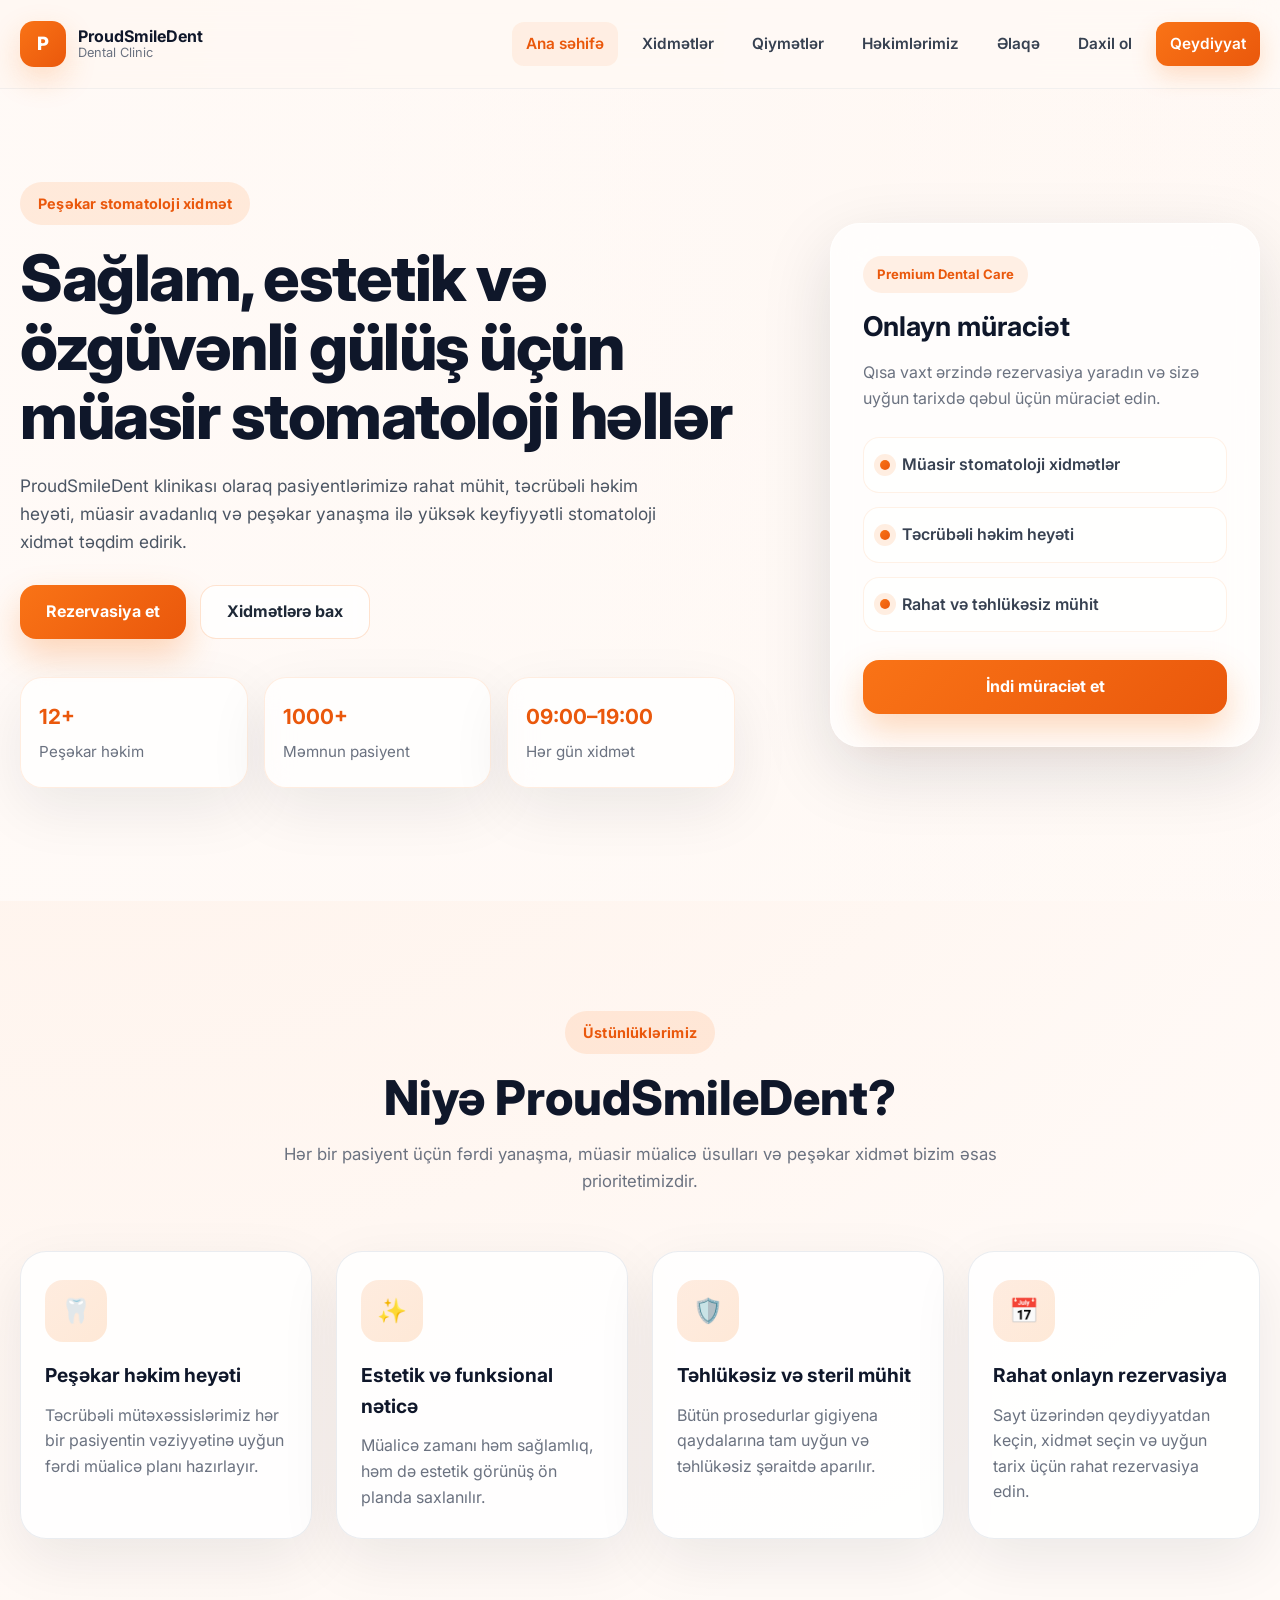
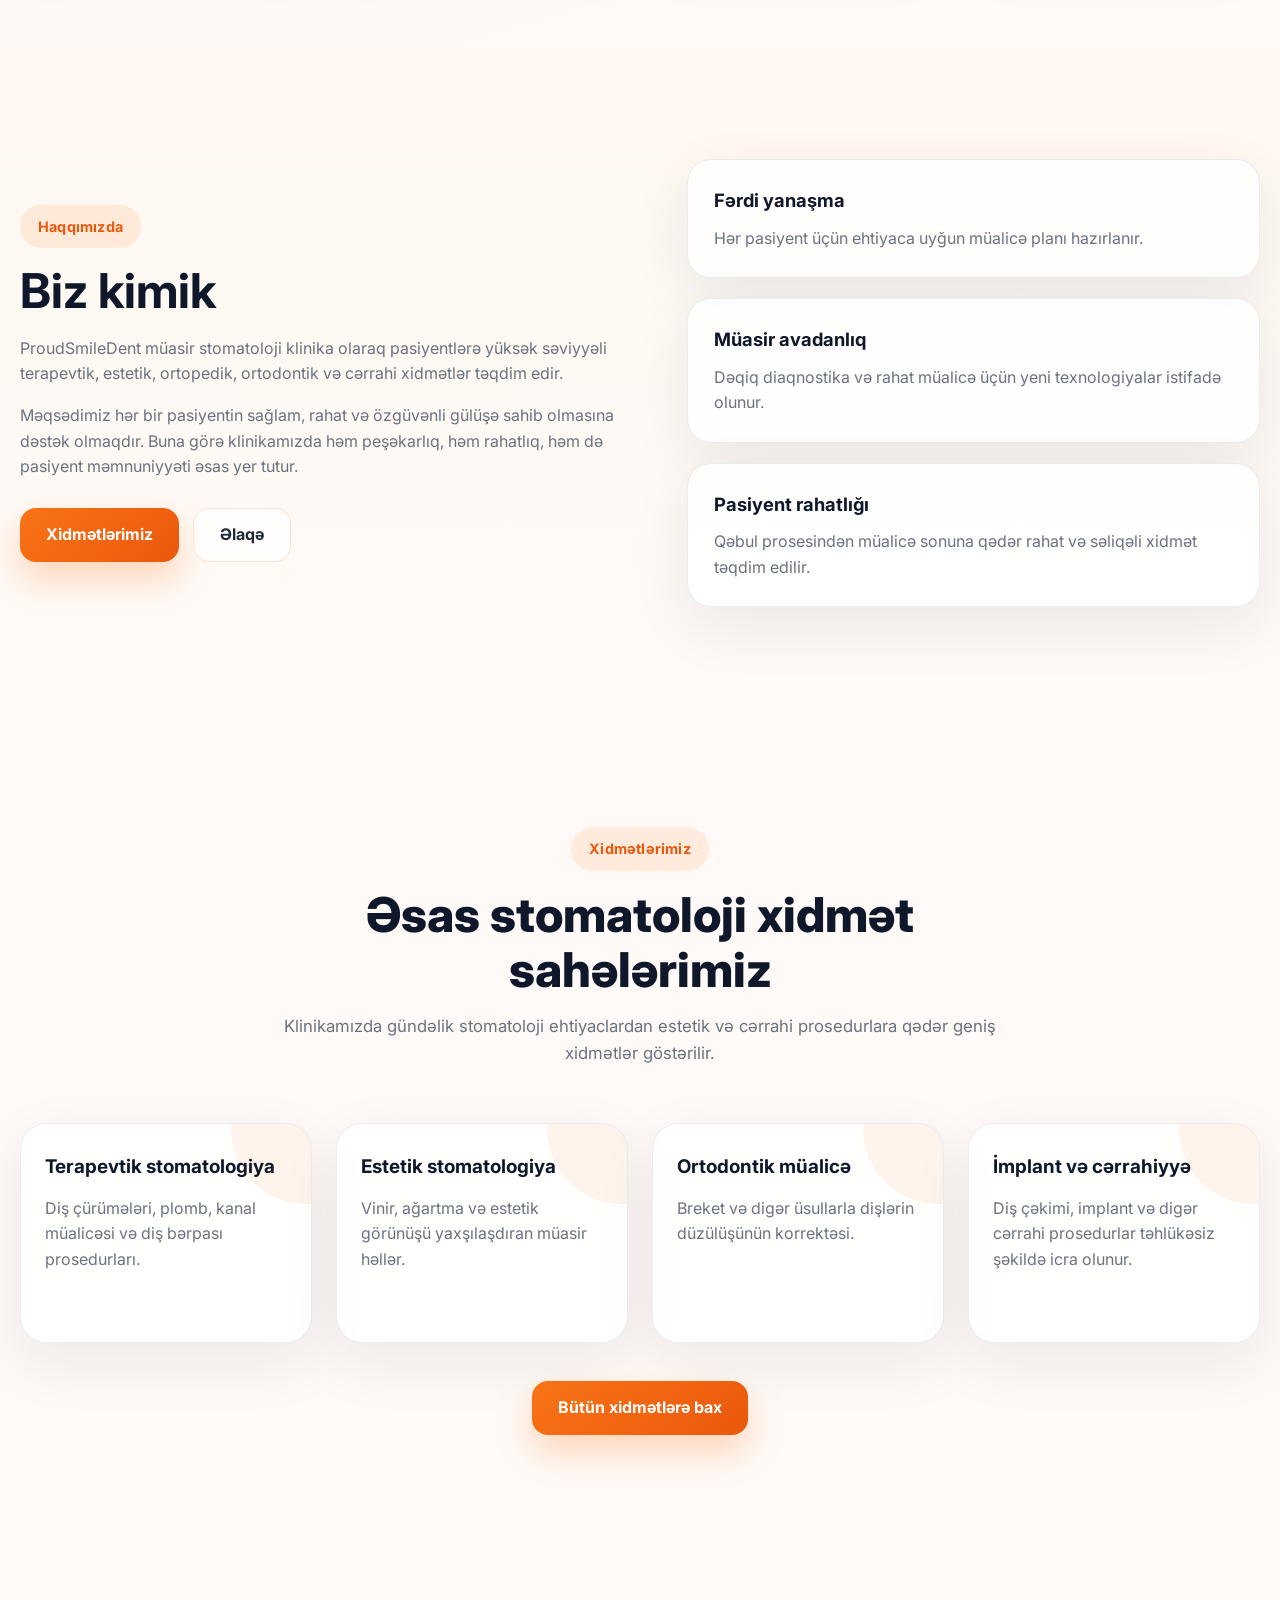
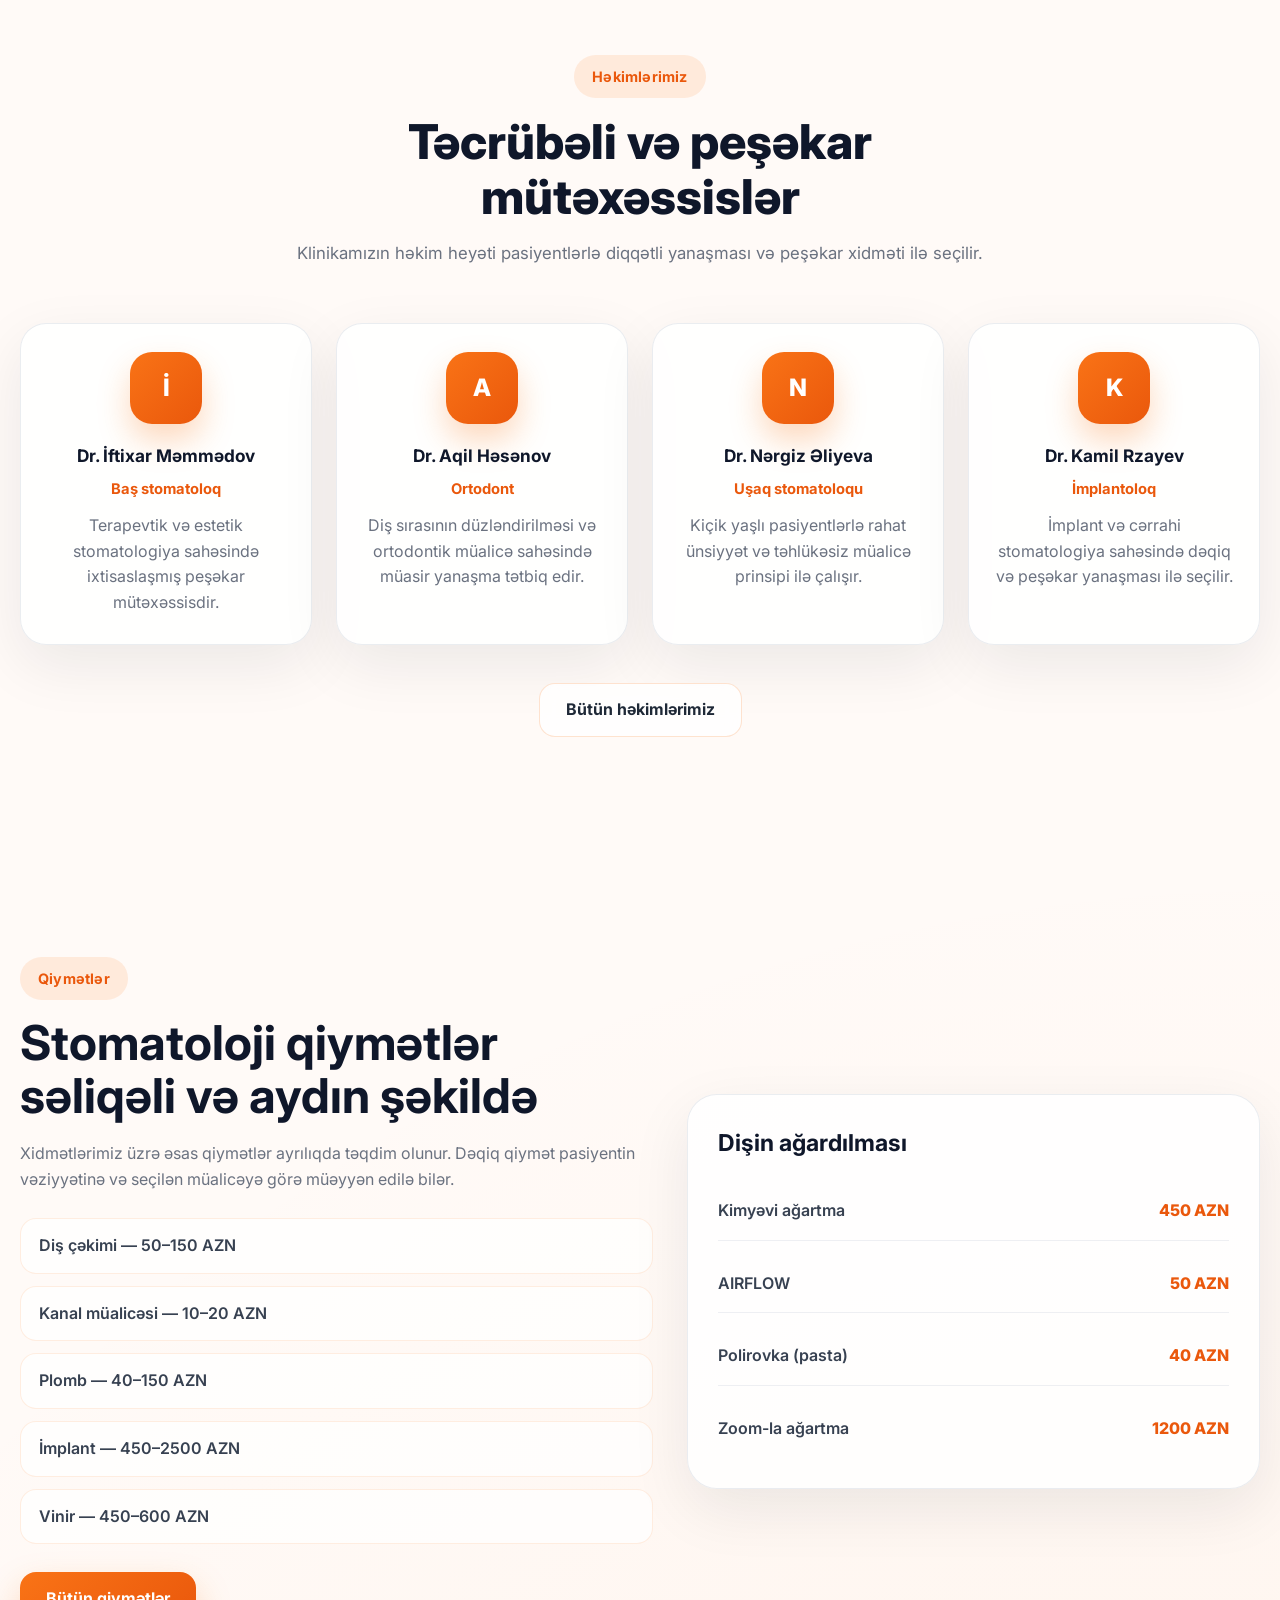
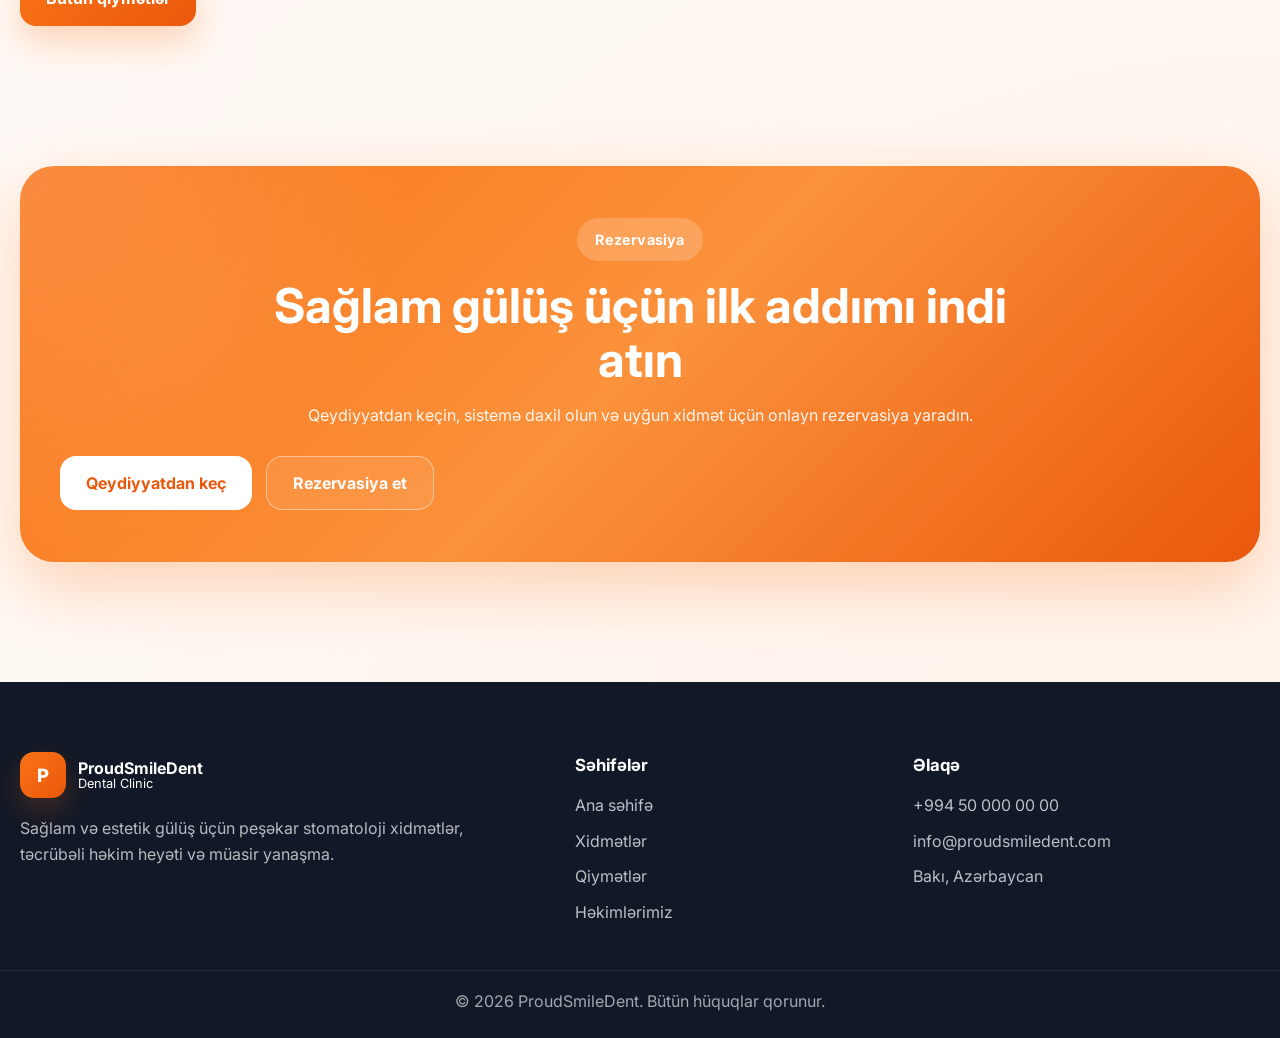
==== ProudSmileDent/wwwroot/index.html @ d18bdae6 "Add project files." ====
﻿<!DOCTYPE html>
<html lang="az">
<head>
    <meta charset="UTF-8" />
    <meta name="viewport" content="width=device-width, initial-scale=1.0" />
    <title>ProudSmileDent | Peşəkar Stomatoloji Klinika</title>
    <meta name="description" content="ProudSmileDent peşəkar stomatoloji klinikası. Həkimlərimiz, xidmətlərimiz, qiymətlər, rezervasiya və əlaqə." />
    <link rel="stylesheet" href="style.css" />
</head>
<body>
    <div class="page-loader" id="pageLoader">
        <div class="loader-ring"></div>
    </div>

    <div class="mobile-overlay" id="mobileOverlay"></div>

    <header class="site-header">
        <div class="container navbar">
            <a href="index.html" class="brand">
                <div class="brand-icon">P</div>
                <div class="brand-text">
                    <strong>ProudSmileDent</strong>
                    <span>Dental Clinic</span>
                </div>
            </a>

            <nav class="nav-menu" id="navMenu">
                <a href="index.html" class="active">Ana səhifə</a>
                <a href="services.html">Xidmətlər</a>
                <a href="prices.html">Qiymətlər</a>
                <a href="doctors.html">Həkimlərimiz</a>
                <a href="contact.html">Əlaqə</a>

                <a href="login.html" id="navLogin">Daxil ol</a>
                <a href="register.html" class="nav-register" id="navRegister">Qeydiyyat</a>

                <a href="my-reservations.html" id="navMyReservations" style="display:none;">Rezervasiyalarım</a>
                <a href="#" id="navLogout" style="display:none;">Çıxış</a>
            </nav>

            <button class="menu-toggle" id="menuToggle" aria-label="Menyunu aç">
                <span></span>
                <span></span>
                <span></span>
            </button>
        </div>
    </header>

    <main>
        <section class="hero-section">
            <div class="hero-bg"></div>
            <div class="hero-gradient"></div>

            <div class="container hero-content">
                <div class="hero-left reveal">
                    <span class="section-chip">Peşəkar stomatoloji xidmət</span>
                    <h1>Sağlam, estetik və özgüvənli gülüş üçün müasir stomatoloji həllər</h1>
                    <p>
                        ProudSmileDent klinikası olaraq pasiyentlərimizə rahat mühit, təcrübəli həkim heyəti,
                        müasir avadanlıq və peşəkar yanaşma ilə yüksək keyfiyyətli stomatoloji xidmət təqdim edirik.
                    </p>

                    <div class="hero-actions">
                        <a href="#" class="btn btn-primary" id="reserveNowBtn">Rezervasiya et</a>
                        <a href="services.html" class="btn btn-secondary">Xidmətlərə bax</a>
                    </div>

                    <div class="hero-features">
                        <div class="hero-feature-card">
                            <strong>12+</strong>
                            <span>Peşəkar həkim</span>
                        </div>
                        <div class="hero-feature-card">
                            <strong>1000+</strong>
                            <span>Məmnun pasiyent</span>
                        </div>
                        <div class="hero-feature-card">
                            <strong>09:00–19:00</strong>
                            <span>Hər gün xidmət</span>
                        </div>
                    </div>
                </div>

                <div class="hero-right reveal delay-1">
                    <div class="hero-info-card glass-card">
                        <div class="hero-card-top">
                            <span class="mini-badge">Premium Dental Care</span>
                            <h3>Onlayn müraciət</h3>
                            <p>
                                Qısa vaxt ərzində rezervasiya yaradın və sizə uyğun tarixdə qəbul üçün müraciət edin.
                            </p>
                        </div>

                        <div class="hero-card-list">
                            <div class="hero-card-item">
                                <span class="dot"></span>
                                <p>Müasir stomatoloji xidmətlər</p>
                            </div>
                            <div class="hero-card-item">
                                <span class="dot"></span>
                                <p>Təcrübəli həkim heyəti</p>
                            </div>
                            <div class="hero-card-item">
                                <span class="dot"></span>
                                <p>Rahat və təhlükəsiz mühit</p>
                            </div>
                        </div>

                        <a href="reservation.html" class="btn btn-primary full-btn">İndi müraciət et</a>
                    </div>
                </div>
            </div>
        </section>

        <section class="section info-section">
            <div class="container">
                <div class="section-heading reveal">
                    <span class="section-chip">Üstünlüklərimiz</span>
                    <h2>Niyə ProudSmileDent?</h2>
                    <p>
                        Hər bir pasiyent üçün fərdi yanaşma, müasir müalicə üsulları və peşəkar xidmət bizim əsas prioritetimizdir.
                    </p>
                </div>

                <div class="info-grid">
                    <article class="info-card reveal">
                        <div class="info-icon">🦷</div>
                        <h3>Peşəkar həkim heyəti</h3>
                        <p>
                            Təcrübəli mütəxəssislərimiz hər bir pasiyentin vəziyyətinə uyğun fərdi müalicə planı hazırlayır.
                        </p>
                    </article>

                    <article class="info-card reveal delay-1">
                        <div class="info-icon">✨</div>
                        <h3>Estetik və funksional nəticə</h3>
                        <p>
                            Müalicə zamanı həm sağlamlıq, həm də estetik görünüş ön planda saxlanılır.
                        </p>
                    </article>

                    <article class="info-card reveal delay-2">
                        <div class="info-icon">🛡️</div>
                        <h3>Təhlükəsiz və steril mühit</h3>
                        <p>
                            Bütün prosedurlar gigiyena qaydalarına tam uyğun və təhlükəsiz şəraitdə aparılır.
                        </p>
                    </article>

                    <article class="info-card reveal delay-3">
                        <div class="info-icon">📅</div>
                        <h3>Rahat onlayn rezervasiya</h3>
                        <p>
                            Sayt üzərindən qeydiyyatdan keçin, xidmət seçin və uyğun tarix üçün rahat rezervasiya edin.
                        </p>
                    </article>
                </div>
            </div>
        </section>

        <section class="section about-preview">
            <div class="container about-preview-grid">
                <div class="about-preview-content reveal">
                    <span class="section-chip">Haqqımızda</span>
                    <h2>Biz kimik</h2>
                    <p>
                        ProudSmileDent müasir stomatoloji klinika olaraq pasiyentlərə yüksək səviyyəli terapevtik,
                        estetik, ortopedik, ortodontik və cərrahi xidmətlər təqdim edir.
                    </p>
                    <p>
                        Məqsədimiz hər bir pasiyentin sağlam, rahat və özgüvənli gülüşə sahib olmasına dəstək olmaqdır.
                        Buna görə klinikamızda həm peşəkarlıq, həm rahatlıq, həm də pasiyent məmnuniyyəti əsas yer tutur.
                    </p>

                    <div class="about-preview-actions">
                        <a href="services.html" class="btn btn-primary">Xidmətlərimiz</a>
                        <a href="contact.html" class="btn btn-secondary">Əlaqə</a>
                    </div>
                </div>

                <div class="about-preview-boxes reveal delay-1">
                    <div class="mini-info-box">
                        <h3>Fərdi yanaşma</h3>
                        <p>Hər pasiyent üçün ehtiyaca uyğun müalicə planı hazırlanır.</p>
                    </div>
                    <div class="mini-info-box">
                        <h3>Müasir avadanlıq</h3>
                        <p>Dəqiq diaqnostika və rahat müalicə üçün yeni texnologiyalar istifadə olunur.</p>
                    </div>
                    <div class="mini-info-box">
                        <h3>Pasiyent rahatlığı</h3>
                        <p>Qəbul prosesindən müalicə sonuna qədər rahat və səliqəli xidmət təqdim edilir.</p>
                    </div>
                </div>
            </div>
        </section>

        <section class="section services-preview">
            <div class="container">
                <div class="section-heading reveal">
                    <span class="section-chip">Xidmətlərimiz</span>
                    <h2>Əsas stomatoloji xidmət sahələrimiz</h2>
                    <p>
                        Klinikamızda gündəlik stomatoloji ehtiyaclardan estetik və cərrahi prosedurlara qədər geniş xidmətlər göstərilir.
                    </p>
                </div>

                <div class="services-preview-grid">
                    <article class="service-preview-card reveal">
                        <h3>Terapevtik stomatologiya</h3>
                        <p>Diş çürümələri, plomb, kanal müalicəsi və diş bərpası prosedurları.</p>
                    </article>

                    <article class="service-preview-card reveal delay-1">
                        <h3>Estetik stomatologiya</h3>
                        <p>Vinir, ağartma və estetik görünüşü yaxşılaşdıran müasir həllər.</p>
                    </article>

                    <article class="service-preview-card reveal delay-2">
                        <h3>Ortodontik müalicə</h3>
                        <p>Breket və digər üsullarla dişlərin düzülüşünün korrektəsi.</p>
                    </article>

                    <article class="service-preview-card reveal delay-3">
                        <h3>İmplant və cərrahiyyə</h3>
                        <p>Diş çəkimi, implant və digər cərrahi prosedurlar təhlükəsiz şəkildə icra olunur.</p>
                    </article>
                </div>

                <div class="center-button reveal">
                    <a href="services.html" class="btn btn-primary">Bütün xidmətlərə bax</a>
                </div>
            </div>
        </section>

        <section class="section doctors-preview">
            <div class="container">
                <div class="section-heading reveal">
                    <span class="section-chip">Həkimlərimiz</span>
                    <h2>Təcrübəli və peşəkar mütəxəssislər</h2>
                    <p>
                        Klinikamızın həkim heyəti pasiyentlərlə diqqətli yanaşması və peşəkar xidməti ilə seçilir.
                    </p>
                </div>

                <div class="doctors-preview-grid">
                    <article class="doctor-preview-card reveal">
                        <div class="doctor-avatar">İ</div>
                        <h3>Dr. İftixar Məmmədov</h3>
                        <span>Baş stomatoloq</span>
                        <p>Terapevtik və estetik stomatologiya sahəsində ixtisaslaşmış peşəkar mütəxəssisdir.</p>
                    </article>

                    <article class="doctor-preview-card reveal delay-1">
                        <div class="doctor-avatar">A</div>
                        <h3>Dr. Aqil Həsənov</h3>
                        <span>Ortodont</span>
                        <p>Diş sırasının düzləndirilməsi və ortodontik müalicə sahəsində müasir yanaşma tətbiq edir.</p>
                    </article>

                    <article class="doctor-preview-card reveal delay-2">
                        <div class="doctor-avatar">N</div>
                        <h3>Dr. Nərgiz Əliyeva</h3>
                        <span>Uşaq stomatoloqu</span>
                        <p>Kiçik yaşlı pasiyentlərlə rahat ünsiyyət və təhlükəsiz müalicə prinsipi ilə çalışır.</p>
                    </article>

                    <article class="doctor-preview-card reveal delay-3">
                        <div class="doctor-avatar">K</div>
                        <h3>Dr. Kamil Rzayev</h3>
                        <span>İmplantoloq</span>
                        <p>İmplant və cərrahi stomatologiya sahəsində dəqiq və peşəkar yanaşması ilə seçilir.</p>
                    </article>
                </div>

                <div class="center-button reveal">
                    <a href="doctors.html" class="btn btn-secondary">Bütün həkimlərimiz</a>
                </div>
            </div>
        </section>

        <section class="section prices-preview">
            <div class="container prices-preview-grid">
                <div class="prices-preview-content reveal">
                    <span class="section-chip">Qiymətlər</span>
                    <h2>Stomatoloji qiymətlər səliqəli və aydın şəkildə</h2>
                    <p>
                        Xidmətlərimiz üzrə əsas qiymətlər ayrılıqda təqdim olunur. Dəqiq qiymət pasiyentin vəziyyətinə və seçilən müalicəyə görə müəyyən edilə bilər.
                    </p>

                    <ul class="price-highlights">
                        <li>Diş çəkimi — 50–150 AZN</li>
                        <li>Kanal müalicəsi — 10–20 AZN</li>
                        <li>Plomb — 40–150 AZN</li>
                        <li>İmplant — 450–2500 AZN</li>
                        <li>Vinir — 450–600 AZN</li>
                    </ul>

                    <a href="prices.html" class="btn btn-primary">Bütün qiymətlər</a>
                </div>

                <div class="prices-preview-card reveal delay-1">
                    <h3>Dişin ağardılması</h3>
                    <div class="mini-price-list">
                        <div class="mini-price-row">
                            <span>Kimyəvi ağartma</span>
                            <strong>450 AZN</strong>
                        </div>
                        <div class="mini-price-row">
                            <span>AIRFLOW</span>
                            <strong>50 AZN</strong>
                        </div>
                        <div class="mini-price-row">
                            <span>Polirovka (pasta)</span>
                            <strong>40 AZN</strong>
                        </div>
                        <div class="mini-price-row">
                            <span>Zoom-la ağartma</span>
                            <strong>1200 AZN</strong>
                        </div>
                    </div>
                </div>
            </div>
        </section>

        <section class="section cta-section">
            <div class="container">
                <div class="cta-box reveal">
                    <span class="section-chip chip-light">Rezervasiya</span>
                    <h2>Sağlam gülüş üçün ilk addımı indi atın</h2>
                    <p>
                        Qeydiyyatdan keçin, sistemə daxil olun və uyğun xidmət üçün onlayn rezervasiya yaradın.
                    </p>
                    <div class="cta-actions">
                        <a href="register.html" class="btn btn-light">Qeydiyyatdan keç</a>
                        <a href="reservation.html" class="btn btn-outline-light">Rezervasiya et</a>
                    </div>
                </div>
            </div>
        </section>
    </main>

    <footer class="site-footer">
        <div class="container footer-grid">
            <div class="footer-brand">
                <div class="brand footer-brand-box">
                    <div class="brand-icon">P</div>
                    <div class="brand-text">
                        <strong>ProudSmileDent</strong>
                        <span>Dental Clinic</span>
                    </div>
                </div>
                <p>
                    Sağlam və estetik gülüş üçün peşəkar stomatoloji xidmətlər, təcrübəli həkim heyəti və müasir yanaşma.
                </p>
            </div>

            <div class="footer-column">
                <h4>Səhifələr</h4>
                <a href="index.html">Ana səhifə</a>
                <a href="services.html">Xidmətlər</a>
                <a href="prices.html">Qiymətlər</a>
                <a href="doctors.html">Həkimlərimiz</a>
            </div>

            <div class="footer-column">
                <h4>Əlaqə</h4>
                <p>+994 50 000 00 00</p>
                <p>info@proudsmiledent.com</p>
                <p>Bakı, Azərbaycan</p>
            </div>
        </div>

        <div class="footer-bottom">
            <p>© 2026 ProudSmileDent. Bütün hüquqlar qorunur.</p>
        </div>
    </footer>

    <script>
        const menuToggle = document.getElementById("menuToggle");
        const navMenu = document.getElementById("navMenu");
        const mobileOverlay = document.getElementById("mobileOverlay");
        const pageLoader = document.getElementById("pageLoader");

        const navLogin = document.getElementById("navLogin");
        const navRegister = document.getElementById("navRegister");
        const navMyReservations = document.getElementById("navMyReservations");
        const navLogout = document.getElementById("navLogout");

        if (menuToggle) {
            menuToggle.addEventListener("click", () => {
                navMenu.classList.toggle("active");
                menuToggle.classList.toggle("active");
                mobileOverlay.classList.toggle("active");
            });
        }

        if (mobileOverlay) {
            mobileOverlay.addEventListener("click", () => {
                navMenu.classList.remove("active");
                menuToggle.classList.remove("active");
                mobileOverlay.classList.remove("active");
            });
        }

        window.addEventListener("load", () => {
            if (pageLoader) {
                pageLoader.classList.add("hide");
            }
        });
        function showToast(message, type = "info") {
            const toastBox = document.getElementById("toastBox");

            const toast = document.createElement("div");
            toast.className = `toast-message ${type}`;
            toast.textContent = message;

            toastBox.appendChild(toast);

            setTimeout(() => {
                toast.classList.add("show");
            }, 10);

            setTimeout(() => {
                toast.classList.remove("show");
                setTimeout(() => {
                    toast.remove();
                }, 300);
            }, 2500);
        }
        const revealElements = document.querySelectorAll(".reveal");

        function revealOnScroll() {
            const triggerBottom = window.innerHeight * 0.88;

            revealElements.forEach((el) => {
                const rectTop = el.getBoundingClientRect().top;
                if (rectTop < triggerBottom) {
                    el.classList.add("show");
                }
            });
        }

        window.addEventListener("scroll", revealOnScroll);
        window.addEventListener("load", revealOnScroll);

        const currentUser = JSON.parse(localStorage.getItem("user") || "null");

        if (currentUser) {
            navLogin.style.display = "none";
            navRegister.style.display = "none";
            navMyReservations.style.display = "inline-flex";
            navLogout.style.display = "inline-flex";
        } else {
            navLogin.style.display = "inline-flex";
            navRegister.style.display = "inline-flex";
            navMyReservations.style.display = "none";
            navLogout.style.display = "none";
        }

        navLogout.addEventListener("click", function (e) {
            e.preventDefault();
            localStorage.removeItem("user");
            window.location.href = "login.html";
        });
        const reserveNowBtn = document.getElementById("reserveNowBtn");

        if (reserveNowBtn) {
            reserveNowBtn.addEventListener("click", function (e) {
                e.preventDefault();

                const currentUser = JSON.parse(localStorage.getItem("user") || "null");

                if (currentUser) {
                    window.location.href = "reservation.html";
                } else {
                    showToast("Rezervasiya üçün əvvəlcə daxil olun.", "info");

                    setTimeout(() => {
                        window.location.href = "login.html";
                    }, 900);
                }
            });
        }
    </script>
    <div id="toastBox" class="toast-box"></div>
</body>
</html>
---- ProudSmileDent/wwwroot/style.css ----
﻿@import url('https://fonts.googleapis.com/css2?family=Inter:wght@400;500;600;700;800&display=swap');

:root {
    --primary: #f97316;
    --primary-dark: #ea580c;
    --primary-soft: #fff7ed;
    --text: #1f2937;
    --muted: #6b7280;
    --white: #ffffff;
    --border: rgba(148, 163, 184, 0.2);
    --shadow: 0 20px 60px rgba(15, 23, 42, 0.08);
    --shadow-hover: 0 25px 80px rgba(249, 115, 22, 0.18);
    --radius: 24px;
    --radius-md: 18px;
    --radius-sm: 14px;
    --container: 1240px;
    --header-height: 88px;
    --transition: all 0.35s ease;
    --dark: #0f172a;
}

* {
    margin: 0;
    padding: 0;
    box-sizing: border-box;
}

html {
    scroll-behavior: smooth;
}

body {
    font-family: 'Inter', sans-serif;
    color: var(--text);
    background: radial-gradient(circle at top left, rgba(249, 115, 22, 0.08), transparent 30%), radial-gradient(circle at bottom right, rgba(251, 146, 60, 0.08), transparent 30%), #fffaf7;
    line-height: 1.6;
    overflow-x: hidden;
}

img {
    max-width: 100%;
    display: block;
}

a {
    text-decoration: none;
    color: inherit;
}

button,
input,
textarea,
select {
    font: inherit;
    outline: none;
}

button {
    border: none;
    background: none;
    cursor: pointer;
}

.container {
    width: min(100% - 32px, var(--container));
    margin: 0 auto;
}

.section {
    padding: 110px 0;
}

.section-heading {
    max-width: 760px;
    margin: 0 auto 56px;
    text-align: center;
}

    .section-heading h2 {
        font-size: clamp(2rem, 4vw, 3rem);
        line-height: 1.15;
        margin: 16px 0 16px;
        font-weight: 800;
        color: var(--dark);
    }

    .section-heading p {
        color: var(--muted);
        font-size: 1.05rem;
    }

.section-chip {
    display: inline-flex;
    align-items: center;
    justify-content: center;
    padding: 10px 18px;
    border-radius: 999px;
    background: rgba(249, 115, 22, 0.12);
    color: var(--primary-dark);
    font-size: 0.9rem;
    font-weight: 700;
    letter-spacing: 0.2px;
}

.chip-light {
    background: rgba(255, 255, 255, 0.18);
    color: var(--white);
}

.btn {
    display: inline-flex;
    align-items: center;
    justify-content: center;
    gap: 10px;
    min-height: 54px;
    padding: 0 26px;
    border-radius: 16px;
    font-weight: 700;
    transition: var(--transition);
    position: relative;
    overflow: hidden;
}

    .btn:hover {
        transform: translateY(-3px);
    }

.btn-primary {
    background: linear-gradient(135deg, var(--primary), var(--primary-dark));
    color: var(--white);
    box-shadow: 0 16px 35px rgba(249, 115, 22, 0.28);
}

    .btn-primary:hover {
        box-shadow: 0 20px 45px rgba(249, 115, 22, 0.38);
    }

.btn-secondary {
    border: 1px solid rgba(249, 115, 22, 0.2);
    background: rgba(255, 255, 255, 0.8);
    color: var(--text);
    backdrop-filter: blur(10px);
}

    .btn-secondary:hover {
        border-color: rgba(249, 115, 22, 0.45);
        background: var(--white);
    }

.btn-light {
    background: var(--white);
    color: var(--primary-dark);
}

.btn-outline-light {
    border: 1px solid rgba(255, 255, 255, 0.45);
    color: var(--white);
    background: rgba(255, 255, 255, 0.08);
    backdrop-filter: blur(12px);
}

.full-btn {
    width: 100%;
}

.page-loader {
    position: fixed;
    inset: 0;
    background: linear-gradient(180deg, #fffaf7, #fff3eb);
    display: flex;
    align-items: center;
    justify-content: center;
    z-index: 2000;
    transition: opacity 0.45s ease, visibility 0.45s ease;
}

    .page-loader.hide {
        opacity: 0;
        visibility: hidden;
    }

.loader-ring {
    width: 64px;
    height: 64px;
    border-radius: 50%;
    border: 4px solid rgba(249, 115, 22, 0.18);
    border-top-color: var(--primary);
    animation: spin 0.9s linear infinite;
}

@keyframes spin {
    to {
        transform: rotate(360deg);
    }
}

.mobile-overlay {
    position: fixed;
    inset: 0;
    background: rgba(15, 23, 42, 0.45);
    opacity: 0;
    visibility: hidden;
    transition: var(--transition);
    z-index: 90;
}

    .mobile-overlay.active {
        opacity: 1;
        visibility: visible;
    }

.site-header {
    position: sticky;
    top: 0;
    z-index: 100;
    backdrop-filter: blur(18px);
    background: rgba(255, 250, 247, 0.8);
    border-bottom: 1px solid rgba(148, 163, 184, 0.12);
}

.navbar {
    min-height: var(--header-height);
    display: flex;
    align-items: center;
    justify-content: space-between;
    gap: 16px;
}

.brand {
    display: flex;
    align-items: center;
    gap: 12px;
    min-width: fit-content;
}

.brand-icon {
    width: 46px;
    height: 46px;
    border-radius: 14px;
    display: grid;
    place-items: center;
    background: linear-gradient(135deg, var(--primary), var(--primary-dark));
    color: var(--white);
    font-weight: 800;
    font-size: 1.15rem;
    box-shadow: 0 12px 30px rgba(249, 115, 22, 0.22);
}

.brand-text {
    display: flex;
    flex-direction: column;
    line-height: 1.1;
}

    .brand-text strong {
        font-size: 1rem;
        color: var(--dark);
    }

    .brand-text span {
        font-size: 0.8rem;
        color: var(--muted);
    }

.nav-menu {
    display: flex;
    align-items: center;
    gap: 10px;
}

    .nav-menu a {
        padding: 10px 14px;
        border-radius: 12px;
        color: #374151;
        font-size: 0.96rem;
        font-weight: 600;
        transition: var(--transition);
    }

        .nav-menu a:hover,
        .nav-menu a.active {
            color: var(--primary-dark);
            background: rgba(249, 115, 22, 0.08);
        }

.nav-register {
    background: linear-gradient(135deg, var(--primary), var(--primary-dark));
    color: var(--white) !important;
    box-shadow: 0 10px 24px rgba(249, 115, 22, 0.22);
}

    .nav-register:hover {
        transform: translateY(-2px);
        background: linear-gradient(135deg, #fb8c3a, var(--primary-dark));
    }

.menu-toggle {
    width: 48px;
    height: 48px;
    border-radius: 14px;
    display: none;
    align-items: center;
    justify-content: center;
    gap: 5px;
    flex-direction: column;
    background: rgba(249, 115, 22, 0.08);
}

    .menu-toggle span {
        width: 22px;
        height: 2.5px;
        background: var(--dark);
        border-radius: 999px;
        transition: var(--transition);
    }

    .menu-toggle.active span:nth-child(1) {
        transform: translateY(7px) rotate(45deg);
    }

    .menu-toggle.active span:nth-child(2) {
        opacity: 0;
    }

    .menu-toggle.active span:nth-child(3) {
        transform: translateY(-7px) rotate(-45deg);
    }

.hero-section {
    position: relative;
    min-height: calc(100vh - var(--header-height));
    display: flex;
    align-items: center;
    overflow: hidden;
    padding: 60px 0 80px;
}

.hero-bg {
    position: absolute;
    inset: 0;
    background: linear-gradient(rgba(255, 250, 247, 0.2), rgba(255, 250, 247, 0.3)), url('https://images.unsplash.com/photo-1606811841689-23dfddce3e95?auto=format&fit=crop&w=1600&q=80') center/cover no-repeat;
    transform: scale(1.04);
}

.hero-gradient {
    position: absolute;
    inset: 0;
    background: linear-gradient(90deg, rgba(255, 250, 247, 0.96) 0%, rgba(255, 250, 247, 0.82) 44%, rgba(255, 250, 247, 0.35) 100%);
}

.hero-content {
    position: relative;
    z-index: 2;
    display: grid;
    grid-template-columns: 1.2fr 0.8fr;
    align-items: center;
    gap: 48px;
}

.hero-left h1 {
    font-size: clamp(2.5rem, 5vw, 4.6rem);
    line-height: 1.08;
    letter-spacing: -1.5px;
    color: var(--dark);
    font-weight: 800;
    margin: 18px 0 22px;
    max-width: 760px;
}

.hero-left p {
    max-width: 650px;
    font-size: 1.08rem;
    color: #4b5563;
}

.hero-actions {
    margin-top: 30px;
    display: flex;
    flex-wrap: wrap;
    gap: 14px;
}

.hero-features {
    margin-top: 38px;
    display: grid;
    grid-template-columns: repeat(3, minmax(0, 1fr));
    gap: 16px;
    max-width: 760px;
}

.hero-feature-card {
    background: rgba(255, 255, 255, 0.75);
    border: 1px solid rgba(249, 115, 22, 0.12);
    box-shadow: var(--shadow);
    border-radius: 22px;
    padding: 22px 18px;
    backdrop-filter: blur(14px);
    transition: var(--transition);
}

    .hero-feature-card:hover {
        transform: translateY(-5px);
        box-shadow: var(--shadow-hover);
    }

    .hero-feature-card strong {
        display: block;
        font-size: 1.3rem;
        color: var(--primary-dark);
        margin-bottom: 6px;
    }

    .hero-feature-card span {
        color: var(--muted);
        font-size: 0.95rem;
    }

.glass-card {
    background: rgba(255, 255, 255, 0.68);
    border: 1px solid rgba(255, 255, 255, 0.7);
    box-shadow: 0 24px 70px rgba(15, 23, 42, 0.13);
    backdrop-filter: blur(20px);
}

.hero-info-card {
    border-radius: 30px;
    padding: 32px;
    max-width: 430px;
    margin-left: auto;
}

.hero-card-top h3 {
    font-size: 1.7rem;
    color: var(--dark);
    margin: 12px 0 12px;
}

.hero-card-top p {
    color: var(--muted);
}

.mini-badge {
    display: inline-flex;
    padding: 8px 14px;
    border-radius: 999px;
    background: rgba(249, 115, 22, 0.1);
    color: var(--primary-dark);
    font-size: 0.82rem;
    font-weight: 700;
}

.hero-card-list {
    margin: 26px 0 28px;
    display: grid;
    gap: 14px;
}

.hero-card-item {
    display: flex;
    align-items: center;
    gap: 12px;
    padding: 14px 16px;
    border-radius: 16px;
    background: rgba(255, 255, 255, 0.65);
    border: 1px solid rgba(249, 115, 22, 0.1);
}

    .hero-card-item p {
        color: #374151;
        font-weight: 600;
    }

.dot {
    width: 10px;
    height: 10px;
    min-width: 10px;
    border-radius: 50%;
    background: linear-gradient(135deg, var(--primary), var(--primary-dark));
    box-shadow: 0 0 0 6px rgba(249, 115, 22, 0.12);
}

.info-section {
    position: relative;
}

.info-grid,
.services-preview-grid,
.doctors-preview-grid {
    display: grid;
    grid-template-columns: repeat(4, minmax(0, 1fr));
    gap: 24px;
}

.info-card,
.service-preview-card,
.doctor-preview-card,
.mini-info-box,
.prices-preview-card,
.branch-card,
.contact-form,
.contact-item,
.form-card,
.price-card,
.doctor-detail-card,
.service-detail-card {
    background: rgba(255, 255, 255, 0.84);
    border: 1px solid var(--border);
    box-shadow: var(--shadow);
    transition: var(--transition);
}

    .info-card:hover,
    .service-preview-card:hover,
    .doctor-preview-card:hover,
    .mini-info-box:hover,
    .prices-preview-card:hover,
    .branch-card:hover,
    .contact-item:hover,
    .price-card:hover,
    .doctor-detail-card:hover,
    .service-detail-card:hover {
        transform: translateY(-8px);
        box-shadow: var(--shadow-hover);
        border-color: rgba(249, 115, 22, 0.24);
    }

.info-card {
    padding: 28px 24px;
    border-radius: 26px;
}

.info-icon {
    width: 62px;
    height: 62px;
    display: grid;
    place-items: center;
    border-radius: 18px;
    font-size: 1.5rem;
    margin-bottom: 18px;
    background: linear-gradient(135deg, rgba(249, 115, 22, 0.13), rgba(251, 146, 60, 0.2));
}

.info-card h3 {
    font-size: 1.2rem;
    margin-bottom: 12px;
    color: var(--dark);
}

.info-card p {
    color: var(--muted);
}

.about-preview {
    background: linear-gradient(180deg, rgba(255, 247, 237, 0.6), rgba(255, 250, 247, 0.2));
}

.about-preview-grid,
.prices-preview-grid,
.contact-grid {
    display: grid;
    grid-template-columns: 1.05fr 0.95fr;
    gap: 34px;
    align-items: center;
}

.about-preview-content h2,
.prices-preview-content h2,
.contact-info h2 {
    font-size: clamp(2rem, 4vw, 3rem);
    line-height: 1.12;
    margin: 16px 0 18px;
    color: var(--dark);
}

.about-preview-content p,
.prices-preview-content p,
.contact-info p {
    color: var(--muted);
    margin-bottom: 16px;
    max-width: 650px;
}

.about-preview-actions,
.cta-actions {
    display: flex;
    flex-wrap: wrap;
    gap: 14px;
    margin-top: 28px;
}

.about-preview-boxes {
    display: grid;
    gap: 20px;
}

.mini-info-box {
    padding: 26px;
    border-radius: 24px;
}

    .mini-info-box h3 {
        font-size: 1.15rem;
        color: var(--dark);
        margin-bottom: 10px;
    }

    .mini-info-box p {
        color: var(--muted);
    }

.service-preview-card {
    padding: 28px 24px;
    border-radius: 26px;
    min-height: 220px;
    position: relative;
    overflow: hidden;
}

    .service-preview-card::before {
        content: "";
        position: absolute;
        top: -70px;
        right: -70px;
        width: 150px;
        height: 150px;
        border-radius: 50%;
        background: rgba(249, 115, 22, 0.08);
        transition: var(--transition);
    }

    .service-preview-card:hover::before {
        transform: scale(1.18);
    }

    .service-preview-card h3 {
        font-size: 1.18rem;
        margin-bottom: 14px;
        color: var(--dark);
        position: relative;
        z-index: 1;
    }

    .service-preview-card p {
        color: var(--muted);
        position: relative;
        z-index: 1;
    }

.center-button {
    text-align: center;
    margin-top: 38px;
}

.doctor-preview-card {
    padding: 28px 24px;
    border-radius: 26px;
    text-align: center;
}

.doctor-avatar {
    width: 72px;
    height: 72px;
    margin: 0 auto 18px;
    border-radius: 22px;
    display: grid;
    place-items: center;
    background: linear-gradient(135deg, var(--primary), var(--primary-dark));
    color: var(--white);
    font-size: 1.5rem;
    font-weight: 800;
    box-shadow: 0 16px 32px rgba(249, 115, 22, 0.28);
}

.doctor-preview-card h3 {
    font-size: 1.08rem;
    color: var(--dark);
    margin-bottom: 6px;
}

.doctor-preview-card span {
    display: inline-block;
    color: var(--primary-dark);
    font-weight: 700;
    font-size: 0.92rem;
    margin-bottom: 12px;
}

.doctor-preview-card p {
    color: var(--muted);
}

.price-highlights {
    list-style: none;
    display: grid;
    gap: 12px;
    margin: 26px 0 28px;
}

    .price-highlights li {
        padding: 14px 18px;
        border-radius: 16px;
        background: rgba(255, 255, 255, 0.72);
        border: 1px solid rgba(249, 115, 22, 0.12);
        color: #374151;
        font-weight: 600;
    }

.prices-preview-card {
    border-radius: 30px;
    padding: 30px;
}

    .prices-preview-card h3 {
        font-size: 1.45rem;
        color: var(--dark);
        margin-bottom: 20px;
    }

.mini-price-list {
    display: grid;
    gap: 14px;
}

.mini-price-row,
.price-row {
    display: flex;
    align-items: center;
    justify-content: space-between;
    gap: 20px;
    padding: 16px 0;
    border-bottom: 1px solid rgba(148, 163, 184, 0.16);
}

    .mini-price-row:last-child,
    .price-row:last-child {
        border-bottom: none;
    }

    .mini-price-row span,
    .price-row span {
        color: #374151;
        font-weight: 600;
    }

    .mini-price-row strong,
    .price-row strong {
        color: var(--primary-dark);
        font-weight: 800;
        text-align: right;
    }

.cta-section {
    padding-top: 30px;
    padding-bottom: 120px;
}

.cta-box {
    position: relative;
    overflow: hidden;
    border-radius: 34px;
    padding: 52px 40px;
    text-align: center;
    color: var(--white);
    background: radial-gradient(circle at top left, rgba(255,255,255,0.18), transparent 30%), linear-gradient(135deg, var(--primary), #fb923c, var(--primary-dark));
    box-shadow: 0 24px 65px rgba(249, 115, 22, 0.28);
}

    .cta-box h2 {
        font-size: clamp(2rem, 4vw, 3rem);
        line-height: 1.12;
        margin: 18px auto 16px;
        max-width: 760px;
    }

    .cta-box p {
        max-width: 700px;
        margin: 0 auto;
        color: rgba(255, 255, 255, 0.92);
    }

.site-footer {
    background: #111827;
    color: rgba(255, 255, 255, 0.86);
    padding-top: 70px;
}

.footer-grid {
    display: grid;
    grid-template-columns: 1.2fr 0.7fr 0.8fr;
    gap: 34px;
    padding-bottom: 34px;
}

.footer-brand p {
    margin-top: 18px;
    color: rgba(255, 255, 255, 0.7);
    max-width: 460px;
}

.footer-brand-box .brand-text strong,
.footer-brand-box .brand-text span {
    color: var(--white);
}

.footer-column h4 {
    margin-bottom: 14px;
    color: var(--white);
    font-size: 1.05rem;
}

.footer-column a,
.footer-column p {
    display: block;
    margin-bottom: 10px;
    color: rgba(255, 255, 255, 0.72);
}

    .footer-column a:hover {
        color: #fdba74;
    }

.footer-bottom {
    border-top: 1px solid rgba(255, 255, 255, 0.08);
    text-align: center;
    padding: 18px 12px 24px;
    color: rgba(255, 255, 255, 0.62);
}

/* Shared pages */
.page-hero {
    padding: 90px 0 40px;
    text-align: center;
}

    .page-hero h1 {
        font-size: clamp(2.2rem, 4vw, 3.6rem);
        line-height: 1.12;
        color: var(--dark);
        margin: 18px auto 16px;
        max-width: 840px;
    }

    .page-hero p {
        max-width: 760px;
        margin: 0 auto;
        color: var(--muted);
        font-size: 1.03rem;
    }

.page-grid-3 {
    display: grid;
    grid-template-columns: repeat(3, minmax(0, 1fr));
    gap: 24px;
}

.page-grid-2 {
    display: grid;
    grid-template-columns: repeat(2, minmax(0, 1fr));
    gap: 24px;
}

.service-detail-card,
.price-card,
.doctor-detail-card,
.form-card {
    border-radius: 28px;
    padding: 30px 26px;
}

    .service-detail-card h3,
    .price-card h3,
    .doctor-detail-card h3,
    .form-card h2 {
        color: var(--dark);
        margin-bottom: 14px;
        font-size: 1.3rem;
    }

    .service-detail-card p,
    .price-card p,
    .doctor-detail-card p {
        color: var(--muted);
    }

.service-bullet-list,
.doctor-list,
.contact-list {
    list-style: none;
    display: grid;
    gap: 14px;
    margin-top: 18px;
}

    .service-bullet-list li,
    .doctor-list li {
        padding: 14px 16px;
        border-radius: 16px;
        background: rgba(249, 115, 22, 0.06);
        color: #374151;
        border: 1px solid rgba(249, 115, 22, 0.08);
    }

.prices-wrapper {
    display: grid;
    grid-template-columns: repeat(2, minmax(0, 1fr));
    gap: 26px;
}

.price-box {
    background: rgba(255, 255, 255, 0.88);
    border: 1px solid var(--border);
    border-radius: 30px;
    box-shadow: var(--shadow);
    padding: 28px 28px 18px;
    transition: var(--transition);
}

    .price-box:hover {
        transform: translateY(-8px);
        box-shadow: var(--shadow-hover);
    }

.price-box-header {
    margin-bottom: 16px;
}

    .price-box-header h3 {
        font-size: 1.4rem;
        color: var(--dark);
    }

.price-list {
    display: grid;
}

.contact-grid {
    align-items: stretch;
}

.contact-list {
    margin-top: 26px;
}

.contact-item {
    padding: 20px 22px;
    border-radius: 22px;
}

    .contact-item h4 {
        font-size: 1rem;
        color: var(--dark);
        margin-bottom: 6px;
    }

    .contact-item p {
        color: var(--muted);
        margin: 0;
    }

.contact-form,
.form-card {
    padding: 30px;
    border-radius: 28px;
}

    .contact-form h3 {
        font-size: 1.45rem;
        color: var(--dark);
        margin-bottom: 18px;
    }

    .contact-form input,
    .contact-form textarea,
    .form-card input,
    .form-card textarea,
    .form-card select {
        width: 100%;
        border: 1px solid rgba(148, 163, 184, 0.24);
        background: rgba(255, 255, 255, 0.94);
        border-radius: 16px;
        padding: 16px 16px;
        color: var(--text);
        transition: var(--transition);
    }

    .contact-form input,
    .contact-form textarea {
        margin-bottom: 14px;
    }

    .form-card form {
        display: grid;
        gap: 14px;
    }

    .contact-form input:focus,
    .contact-form textarea:focus,
    .form-card input:focus,
    .form-card textarea:focus,
    .form-card select:focus {
        border-color: rgba(249, 115, 22, 0.45);
        box-shadow: 0 0 0 4px rgba(249, 115, 22, 0.1);
    }

.form-subtext {
    color: var(--muted);
    margin-bottom: 20px;
}

.form-footer-link {
    margin-top: 16px;
    color: var(--muted);
    text-align: center;
}

    .form-footer-link a {
        color: var(--primary-dark);
        font-weight: 700;
    }

.doctor-detail-card {
    text-align: center;
}

    .doctor-detail-card .doctor-avatar {
        margin-bottom: 16px;
    }

.reveal {
    opacity: 0;
    transform: translateY(36px);
    transition: opacity 0.8s ease, transform 0.8s ease;
}

    .reveal.show {
        opacity: 1;
        transform: translateY(0);
    }

.delay-1 {
    transition-delay: 0.08s;
}

.delay-2 {
    transition-delay: 0.16s;
}

.delay-3 {
    transition-delay: 0.24s;
}
.toast-box {
    position: fixed;
    top: 24px;
    right: 24px;
    z-index: 9999;
    display: flex;
    flex-direction: column;
    gap: 12px;
}

.toast-message {
    min-width: 260px;
    max-width: 360px;
    padding: 14px 18px;
    border-radius: 14px;
    color: #fff;
    font-weight: 600;
    box-shadow: 0 12px 30px rgba(0, 0, 0, 0.15);
    transform: translateY(-12px);
    opacity: 0;
    transition: all 0.3s ease;
}

    .toast-message.show {
        transform: translateY(0);
        opacity: 1;
    }

    .toast-message.error {
        background: linear-gradient(135deg, #ef4444, #dc2626);
    }

    .toast-message.success {
        background: linear-gradient(135deg, #22c55e, #16a34a);
    }

    .toast-message.info {
        background: linear-gradient(135deg, #f97316, #ea580c);
    }
.confirm-modal {
    position: fixed;
    inset: 0;
    background: rgba(15, 23, 42, 0.45);
    display: flex;
    align-items: center;
    justify-content: center;
    padding: 20px;
    opacity: 0;
    visibility: hidden;
    transition: all 0.25s ease;
    z-index: 9998;
}

    .confirm-modal.show {
        opacity: 1;
        visibility: visible;
    }

.confirm-modal-content {
    width: 100%;
    max-width: 420px;
    background: #ffffff;
    border-radius: 24px;
    padding: 28px 24px;
    box-shadow: 0 24px 60px rgba(15, 23, 42, 0.18);
    transform: translateY(10px) scale(0.98);
    transition: all 0.25s ease;
}

.confirm-modal.show .confirm-modal-content {
    transform: translateY(0) scale(1);
}

.confirm-modal-content h3 {
    font-size: 1.35rem;
    color: #111827;
    margin-bottom: 10px;
}

.confirm-modal-content p {
    color: #6b7280;
    margin-bottom: 20px;
}

.confirm-modal-actions {
    display: flex;
    gap: 12px;
    justify-content: flex-end;
    flex-wrap: wrap;
}
@media (max-width: 1200px) {
    .hero-content,
    .about-preview-grid,
    .prices-preview-grid,
    .contact-grid,
    .footer-grid {
        grid-template-columns: 1fr;
    }

    .hero-info-card {
        margin-left: 0;
        max-width: 100%;
    }

    .info-grid,
    .services-preview-grid,
    .doctors-preview-grid,
    .page-grid-3 {
        grid-template-columns: repeat(2, minmax(0, 1fr));
    }
}

@media (max-width: 900px) {
    :root {
        --header-height: 78px;
    }

    .section {
        padding: 84px 0;
    }

    .nav-menu {
        position: fixed;
        top: 0;
        right: -100%;
        width: min(86vw, 360px);
        height: 100vh;
        background: rgba(255, 250, 247, 0.98);
        backdrop-filter: blur(20px);
        box-shadow: -12px 0 40px rgba(15, 23, 42, 0.12);
        flex-direction: column;
        align-items: flex-start;
        gap: 6px;
        padding: 100px 22px 24px;
        transition: var(--transition);
        z-index: 110;
    }

        .nav-menu.active {
            right: 0;
        }

        .nav-menu a {
            width: 100%;
            padding: 14px 14px;
            font-size: 1rem;
        }

    .menu-toggle {
        display: flex;
    }

    .hero-section {
        min-height: auto;
        padding: 50px 0 70px;
    }

    .hero-gradient {
        background: linear-gradient(180deg, rgba(255, 250, 247, 0.94) 0%, rgba(255, 250, 247, 0.86) 55%, rgba(255, 250, 247, 0.74) 100%);
    }

    .hero-content {
        grid-template-columns: 1fr;
        gap: 26px;
    }

    .hero-left h1 {
        font-size: clamp(2.15rem, 7vw, 3.4rem);
    }

    .hero-features,
    .prices-wrapper,
    .page-grid-2,
    .page-grid-3,
    .info-grid,
    .services-preview-grid,
    .doctors-preview-grid {
        grid-template-columns: 1fr;
    }

    .hero-feature-card {
        padding: 18px 16px;
    }

    .cta-box {
        padding: 40px 24px;
    }
}

@media (max-width: 640px) {
    .container {
        width: min(100% - 20px, var(--container));
    }

    .brand-text span {
        display: none;
    }

    .hero-actions,
    .about-preview-actions,
    .cta-actions {
        flex-direction: column;
    }

    .btn {
        width: 100%;
    }

    .section-heading {
        margin-bottom: 40px;
    }

    .hero-info-card,
    .price-box,
    .contact-form,
    .form-card,
    .service-detail-card,
    .price-card,
    .doctor-detail-card {
        padding: 22px 18px;
        border-radius: 22px;
    }

    .mini-price-row,
    .price-row {
        flex-direction: column;
        align-items: flex-start;
        gap: 6px;
    }

        .mini-price-row strong,
        .price-row strong {
            text-align: left;
        }
}
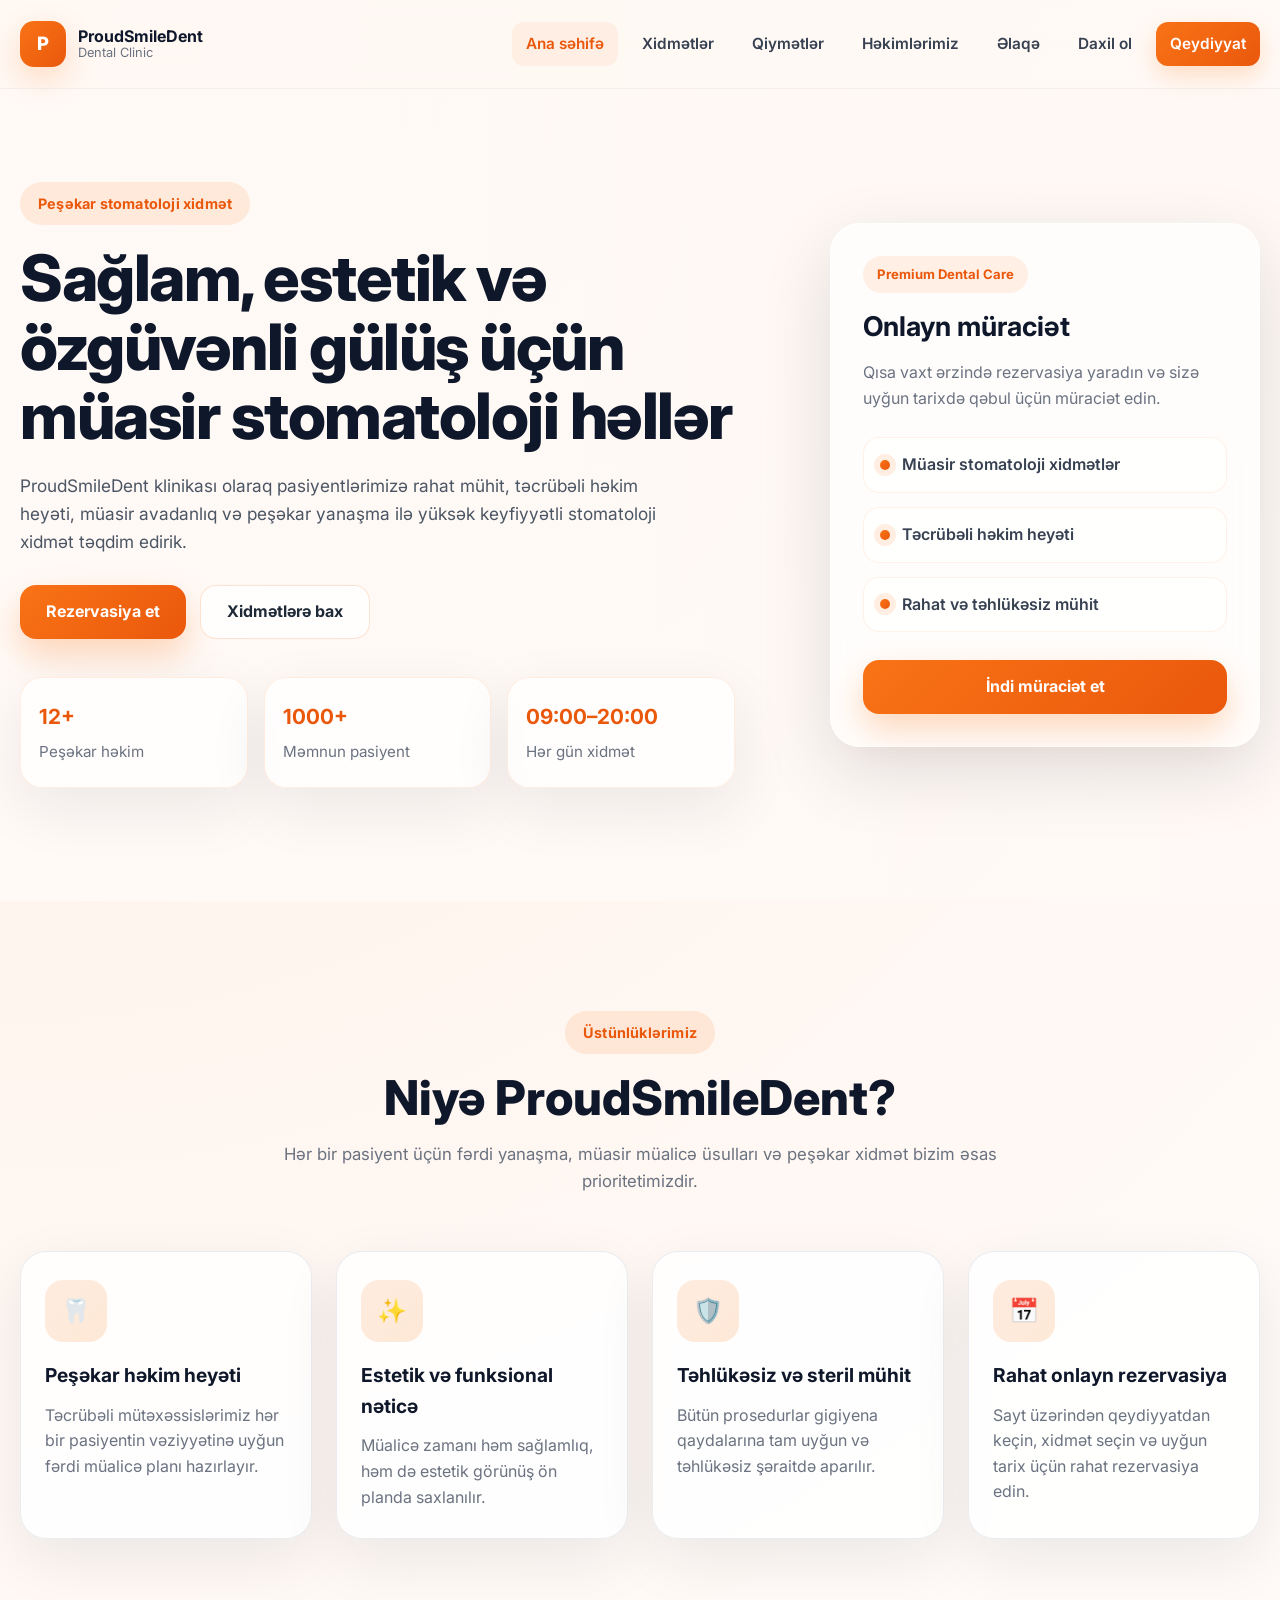
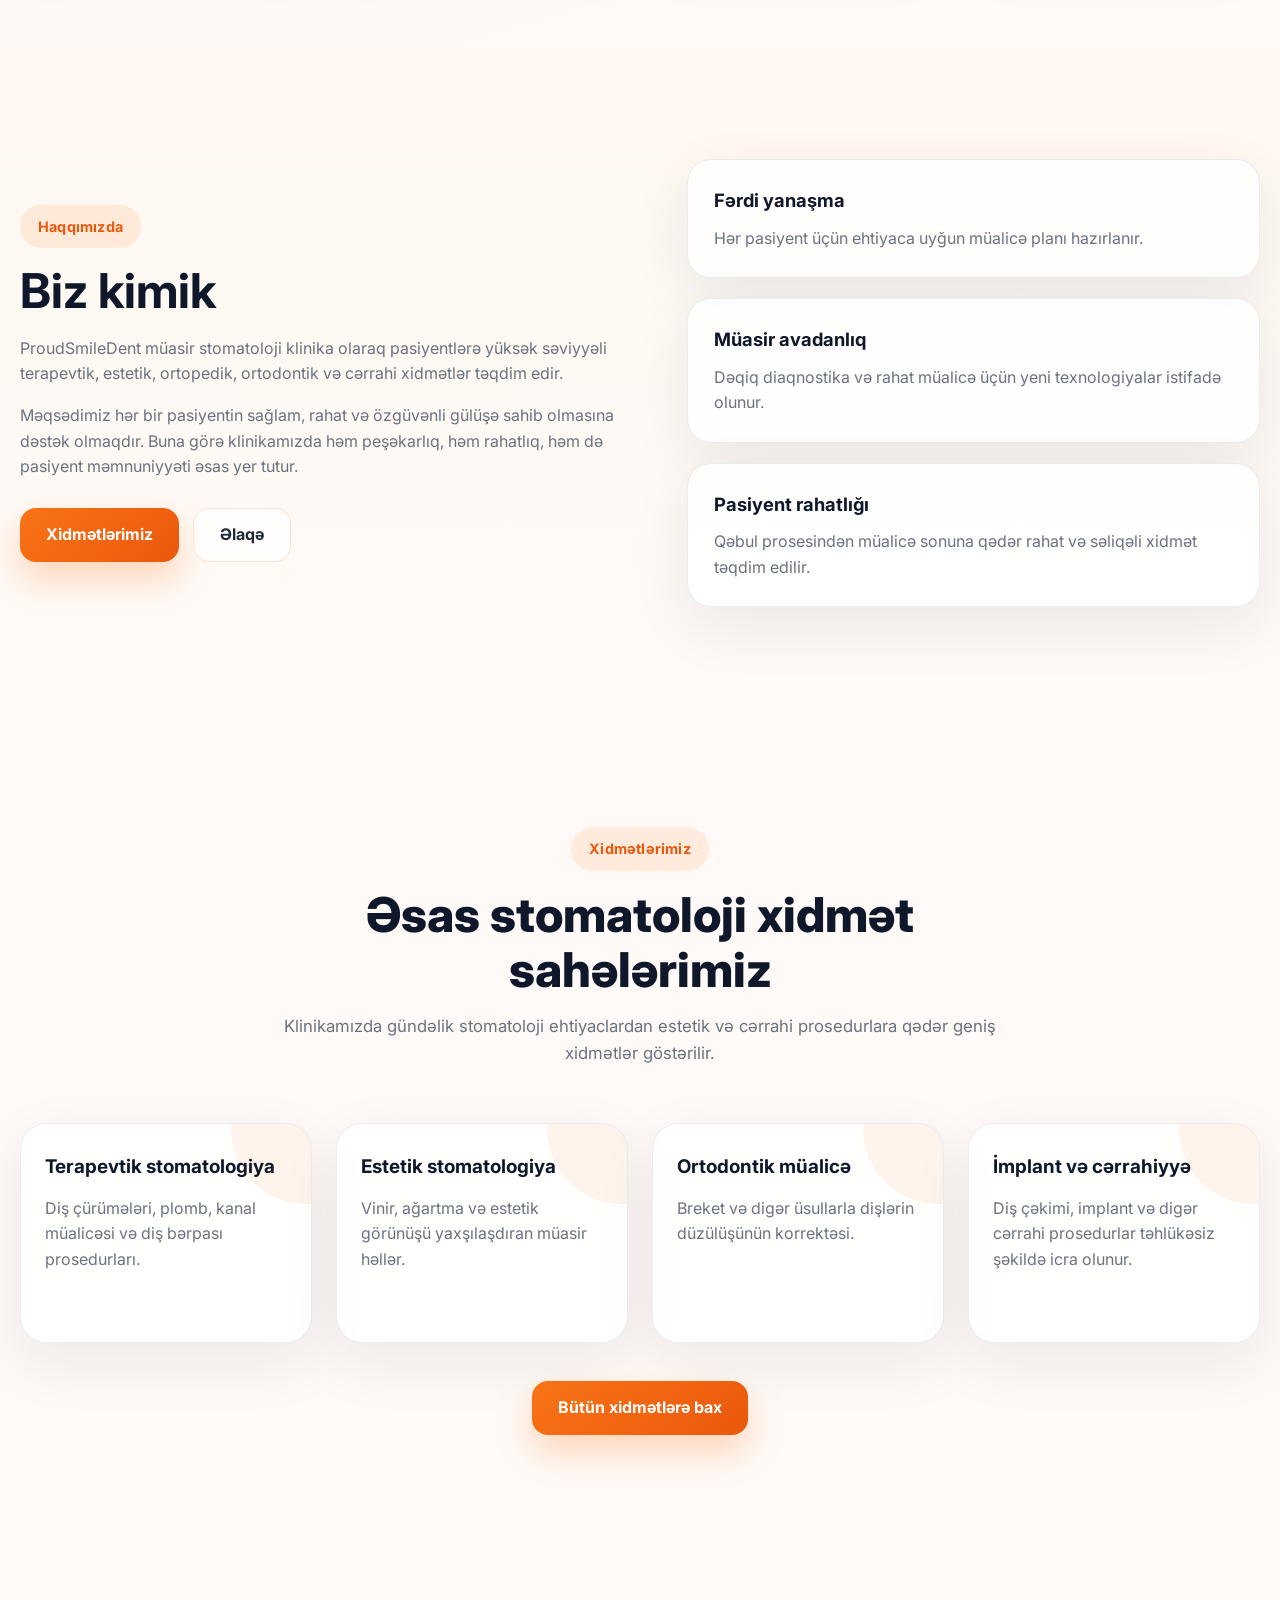
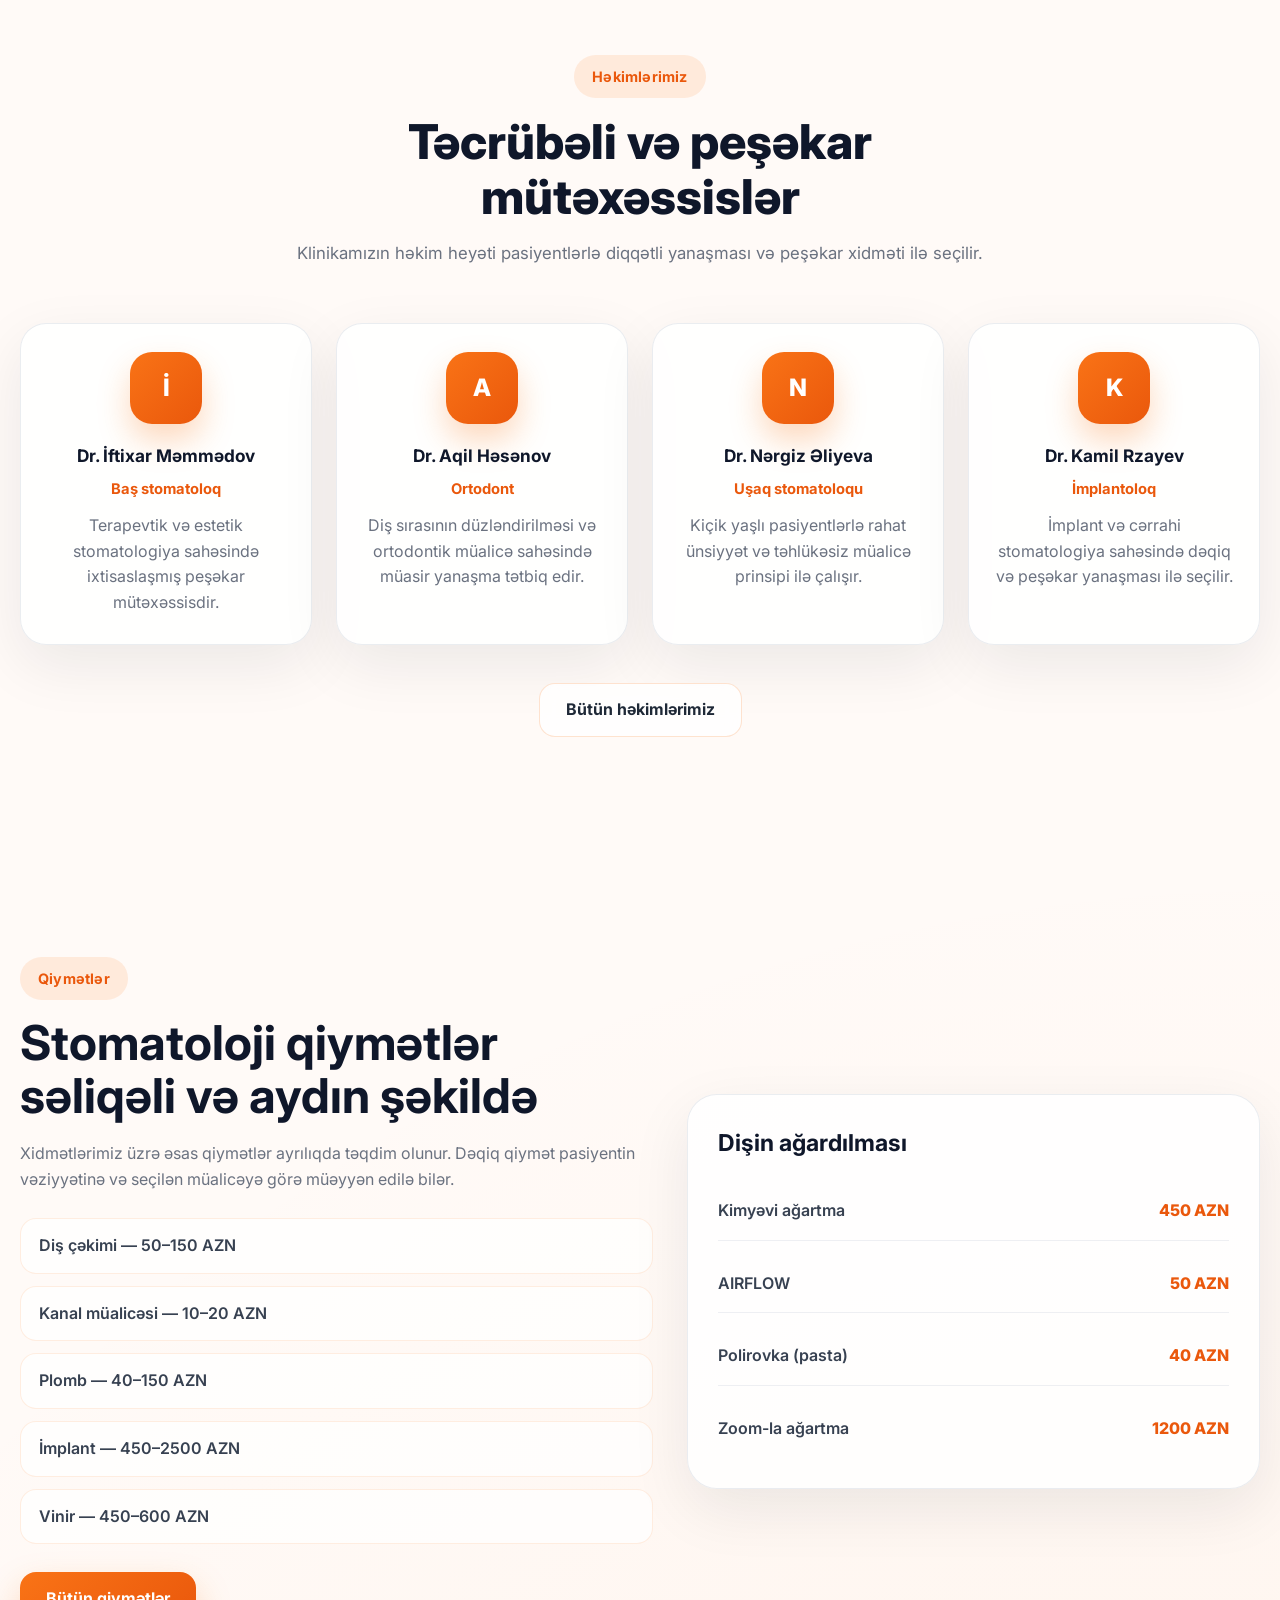
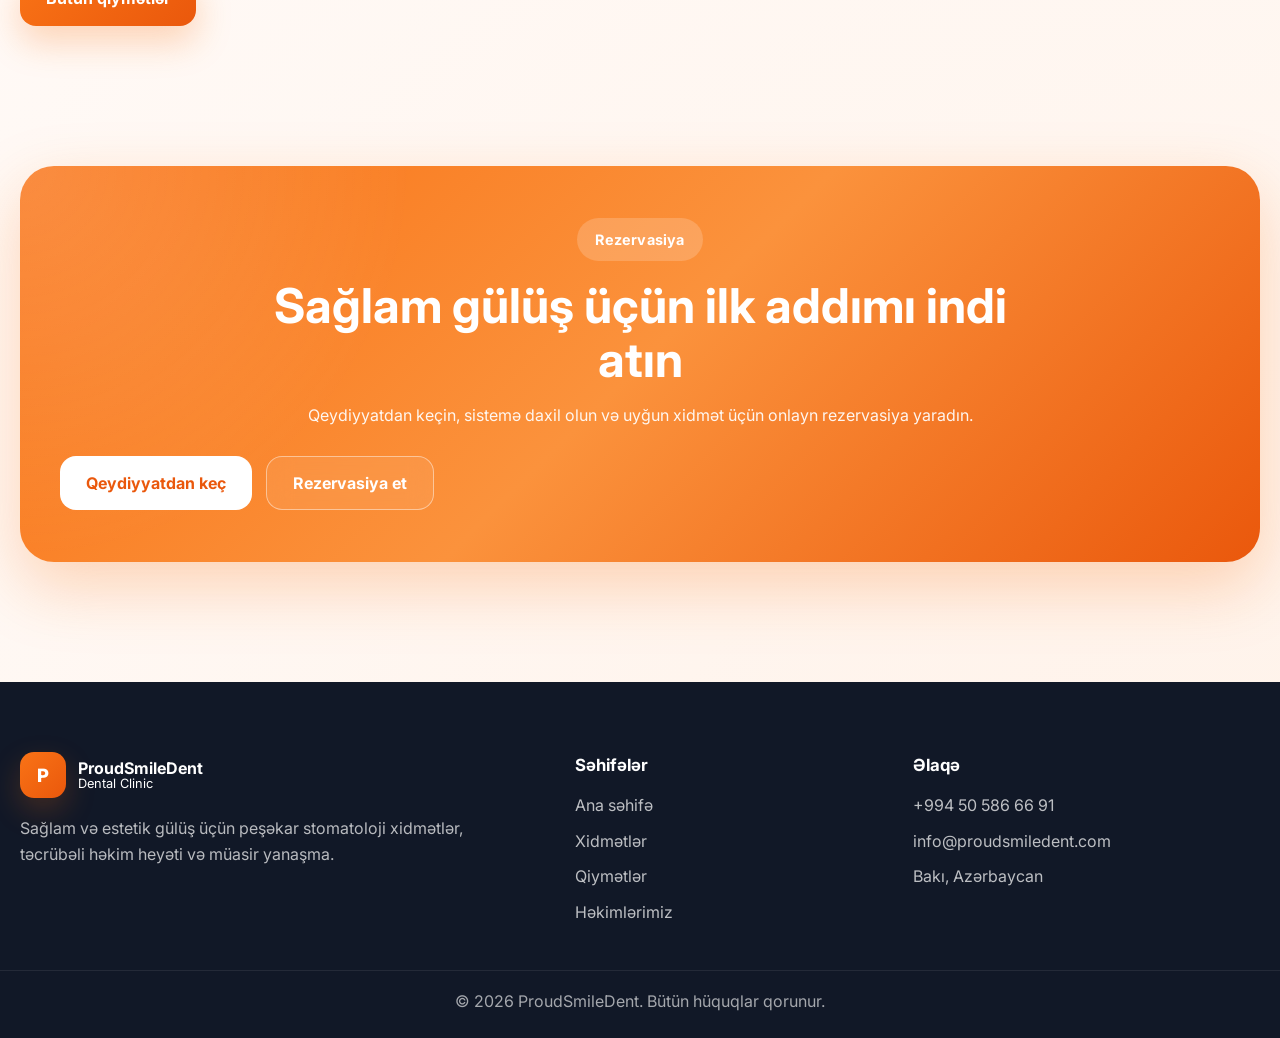
==== commit 8f1a6a88: "add dockerfile" ====
--- a/ProudSmileDent/wwwroot/index.html
+++ b/ProudSmileDent/wwwroot/index.html
@@ -75,7 +75,7 @@
                             <span>Məmnun pasiyent</span>
                         </div>
                         <div class="hero-feature-card">
-                            <strong>09:00–19:00</strong>
+                            <strong>09:00–20:00</strong>
                             <span>Hər gün xidmət</span>
                         </div>
                     </div>
@@ -365,7 +365,7 @@
 
             <div class="footer-column">
                 <h4>Əlaqə</h4>
-                <p>+994 50 000 00 00</p>
+                <p>+994 50 586 66 91</p>
                 <p>info@proudsmiledent.com</p>
                 <p>Bakı, Azərbaycan</p>
             </div>
--- a/ProudSmileDent/wwwroot/style.css
+++ b/ProudSmileDent/wwwroot/style.css
@@ -826,7 +826,7 @@
     color: rgba(255, 255, 255, 0.62);
 }
 
-/* Shared pages */
+ 
 .page-hero {
     padding: 90px 0 40px;
     text-align: center;
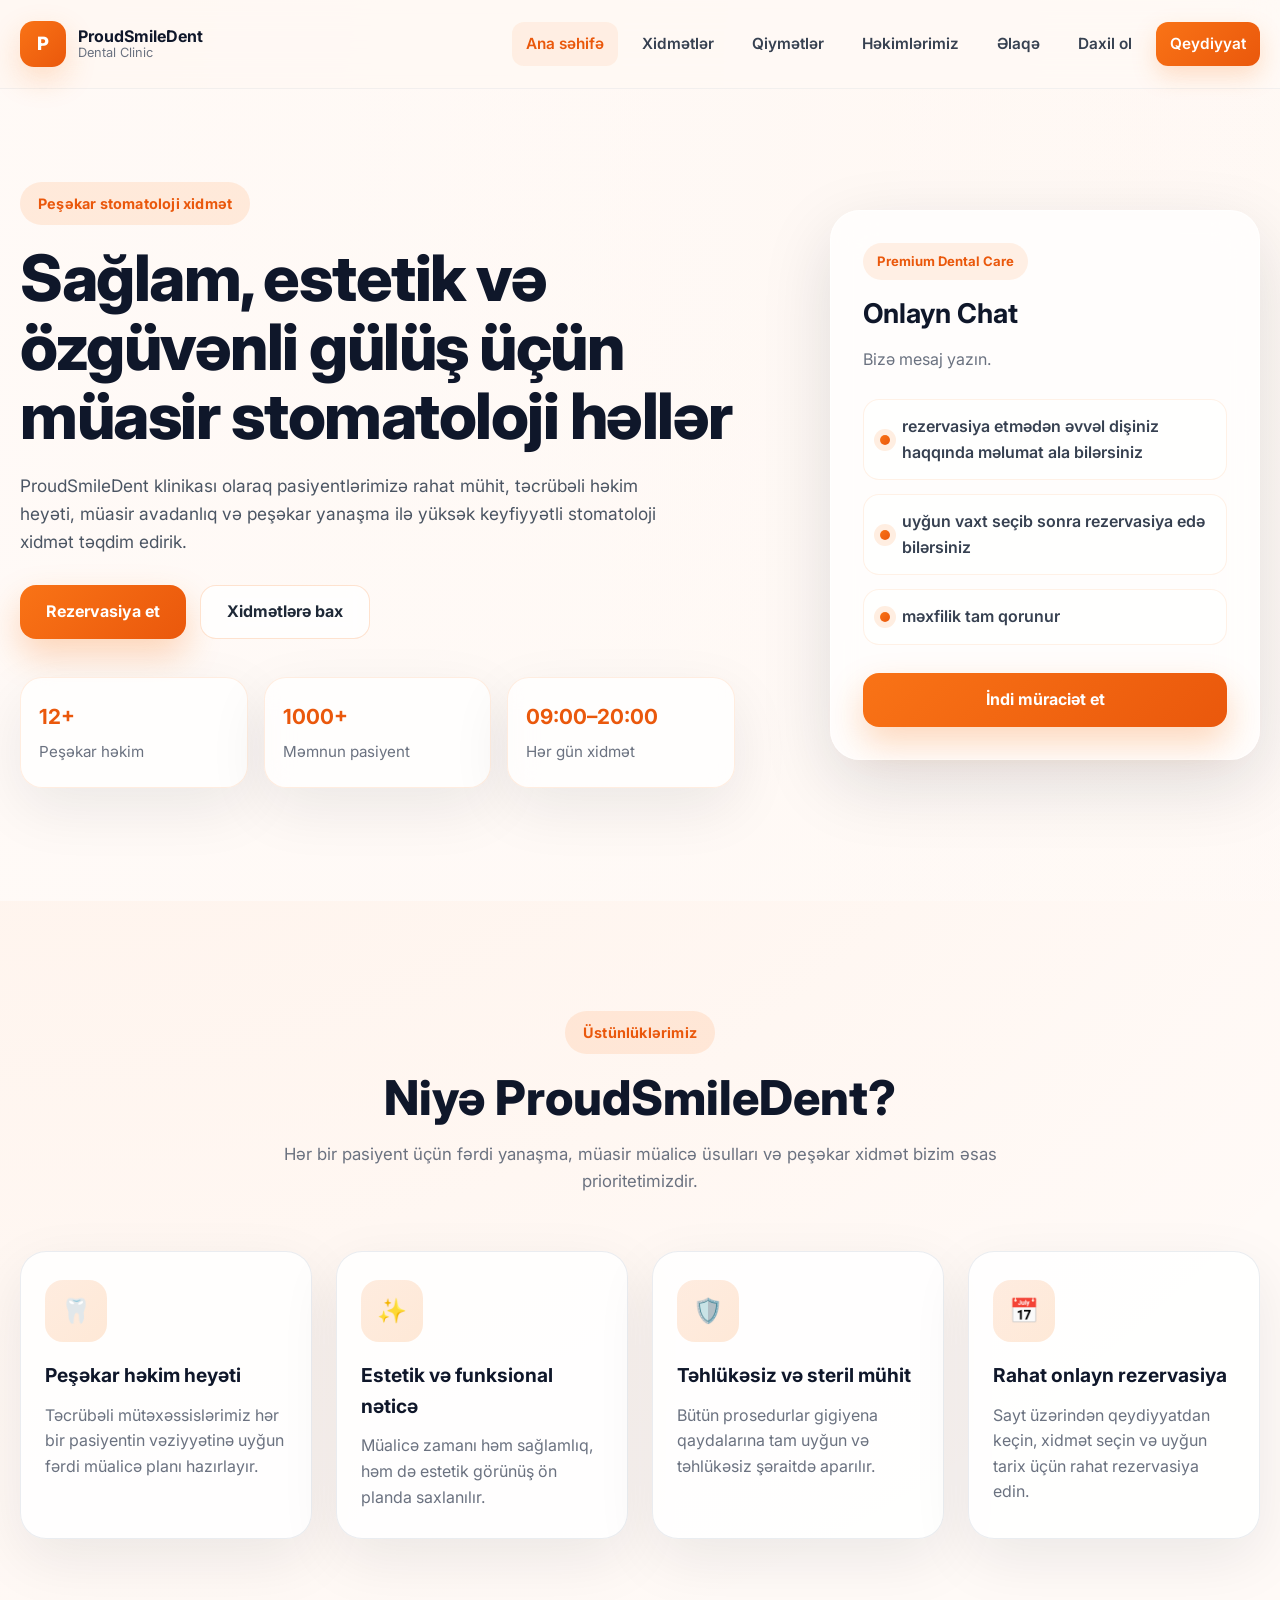
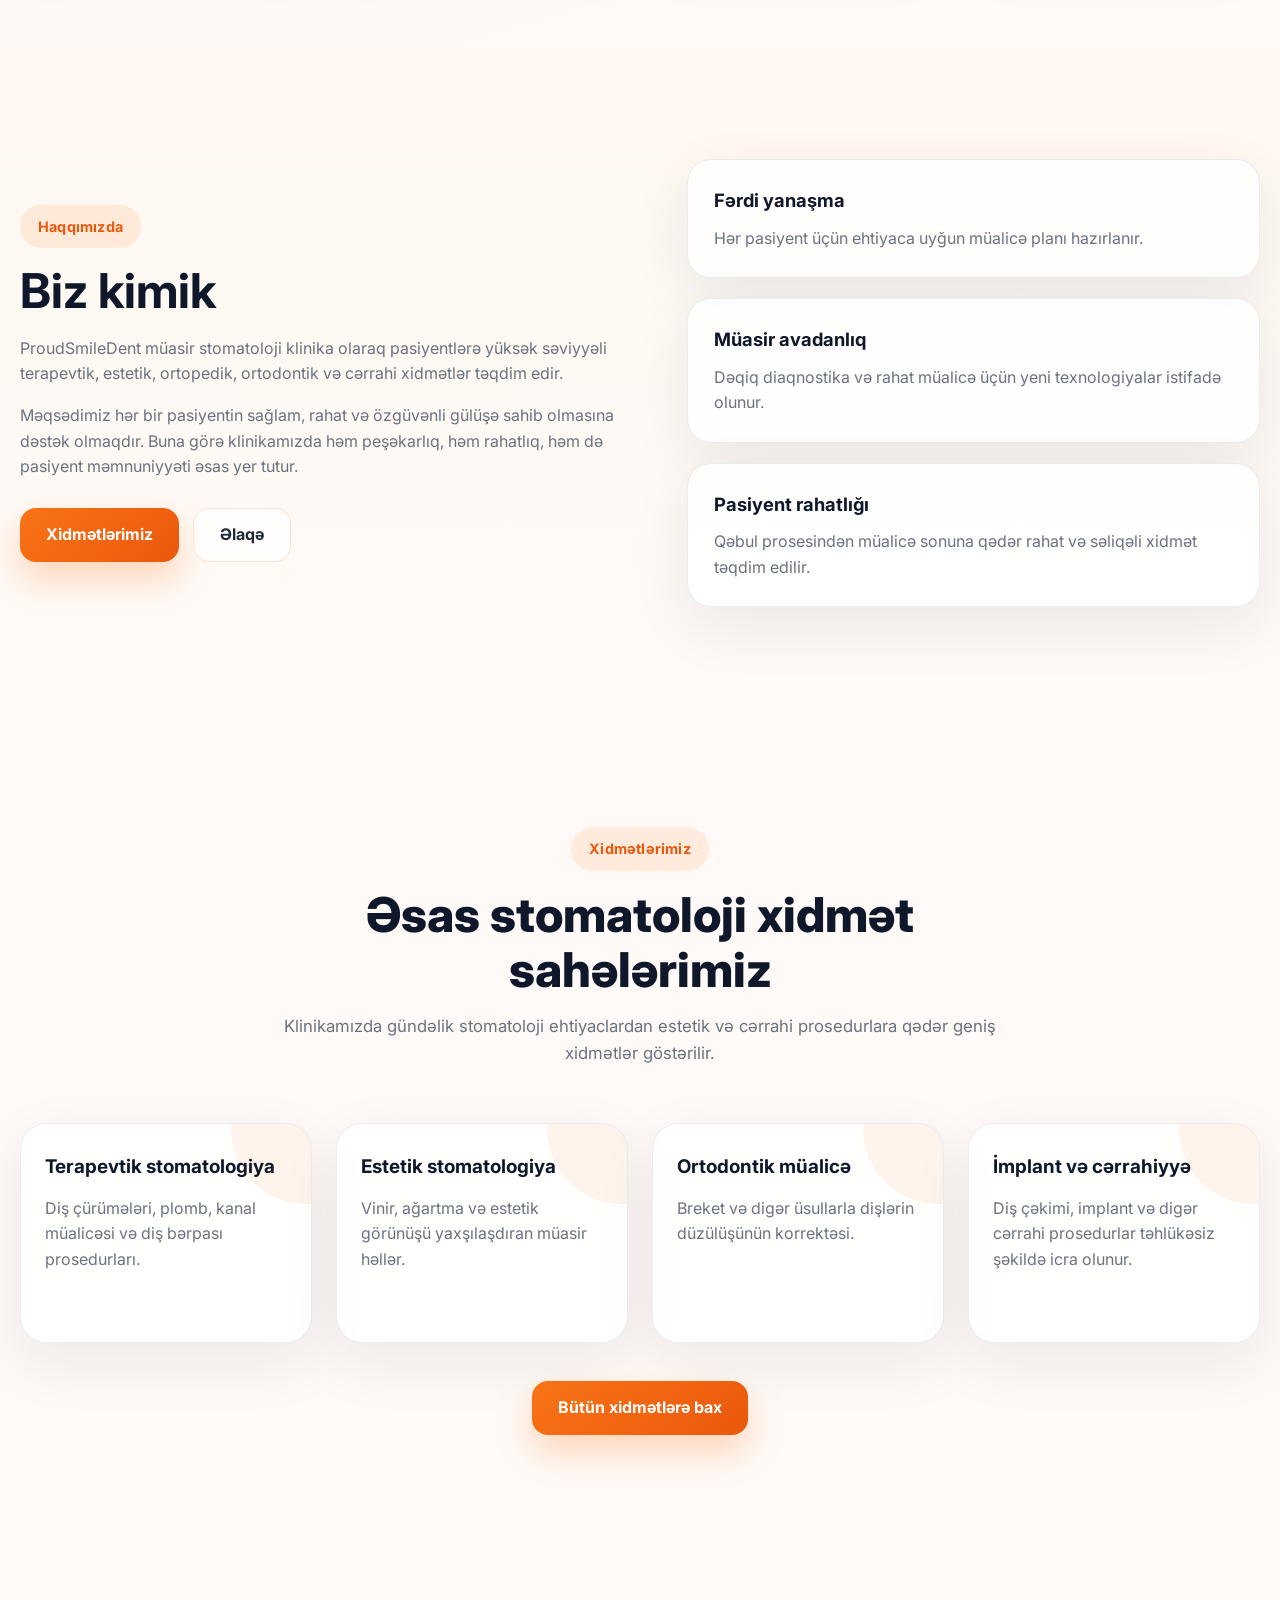
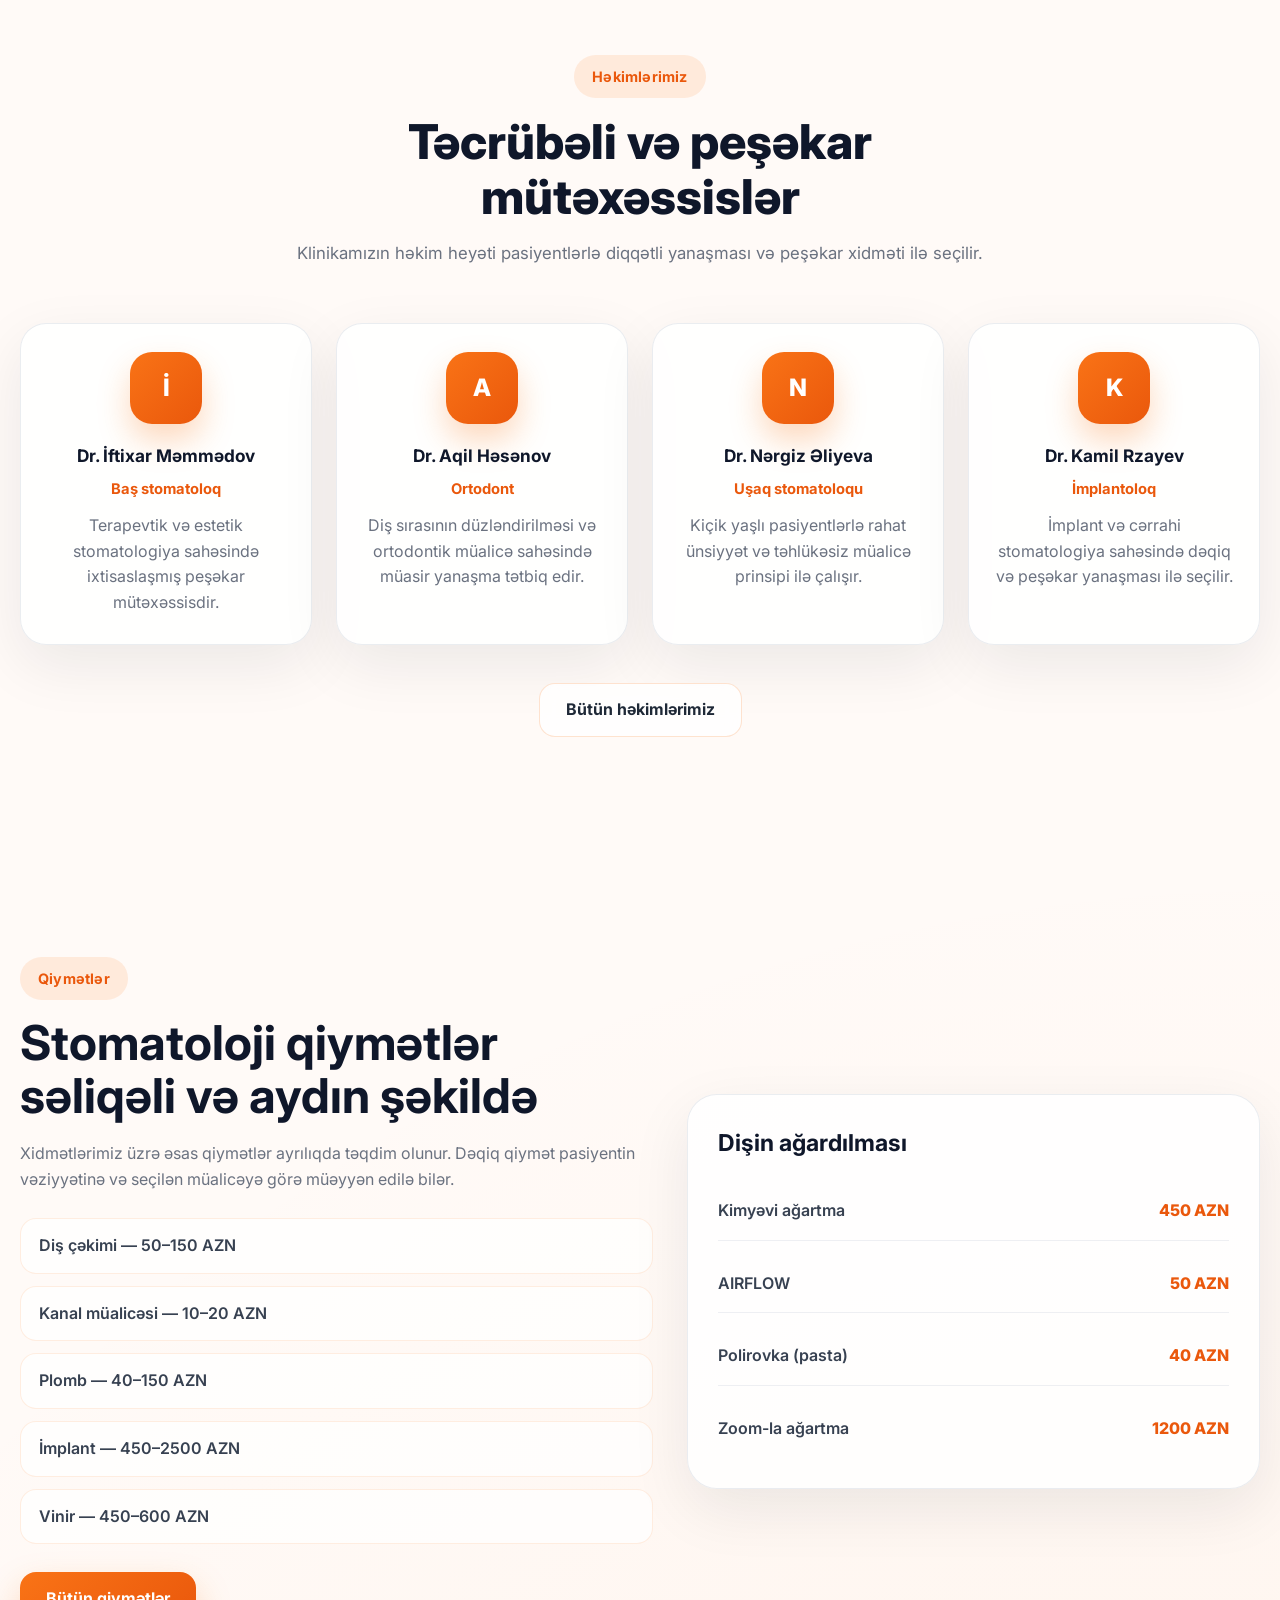
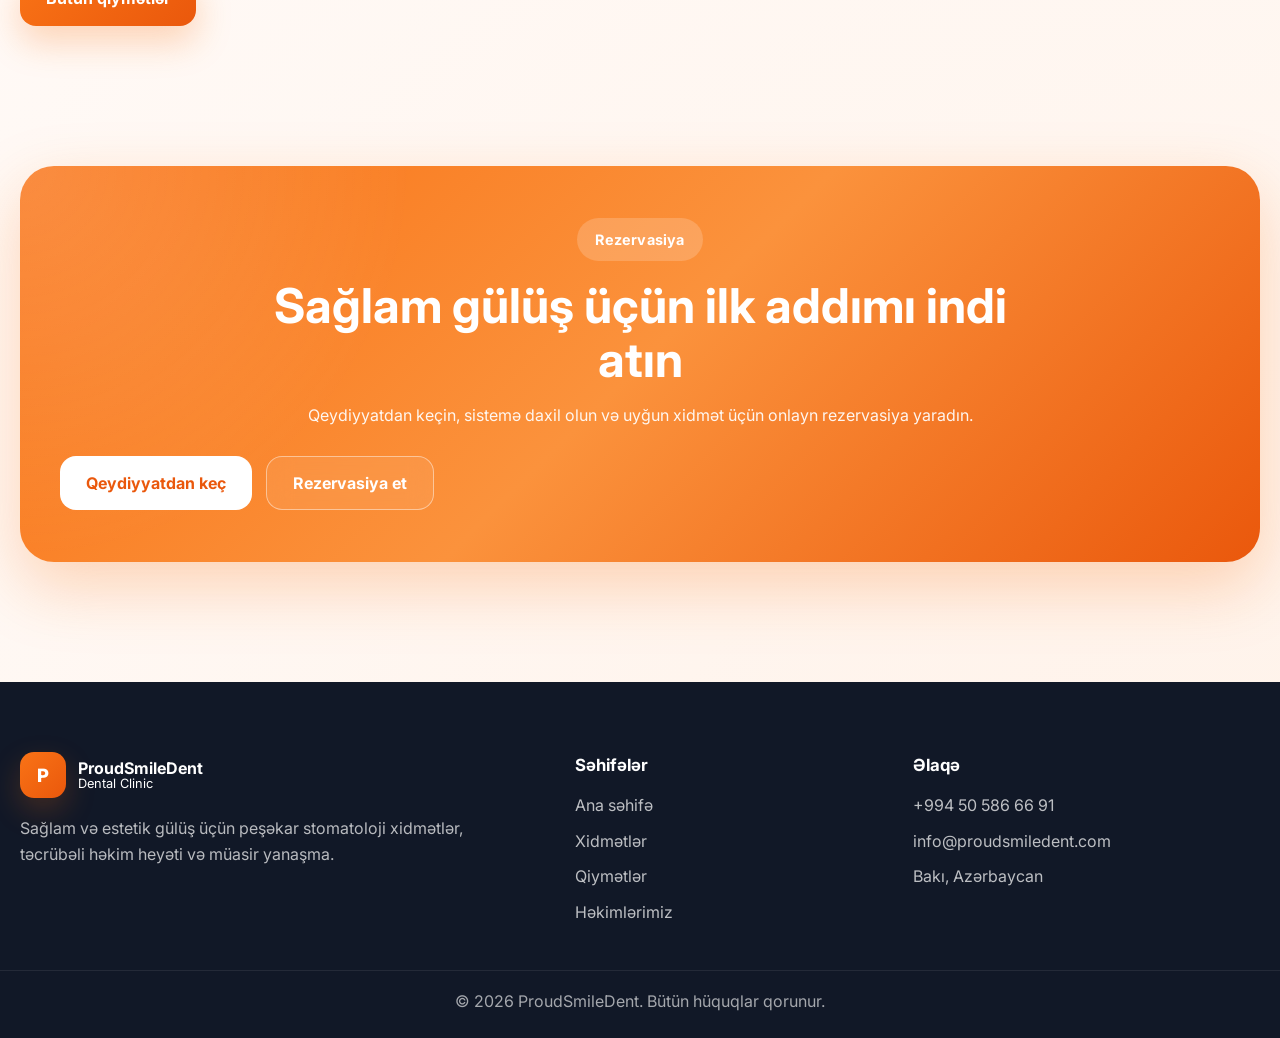
==== commit c91ef8f5: "Update project (chat fix, admin panel, UI improvements)" ====
--- a/ProudSmileDent/wwwroot/index.html
+++ b/ProudSmileDent/wwwroot/index.html
@@ -85,28 +85,28 @@
                     <div class="hero-info-card glass-card">
                         <div class="hero-card-top">
                             <span class="mini-badge">Premium Dental Care</span>
-                            <h3>Onlayn müraciət</h3>
+                            <h3>Onlayn Chat</h3>
                             <p>
-                                Qısa vaxt ərzində rezervasiya yaradın və sizə uyğun tarixdə qəbul üçün müraciət edin.
+                                Bizə mesaj yazın.
                             </p>
                         </div>
 
                         <div class="hero-card-list">
                             <div class="hero-card-item">
                                 <span class="dot"></span>
-                                <p>Müasir stomatoloji xidmətlər</p>
+                                <p>rezervasiya etmədən əvvəl dişiniz haqqında məlumat ala bilərsiniz</p>
                             </div>
                             <div class="hero-card-item">
                                 <span class="dot"></span>
-                                <p>Təcrübəli həkim heyəti</p>
+                                <p>uyğun vaxt seçib sonra rezervasiya edə bilərsiniz</p>
                             </div>
                             <div class="hero-card-item">
                                 <span class="dot"></span>
-                                <p>Rahat və təhlükəsiz mühit</p>
+                                <p>məxfilik tam qorunur</p>
                             </div>
                         </div>
 
-                        <a href="reservation.html" class="btn btn-primary full-btn">İndi müraciət et</a>
+                        <a href="contact.html" class="btn btn-primary full-btn">İndi müraciət et</a>
                     </div>
                 </div>
             </div>
--- a/ProudSmileDent/wwwroot/style.css
+++ b/ProudSmileDent/wwwroot/style.css
@@ -826,7 +826,7 @@
     color: rgba(255, 255, 255, 0.62);
 }
 
- 
+
 .page-hero {
     padding: 90px 0 40px;
     text-align: center;
@@ -1048,6 +1048,7 @@
 .delay-3 {
     transition-delay: 0.24s;
 }
+
 .toast-box {
     position: fixed;
     top: 24px;
@@ -1087,6 +1088,7 @@
     .toast-message.info {
         background: linear-gradient(135deg, #f97316, #ea580c);
     }
+
 .confirm-modal {
     position: fixed;
     inset: 0;
@@ -1138,6 +1140,749 @@
     justify-content: flex-end;
     flex-wrap: wrap;
 }
+
+
+.admin-status-modal {
+    max-width: 680px !important;
+    padding: 0 !important;
+    overflow: hidden;
+    border-radius: 28px !important;
+}
+
+.admin-status-header {
+    padding: 26px 28px;
+    background: linear-gradient(135deg, #f97316, #ea580c);
+    color: #fff;
+}
+
+    .admin-status-header span {
+        display: inline-flex;
+        padding: 7px 13px;
+        border-radius: 999px;
+        background: rgba(255,255,255,.18);
+        font-weight: 800;
+        font-size: 13px;
+        margin-bottom: 12px;
+    }
+
+    .admin-status-header h3 {
+        color: #fff;
+        margin: 0;
+        font-size: 26px;
+    }
+
+    .admin-status-header p {
+        color: rgba(255,255,255,.9);
+        margin: 8px 0 0;
+    }
+
+.admin-status-body {
+    padding: 24px 28px 28px;
+}
+
+.reject-box {
+    display: none;
+    margin-top: 18px;
+    padding: 18px;
+    border-radius: 20px;
+    background: #fff7ed;
+    border: 1px solid #fed7aa;
+}
+
+.reject-label {
+    display: block;
+    font-weight: 800;
+    color: #9a3412;
+    margin-bottom: 8px;
+}
+
+.reject-box textarea {
+    width: 100%;
+    min-height: 130px;
+    resize: vertical;
+    border-radius: 16px;
+    border: 1px solid #fed7aa;
+    padding: 14px 15px;
+    background: #fff;
+    transition: .25s ease;
+}
+
+    .reject-box textarea:focus {
+        border-color: #f97316;
+        box-shadow: 0 0 0 4px rgba(249,115,22,.13);
+    }
+
+.reject-hint {
+    margin-top: 9px;
+    color: #9a3412;
+    font-size: 13px;
+    line-height: 1.5;
+}
+
+.status-info-box {
+    display: flex;
+    gap: 12px;
+    background: #f9fafb;
+    border: 1px solid #e5e7eb;
+    border-radius: 18px;
+    padding: 14px;
+    color: #4b5563;
+}
+
+.status-info-icon {
+    width: 34px;
+    height: 34px;
+    border-radius: 12px;
+    background: #f97316;
+    color: #fff;
+    display: grid;
+    place-items: center;
+    font-weight: 900;
+    flex: 0 0 auto;
+}
+
+
+
+.online-chat-card {
+    overflow: hidden;
+    padding: 0 !important;
+    border-radius: 30px;
+}
+
+.chat-header {
+    background: linear-gradient(135deg, #f97316, #ea580c);
+    color: #fff;
+    padding: 26px 28px;
+}
+
+    .chat-header span {
+        display: inline-flex;
+        padding: 7px 13px;
+        border-radius: 999px;
+        background: rgba(255,255,255,.18);
+        font-weight: 800;
+        font-size: 13px;
+        margin-bottom: 12px;
+    }
+
+    .chat-header h2 {
+        color: #fff;
+        margin: 0;
+        font-size: 28px;
+    }
+
+    .chat-header p {
+        color: rgba(255,255,255,.9);
+        margin: 8px 0 0;
+    }
+
+.chat-body {
+    padding: 24px 28px 28px;
+    background: #fff;
+}
+
+.chat-window {
+    height: 340px;
+    overflow-y: auto;
+    border: 1px solid #fed7aa;
+    background: linear-gradient(180deg, #fff7ed, #fff);
+    border-radius: 22px;
+    padding: 18px;
+    display: flex;
+    flex-direction: column;
+    gap: 12px;
+}
+
+.chat-bubble {
+    max-width: 78%;
+    padding: 12px 15px;
+    border-radius: 18px;
+    font-size: 14px;
+    line-height: 1.5;
+}
+
+    .chat-bubble.admin {
+        background: #fff;
+        border: 1px solid #ffedd5;
+        color: #374151;
+        align-self: flex-start;
+        border-bottom-left-radius: 6px;
+    }
+
+    .chat-bubble.user {
+        background: linear-gradient(135deg, #f97316, #ea580c);
+        color: #fff;
+        align-self: flex-end;
+        border-bottom-right-radius: 6px;
+    }
+
+.chat-input-area {
+    display: grid;
+    grid-template-columns: 1fr auto;
+    gap: 12px;
+    margin-top: 14px;
+}
+
+    .chat-input-area input {
+        width: 100%;
+        border: 1px solid #e5e7eb;
+        border-radius: 16px;
+        padding: 14px 15px;
+        outline: none;
+        background: #fff;
+    }
+
+        .chat-input-area input:focus {
+            border-color: #f97316;
+            box-shadow: 0 0 0 4px rgba(249,115,22,.13);
+        }
+
+.chat-note {
+    margin-top: 10px;
+    color: #6b7280;
+    font-size: 13px;
+}
+
+
+.admin-status-modal {
+    max-width: 680px !important;
+    padding: 0 !important;
+    overflow: hidden;
+    border-radius: 28px !important;
+}
+
+.admin-status-header {
+    padding: 26px 28px;
+    background: linear-gradient(135deg, #f97316, #ea580c);
+    color: #fff;
+}
+
+    .admin-status-header span {
+        display: inline-flex;
+        padding: 7px 13px;
+        border-radius: 999px;
+        background: rgba(255,255,255,.18);
+        font-weight: 800;
+        font-size: 13px;
+        margin-bottom: 12px;
+    }
+
+    .admin-status-header h3 {
+        color: #fff;
+        margin: 0;
+        font-size: 26px;
+    }
+
+    .admin-status-header p {
+        color: rgba(255,255,255,.9);
+        margin: 8px 0 0;
+    }
+
+.admin-status-body {
+    padding: 24px 28px 28px;
+}
+
+.reject-box {
+    display: none;
+    margin-top: 18px;
+    padding: 18px;
+    border-radius: 20px;
+    background: #fff7ed;
+    border: 1px solid #fed7aa;
+}
+
+.reject-label {
+    display: block;
+    font-weight: 800;
+    color: #9a3412;
+    margin-bottom: 8px;
+}
+
+.reject-box textarea {
+    width: 100%;
+    min-height: 130px;
+    resize: vertical;
+    border-radius: 16px;
+    border: 1px solid #fed7aa;
+    padding: 14px 15px;
+    background: #fff;
+    transition: .25s ease;
+}
+
+    .reject-box textarea:focus {
+        border-color: #f97316;
+        box-shadow: 0 0 0 4px rgba(249,115,22,.13);
+    }
+
+.reject-hint {
+    margin-top: 9px;
+    color: #9a3412;
+    font-size: 13px;
+    line-height: 1.5;
+}
+
+.status-info-box {
+    display: flex;
+    gap: 12px;
+    background: #f9fafb;
+    border: 1px solid #e5e7eb;
+    border-radius: 18px;
+    padding: 14px;
+    color: #4b5563;
+}
+
+.status-info-icon {
+    width: 34px;
+    height: 34px;
+    border-radius: 12px;
+    background: #f97316;
+    color: #fff;
+    display: grid;
+    place-items: center;
+    font-weight: 900;
+    flex: 0 0 auto;
+}
+
+.admin-chat-shell {
+    overflow: hidden;
+    padding: 0 !important;
+    border-radius: 30px;
+}
+
+.admin-chat-top {
+    background: linear-gradient(135deg, #111827, #f97316);
+    padding: 26px 28px;
+    color: #fff;
+    display: flex;
+    justify-content: space-between;
+    gap: 18px;
+    flex-wrap: wrap;
+    align-items: center;
+}
+
+    .admin-chat-top span {
+        display: inline-flex;
+        padding: 7px 13px;
+        border-radius: 999px;
+        background: rgba(255,255,255,.18);
+        font-weight: 800;
+        font-size: 13px;
+        margin-bottom: 10px;
+    }
+
+    .admin-chat-top h2 {
+        color: #fff;
+        margin: 0;
+        font-size: 28px;
+    }
+
+    .admin-chat-top p {
+        margin: 8px 0 0;
+        color: rgba(255,255,255,.9);
+    }
+
+.admin-chat-body {
+    padding: 24px 28px 28px;
+    background: #fff;
+}
+
+.admin-chat-toolbar {
+    display: flex;
+    justify-content: space-between;
+    align-items: center;
+    gap: 12px;
+    flex-wrap: wrap;
+    background: #fff7ed;
+    border: 1px solid #fed7aa;
+    border-radius: 20px;
+    padding: 14px;
+    margin-bottom: 18px;
+}
+
+    .admin-chat-toolbar strong {
+        color: #9a3412;
+    }
+
+.admin-chat-tools {
+    display: flex;
+    gap: 10px;
+    flex-wrap: wrap;
+}
+
+.admin-chat-danger {
+    background: #dc2626 !important;
+}
+
+.admin-chat-window {
+    height: 560px;
+    overflow-y: auto;
+    border: 1px solid #fed7aa;
+    background: linear-gradient(180deg, #fff7ed, #fff);
+    border-radius: 24px;
+    padding: 18px;
+}
+
+.admin-chat-pro-layout {
+    display: grid;
+    grid-template-columns: 330px 1fr;
+    gap: 18px;
+    height: 100%;
+}
+
+.admin-chat-users-panel,
+.admin-chat-messages-panel {
+    min-height: 100%;
+    border-radius: 22px;
+}
+
+.admin-chat-users-panel {
+    background: rgba(255,255,255,.78);
+    border: 1px solid #ffedd5;
+    padding: 14px;
+    overflow-y: auto;
+}
+
+.admin-chat-messages-panel {
+    background: linear-gradient(180deg, #fff7ed, #fff);
+    border: 1px solid #fed7aa;
+    padding: 16px;
+    overflow: hidden;
+    display: flex;
+    flex-direction: column;
+}
+
+.admin-chat-panel-title {
+    display: flex;
+    justify-content: space-between;
+    gap: 10px;
+    align-items: center;
+    margin-bottom: 12px;
+}
+
+    .admin-chat-panel-title strong {
+        color: #111827;
+    }
+
+    .admin-chat-panel-title span {
+        color: #ea580c;
+        font-weight: 800;
+        font-size: 13px;
+    }
+
+.admin-user-chat-card {
+    width: 100%;
+    display: grid;
+    grid-template-columns: 44px 1fr auto;
+    gap: 12px;
+    align-items: center;
+    text-align: left;
+    padding: 12px;
+    border-radius: 18px;
+    background: #fff;
+    border: 1px solid #ffedd5;
+    margin-bottom: 10px;
+    cursor: pointer;
+    transition: .25s ease;
+}
+
+    .admin-user-chat-card:hover,
+    .admin-user-chat-card.active {
+        border-color: #f97316;
+        box-shadow: 0 16px 35px rgba(249,115,22,.16);
+        transform: translateY(-2px);
+    }
+
+.admin-user-chat-avatar {
+    width: 44px;
+    height: 44px;
+    border-radius: 15px;
+    display: grid;
+    place-items: center;
+    background: linear-gradient(135deg, #f97316, #ea580c);
+    color: #fff;
+    font-weight: 900;
+}
+
+.admin-user-chat-info {
+    min-width: 0;
+}
+
+    .admin-user-chat-info strong,
+    .admin-user-chat-info small,
+    .admin-user-chat-info p {
+        display: block;
+        overflow: hidden;
+        text-overflow: ellipsis;
+        white-space: nowrap;
+    }
+
+    .admin-user-chat-info strong {
+        color: #111827;
+        font-size: 14px;
+    }
+
+    .admin-user-chat-info small {
+        color: #6b7280;
+        font-size: 12px;
+    }
+
+    .admin-user-chat-info p {
+        color: #9a3412;
+        font-size: 12px;
+        margin: 4px 0 0;
+    }
+
+.admin-unread-badge {
+    min-width: 24px;
+    height: 24px;
+    border-radius: 999px;
+    background: #dc2626;
+    color: #fff;
+    display: grid;
+    place-items: center;
+    font-size: 12px;
+    font-weight: 900;
+}
+
+.admin-selected-chat-top {
+    display: flex;
+    justify-content: space-between;
+    gap: 14px;
+    align-items: center;
+    flex-wrap: wrap;
+    padding-bottom: 14px;
+    border-bottom: 1px solid #ffedd5;
+    margin-bottom: 14px;
+}
+
+    .admin-selected-chat-top strong {
+        display: block;
+        color: #111827;
+        font-size: 17px;
+    }
+
+    .admin-selected-chat-top span {
+        color: #6b7280;
+        font-size: 13px;
+    }
+
+.admin-selected-chat-actions {
+    display: flex;
+    gap: 8px;
+    flex-wrap: wrap;
+}
+
+.admin-chat-mini-btn {
+    border: 1px solid #fed7aa;
+    background: #fff7ed;
+    color: #ea580c;
+    padding: 9px 12px;
+    border-radius: 13px;
+    font-weight: 900;
+    cursor: pointer;
+    transition: .25s ease;
+}
+
+    .admin-chat-mini-btn:hover {
+        transform: translateY(-2px);
+    }
+
+    .admin-chat-mini-btn.danger {
+        background: #dc2626;
+        border-color: #dc2626;
+        color: #fff;
+    }
+
+    .admin-chat-mini-btn.cancel {
+        background: #f3f4f6;
+        border-color: #e5e7eb;
+        color: #374151;
+    }
+
+.admin-selected-chat-window {
+    flex: 1;
+    overflow-y: auto;
+    display: flex;
+    flex-direction: column;
+    gap: 12px;
+    padding-right: 4px;
+}
+
+.admin-message-wrap {
+    display: flex;
+    align-items: flex-end;
+    gap: 10px;
+}
+
+    .admin-message-wrap.user {
+        justify-content: flex-start;
+    }
+
+    .admin-message-wrap.admin {
+        justify-content: flex-end;
+    }
+
+    .admin-message-wrap.selected .admin-chat-bubble {
+        outline: 2px solid #f97316;
+        box-shadow: 0 0 0 5px rgba(249,115,22,.15);
+    }
+
+.admin-message-check {
+    width: 18px;
+    height: 18px;
+    accent-color: #f97316;
+    cursor: pointer;
+    margin-bottom: 18px;
+}
+
+.admin-chat-row {
+    max-width: 82%;
+    display: flex;
+    flex-direction: column;
+    gap: 6px;
+}
+
+    .admin-chat-row.user {
+        align-items: flex-start;
+    }
+
+    .admin-chat-row.admin {
+        align-items: flex-end;
+    }
+
+.admin-chat-bubble {
+    padding: 13px 15px;
+    border-radius: 18px;
+    line-height: 1.55;
+    word-break: break-word;
+    box-shadow: 0 14px 30px rgba(15,23,42,.06);
+}
+
+.admin-chat-row.user .admin-chat-bubble {
+    background: #fff;
+    border: 1px solid #ffedd5;
+    color: #374151;
+    border-bottom-left-radius: 6px;
+}
+
+.admin-chat-row.admin .admin-chat-bubble {
+    background: linear-gradient(135deg, #f97316, #ea580c);
+    color: #fff;
+    border-bottom-right-radius: 6px;
+}
+
+.admin-chat-meta {
+    font-size: 11px;
+    color: #6b7280;
+    display: flex;
+    gap: 8px;
+    align-items: center;
+    flex-wrap: wrap;
+}
+
+.admin-chat-reply-box {
+    display: grid;
+    grid-template-columns: 1fr auto;
+    gap: 12px;
+    margin-top: 16px;
+}
+
+    .admin-chat-reply-box input {
+        width: 100%;
+        border: 1px solid #e5e7eb;
+        border-radius: 16px;
+        padding: 14px 15px;
+        outline: none;
+    }
+
+        .admin-chat-reply-box input:focus {
+            border-color: #f97316;
+            box-shadow: 0 0 0 4px rgba(249,115,22,.13);
+        }
+
+.admin-chat-empty {
+    background: #fff;
+    border: 1px dashed #fed7aa;
+    border-radius: 20px;
+    padding: 22px;
+    color: #9a3412;
+    text-align: center;
+}
+
+@media (max-width: 900px) {
+    .admin-chat-pro-layout {
+        grid-template-columns: 1fr;
+    }
+
+    .admin-chat-window {
+        height: auto;
+        min-height: 720px;
+    }
+
+    .admin-chat-users-panel {
+        max-height: 320px;
+    }
+
+    .admin-selected-chat-window {
+        min-height: 380px;
+    }
+}
+
+@media (max-width: 700px) {
+    .admin-status-header,
+    .admin-status-body,
+    .admin-chat-top,
+    .admin-chat-body {
+        padding: 22px;
+    }
+
+    .admin-chat-reply-box {
+        grid-template-columns: 1fr;
+    }
+
+        .admin-chat-reply-box .btn {
+            width: 100%;
+        }
+
+    .admin-chat-row {
+        max-width: 94%;
+    }
+
+    .admin-selected-chat-actions {
+        width: 100%;
+    }
+
+    .admin-chat-mini-btn {
+        flex: 1;
+    }
+}
+
+@media (max-width: 700px) {
+    .admin-status-header,
+    .admin-status-body,
+    .chat-header,
+    .chat-body {
+        padding: 22px;
+    }
+
+    .confirm-modal-actions {
+        flex-direction: column-reverse;
+    }
+
+        .confirm-modal-actions .btn,
+        .chat-input-area .btn {
+            width: 100%;
+        }
+
+    .chat-input-area {
+        grid-template-columns: 1fr;
+    }
+
+    .chat-bubble {
+        max-width: 92%;
+    }
+}
+
 @media (max-width: 1200px) {
     .hero-content,
     .about-preview-grid,
@@ -1283,3 +2028,1715 @@
             text-align: left;
         }
 }
+
+
+
+.admin-main-section {
+    padding-top: 34px;
+}
+
+.admin-page-hero {
+    padding-bottom: 20px;
+}
+
+.admin-dashboard-grid {
+    display: grid;
+    grid-template-columns: repeat(6, minmax(0, 1fr));
+    gap: 18px;
+    margin-bottom: 10px;
+}
+
+.admin-stat-card {
+    position: relative;
+    overflow: hidden;
+    background: rgba(255, 255, 255, 0.88);
+    border: 1px solid rgba(249, 115, 22, 0.12);
+    border-radius: 26px;
+    padding: 22px 20px;
+    box-shadow: 0 18px 50px rgba(15, 23, 42, 0.07);
+    transition: all 0.28s ease;
+}
+
+    .admin-stat-card::before {
+        content: "";
+        position: absolute;
+        width: 110px;
+        height: 110px;
+        right: -48px;
+        top: -48px;
+        border-radius: 999px;
+        background: rgba(249, 115, 22, 0.10);
+    }
+
+    .admin-stat-card:hover {
+        transform: translateY(-6px);
+        border-color: rgba(249, 115, 22, 0.28);
+        box-shadow: 0 24px 70px rgba(249, 115, 22, 0.16);
+    }
+
+    .admin-stat-card span {
+        display: block;
+        color: #9a3412;
+        font-size: 13px;
+        font-weight: 800;
+        margin-bottom: 8px;
+    }
+
+    .admin-stat-card strong {
+        display: block;
+        color: #111827;
+        font-size: 34px;
+        line-height: 1;
+        font-weight: 900;
+        margin-bottom: 10px;
+    }
+
+    .admin-stat-card p {
+        color: #6b7280;
+        font-size: 13px;
+        margin: 0;
+    }
+
+.admin-chat-layout-card {
+    overflow: hidden;
+    border-radius: 34px;
+    background: rgba(255, 255, 255, 0.9);
+    border: 1px solid rgba(249, 115, 22, 0.14);
+    box-shadow: 0 24px 70px rgba(15, 23, 42, 0.08);
+}
+
+.admin-chat-main-header {
+    background: radial-gradient(circle at top left, rgba(255,255,255,0.18), transparent 28%), linear-gradient(135deg, #111827 0%, #1f2937 42%, #f97316 100%);
+    padding: 28px 30px;
+    color: #fff;
+    display: flex;
+    justify-content: space-between;
+    gap: 18px;
+    align-items: center;
+    flex-wrap: wrap;
+}
+
+    .admin-chat-main-header span {
+        display: inline-flex;
+        padding: 8px 14px;
+        border-radius: 999px;
+        background: rgba(255, 255, 255, 0.16);
+        color: #fff;
+        font-size: 13px;
+        font-weight: 800;
+        margin-bottom: 10px;
+    }
+
+    .admin-chat-main-header h2 {
+        color: #fff;
+        font-size: 30px;
+        margin: 0;
+        line-height: 1.15;
+    }
+
+    .admin-chat-main-header p {
+        color: rgba(255, 255, 255, 0.88);
+        margin: 8px 0 0;
+    }
+
+.admin-chat-tools {
+    display: flex;
+    gap: 10px;
+    flex-wrap: wrap;
+}
+
+.admin-chat-danger {
+    background: linear-gradient(135deg, #ef4444, #dc2626) !important;
+    color: #fff !important;
+    box-shadow: 0 16px 35px rgba(220, 38, 38, 0.22) !important;
+}
+
+.admin-chat-info-bar {
+    margin: 22px 26px 0;
+    padding: 15px 16px;
+    border: 1px solid #fed7aa;
+    background: #fff7ed;
+    border-radius: 22px;
+    display: flex;
+    align-items: center;
+    justify-content: space-between;
+    gap: 14px;
+    flex-wrap: wrap;
+}
+
+    .admin-chat-info-bar strong {
+        color: #9a3412;
+        font-weight: 900;
+    }
+
+    .admin-chat-info-bar p,
+    .admin-chat-info-bar div:last-child {
+        color: #6b7280;
+        margin: 4px 0 0;
+        font-size: 14px;
+    }
+
+.admin-chat-window-pro {
+    margin: 20px 26px 0;
+    min-height: 620px;
+    border-radius: 28px;
+    border: 1px solid #fed7aa;
+    background: linear-gradient(180deg, #fff7ed 0%, #ffffff 55%);
+    padding: 18px;
+}
+
+.admin-chat-pro-layout {
+    height: 620px;
+    display: grid;
+    grid-template-columns: 350px minmax(0, 1fr);
+    gap: 18px;
+}
+
+.admin-chat-users-panel {
+    height: 100%;
+    overflow-y: auto;
+    padding: 14px;
+    border-radius: 24px;
+    background: rgba(255, 255, 255, 0.86);
+    border: 1px solid #ffedd5;
+}
+
+.admin-chat-messages-panel {
+    height: 100%;
+    overflow: hidden;
+    display: flex;
+    flex-direction: column;
+    border-radius: 24px;
+    background: #fff;
+    border: 1px solid #ffedd5;
+    padding: 16px;
+}
+
+.admin-chat-panel-title {
+    display: flex;
+    justify-content: space-between;
+    align-items: center;
+    gap: 12px;
+    margin-bottom: 14px;
+    padding: 4px 2px 12px;
+    border-bottom: 1px solid #ffedd5;
+}
+
+    .admin-chat-panel-title strong {
+        display: block;
+        color: #111827;
+        font-size: 16px;
+        font-weight: 900;
+    }
+
+    .admin-chat-panel-title p {
+        color: #6b7280;
+        font-size: 12px;
+        margin: 3px 0 0;
+    }
+
+    .admin-chat-panel-title > span {
+        min-width: 32px;
+        height: 32px;
+        border-radius: 999px;
+        display: grid;
+        place-items: center;
+        background: linear-gradient(135deg, #f97316, #ea580c);
+        color: #fff;
+        font-size: 13px;
+        font-weight: 900;
+    }
+
+.admin-user-chat-card {
+    width: 100%;
+    display: grid;
+    grid-template-columns: 48px minmax(0, 1fr);
+    gap: 12px;
+    align-items: center;
+    text-align: left;
+    padding: 13px;
+    border-radius: 20px;
+    background: #fff;
+    border: 1px solid #ffedd5;
+    margin-bottom: 10px;
+    cursor: pointer;
+    transition: all 0.25s ease;
+}
+
+    .admin-user-chat-card:hover,
+    .admin-user-chat-card.active {
+        transform: translateY(-2px);
+        border-color: #f97316;
+        box-shadow: 0 16px 38px rgba(249, 115, 22, 0.15);
+    }
+
+    .admin-user-chat-card.active {
+        background: linear-gradient(180deg, #fff7ed, #fff);
+    }
+
+.admin-user-chat-avatar,
+.admin-selected-avatar {
+    width: 48px;
+    height: 48px;
+    border-radius: 17px;
+    display: grid;
+    place-items: center;
+    background: linear-gradient(135deg, #f97316, #ea580c);
+    color: #fff;
+    font-weight: 900;
+    box-shadow: 0 14px 28px rgba(249, 115, 22, 0.22);
+}
+
+.admin-user-chat-info {
+    min-width: 0;
+}
+
+.admin-user-chat-name-row {
+    display: flex;
+    align-items: center;
+    justify-content: space-between;
+    gap: 8px;
+}
+
+.admin-user-chat-info strong,
+.admin-user-chat-info small,
+.admin-user-chat-info p {
+    display: block;
+    overflow: hidden;
+    text-overflow: ellipsis;
+    white-space: nowrap;
+}
+
+.admin-user-chat-info strong {
+    color: #111827;
+    font-size: 14px;
+    font-weight: 900;
+}
+
+.admin-user-chat-info small {
+    color: #6b7280;
+    font-size: 12px;
+    margin-top: 2px;
+}
+
+.admin-user-chat-info p {
+    color: #9a3412;
+    font-size: 12px;
+    margin: 5px 0 0;
+}
+
+    .admin-user-chat-info p b {
+        color: #ea580c;
+    }
+
+.admin-unread-badge {
+    min-width: 24px;
+    height: 24px;
+    padding: 0 7px;
+    border-radius: 999px;
+    background: #dc2626;
+    color: #fff;
+    display: inline-grid;
+    place-items: center;
+    font-size: 12px;
+    font-weight: 900;
+    flex: 0 0 auto;
+}
+
+.admin-chat-placeholder,
+.admin-chat-loading,
+.admin-chat-empty {
+    height: 100%;
+    min-height: 180px;
+    display: flex;
+    flex-direction: column;
+    align-items: center;
+    justify-content: center;
+    text-align: center;
+    gap: 8px;
+    border-radius: 22px;
+    background: #fff7ed;
+    border: 1px dashed #fed7aa;
+    color: #9a3412;
+    padding: 24px;
+}
+
+.admin-chat-placeholder-icon {
+    width: 58px;
+    height: 58px;
+    display: grid;
+    place-items: center;
+    border-radius: 20px;
+    background: linear-gradient(135deg, #f97316, #ea580c);
+    color: #fff;
+    font-size: 24px;
+    margin-bottom: 6px;
+}
+
+.admin-chat-placeholder h3 {
+    color: #111827;
+    margin: 0;
+    font-size: 20px;
+}
+
+.admin-chat-placeholder p {
+    color: #6b7280;
+    margin: 0;
+    max-width: 420px;
+}
+
+.admin-selected-chat-top {
+    display: flex;
+    align-items: center;
+    justify-content: space-between;
+    gap: 14px;
+    flex-wrap: wrap;
+    padding-bottom: 14px;
+    margin-bottom: 14px;
+    border-bottom: 1px solid #ffedd5;
+}
+
+.admin-selected-user-head {
+    display: flex;
+    align-items: center;
+    gap: 12px;
+    min-width: 0;
+}
+
+    .admin-selected-user-head strong {
+        display: block;
+        color: #111827;
+        font-size: 17px;
+        font-weight: 900;
+    }
+
+    .admin-selected-user-head span {
+        display: block;
+        color: #6b7280;
+        font-size: 13px;
+    }
+
+.admin-selected-chat-actions {
+    display: flex;
+    gap: 8px;
+    flex-wrap: wrap;
+}
+
+.admin-chat-mini-btn {
+    min-height: 40px;
+    display: inline-flex;
+    align-items: center;
+    justify-content: center;
+    border: 1px solid #fed7aa;
+    background: #fff7ed;
+    color: #ea580c;
+    padding: 0 13px;
+    border-radius: 14px;
+    font-size: 13px;
+    font-weight: 900;
+    cursor: pointer;
+    transition: all 0.25s ease;
+}
+
+    .admin-chat-mini-btn:hover {
+        transform: translateY(-2px);
+        box-shadow: 0 12px 26px rgba(249, 115, 22, 0.14);
+    }
+
+    .admin-chat-mini-btn.danger {
+        background: #dc2626;
+        border-color: #dc2626;
+        color: #fff;
+    }
+
+    .admin-chat-mini-btn.cancel {
+        background: #f3f4f6;
+        border-color: #e5e7eb;
+        color: #374151;
+    }
+
+.admin-selected-chat-window {
+    flex: 1;
+    min-height: 0;
+    overflow-y: auto;
+    display: flex;
+    flex-direction: column;
+    gap: 12px;
+    padding: 4px 5px 4px 0;
+}
+
+.admin-message-wrap {
+    display: flex;
+    align-items: flex-end;
+    gap: 10px;
+}
+
+    .admin-message-wrap.user {
+        justify-content: flex-start;
+    }
+
+    .admin-message-wrap.admin {
+        justify-content: flex-end;
+    }
+
+.admin-message-check {
+    width: 18px;
+    height: 18px;
+    accent-color: #f97316;
+    cursor: pointer;
+    margin-bottom: 21px;
+    flex: 0 0 auto;
+}
+
+.admin-message-wrap.selected .admin-chat-bubble {
+    outline: 2px solid #f97316;
+    box-shadow: 0 0 0 5px rgba(249, 115, 22, 0.15);
+}
+
+.admin-chat-row {
+    max-width: 74%;
+    display: flex;
+    flex-direction: column;
+    gap: 6px;
+}
+
+    .admin-chat-row.user {
+        align-items: flex-start;
+    }
+
+    .admin-chat-row.admin {
+        align-items: flex-end;
+    }
+
+.admin-chat-bubble {
+    padding: 13px 15px;
+    border-radius: 19px;
+    line-height: 1.55;
+    word-break: break-word;
+    box-shadow: 0 14px 32px rgba(15, 23, 42, 0.06);
+}
+
+.admin-chat-row.user .admin-chat-bubble {
+    background: #fff;
+    border: 1px solid #ffedd5;
+    color: #374151;
+    border-bottom-left-radius: 7px;
+}
+
+.admin-chat-row.admin .admin-chat-bubble {
+    background: linear-gradient(135deg, #f97316, #ea580c);
+    color: #fff;
+    border-bottom-right-radius: 7px;
+}
+
+.admin-chat-meta {
+    display: flex;
+    align-items: center;
+    gap: 8px;
+    flex-wrap: wrap;
+    color: #9ca3af;
+    font-size: 11px;
+}
+
+.admin-chat-reply-pro {
+    margin: 16px 26px 26px;
+    display: grid;
+    grid-template-columns: minmax(0, 1fr) auto;
+    gap: 12px;
+}
+
+    .admin-chat-reply-pro input {
+        width: 100%;
+        border: 1px solid #e5e7eb;
+        border-radius: 18px;
+        padding: 15px 16px;
+        background: #fff;
+        transition: all 0.25s ease;
+    }
+
+        .admin-chat-reply-pro input:focus {
+            border-color: #f97316;
+            box-shadow: 0 0 0 4px rgba(249, 115, 22, 0.12);
+        }
+
+        .admin-chat-reply-pro input:disabled,
+        .admin-chat-reply-pro button:disabled {
+            opacity: 0.65;
+            cursor: not-allowed;
+        }
+
+/* User contact chat polishing */
+.chat-actions {
+    display: flex;
+    gap: 10px;
+    flex-wrap: wrap;
+    margin-bottom: 14px;
+}
+
+.chat-small-btn {
+    min-height: 42px;
+    display: inline-flex;
+    align-items: center;
+    justify-content: center;
+    border: 1px solid #fed7aa;
+    background: #fff7ed;
+    color: #ea580c;
+    padding: 0 14px;
+    border-radius: 14px;
+    font-size: 13px;
+    font-weight: 900;
+    cursor: pointer;
+    transition: all 0.25s ease;
+}
+
+    .chat-small-btn:hover {
+        transform: translateY(-2px);
+        box-shadow: 0 12px 26px rgba(249, 115, 22, 0.14);
+    }
+
+    .chat-small-btn.danger {
+        background: #dc2626;
+        border-color: #dc2626;
+        color: #fff;
+    }
+
+    .chat-small-btn.cancel {
+        background: #f3f4f6;
+        border-color: #e5e7eb;
+        color: #374151;
+    }
+
+.chat-row-wrap {
+    display: flex;
+    gap: 10px;
+    align-items: flex-end;
+}
+
+    .chat-row-wrap.user {
+        justify-content: flex-end;
+    }
+
+    .chat-row-wrap.admin {
+        justify-content: flex-start;
+    }
+
+.chat-row {
+    max-width: 82%;
+    display: flex;
+    flex-direction: column;
+    gap: 5px;
+}
+
+    .chat-row.user {
+        align-items: flex-end;
+    }
+
+    .chat-row.admin {
+        align-items: flex-start;
+    }
+
+        .chat-row.admin .chat-bubble {
+            max-width: 100%;
+            background: #fff;
+            border: 1px solid #ffedd5;
+            color: #374151;
+            align-self: auto;
+            border-bottom-left-radius: 6px;
+        }
+
+    .chat-row.user .chat-bubble {
+        max-width: 100%;
+        background: linear-gradient(135deg, #f97316, #ea580c);
+        color: #fff;
+        align-self: auto;
+        border-bottom-right-radius: 6px;
+    }
+
+.chat-meta {
+    font-size: 11px;
+    color: #9ca3af;
+}
+
+.chat-check {
+    width: 18px;
+    height: 18px;
+    accent-color: #f97316;
+    cursor: pointer;
+    margin-bottom: 20px;
+}
+
+.selected-chat .chat-bubble {
+    outline: 2px solid #f97316;
+    box-shadow: 0 0 0 5px rgba(249, 115, 22, 0.15);
+}
+
+.new-message-notification {
+    position: fixed;
+    right: 26px;
+    bottom: 26px;
+    z-index: 9999;
+    max-width: 360px;
+    background: #111827;
+    color: #fff;
+    padding: 18px 20px;
+    border-radius: 22px;
+    box-shadow: 0 24px 70px rgba(15, 23, 42, 0.25);
+    transform: translateY(30px);
+    opacity: 0;
+    visibility: hidden;
+    transition: all 0.35s ease;
+    cursor: pointer;
+    border: 1px solid rgba(255, 255, 255, 0.12);
+}
+
+    .new-message-notification.show {
+        transform: translateY(0);
+        opacity: 1;
+        visibility: visible;
+    }
+
+    .new-message-notification strong {
+        display: block;
+        margin-bottom: 4px;
+        color: #fdba74;
+    }
+
+    .new-message-notification p {
+        margin: 0;
+        color: rgba(255, 255, 255, 0.85);
+        font-size: 14px;
+    }
+
+@media (max-width: 1200px) {
+    .admin-dashboard-grid {
+        grid-template-columns: repeat(3, minmax(0, 1fr));
+    }
+}
+
+@media (max-width: 980px) {
+    .admin-chat-pro-layout {
+        height: auto;
+        grid-template-columns: 1fr;
+    }
+
+    .admin-chat-users-panel {
+        height: auto;
+        max-height: 340px;
+    }
+
+    .admin-chat-messages-panel {
+        min-height: 520px;
+    }
+
+    .admin-chat-window-pro {
+        min-height: 760px;
+    }
+}
+
+@media (max-width: 760px) {
+    .admin-dashboard-grid {
+        grid-template-columns: repeat(2, minmax(0, 1fr));
+    }
+
+    .admin-chat-main-header,
+    .admin-chat-info-bar,
+    .admin-chat-window-pro,
+    .admin-chat-reply-pro {
+        margin-left: 18px;
+        margin-right: 18px;
+    }
+
+    .admin-chat-main-header {
+        padding: 24px 22px;
+    }
+
+    .admin-chat-reply-pro {
+        grid-template-columns: 1fr;
+    }
+
+        .admin-chat-reply-pro .btn {
+            width: 100%;
+        }
+
+    .admin-selected-chat-actions {
+        width: 100%;
+    }
+
+    .admin-chat-mini-btn {
+        flex: 1;
+    }
+
+    .admin-chat-row {
+        max-width: 90%;
+    }
+}
+
+@media (max-width: 540px) {
+    .admin-dashboard-grid {
+        grid-template-columns: 1fr;
+    }
+
+    .admin-chat-window-pro {
+        padding: 12px;
+        min-height: 720px;
+    }
+
+    .admin-user-chat-card {
+        grid-template-columns: 42px minmax(0, 1fr);
+    }
+
+    .admin-user-chat-avatar,
+    .admin-selected-avatar {
+        width: 42px;
+        height: 42px;
+        border-radius: 15px;
+    }
+
+    .admin-selected-user-head {
+        width: 100%;
+    }
+
+    .new-message-notification {
+        left: 16px;
+        right: 16px;
+        bottom: 18px;
+        max-width: none;
+    }
+}
+
+
+
+
+
+.online-chat-card {
+    overflow: hidden !important;
+    padding: 0 !important;
+    border-radius: 30px !important;
+    background: #fff !important;
+    border: 1px solid rgba(249, 115, 22, 0.16) !important;
+    box-shadow: 0 24px 75px rgba(15, 23, 42, 0.10) !important;
+}
+
+.chat-header {
+    background: radial-gradient(circle at top left, rgba(255,255,255,.24), transparent 30%), linear-gradient(135deg, #f97316, #ea580c) !important;
+    color: #fff !important;
+    padding: 28px 30px !important;
+}
+
+    .chat-header span {
+        display: inline-flex !important;
+        padding: 7px 13px !important;
+        border-radius: 999px !important;
+        background: rgba(255,255,255,.18) !important;
+        color: #fff !important;
+        font-weight: 900 !important;
+        font-size: 13px !important;
+        margin-bottom: 12px !important;
+    }
+
+    .chat-header h2 {
+        color: #fff !important;
+        margin: 0 !important;
+        font-size: clamp(1.55rem, 3vw, 2rem) !important;
+        line-height: 1.15 !important;
+    }
+
+    .chat-header p {
+        color: rgba(255,255,255,.92) !important;
+        margin: 9px 0 0 !important;
+    }
+
+.chat-body {
+    padding: 24px 28px 28px !important;
+    background: #fff !important;
+}
+
+.chat-user-info {
+    background: #fff7ed !important;
+    border: 1px solid #fed7aa !important;
+    border-radius: 18px !important;
+    padding: 14px 15px !important;
+    margin-bottom: 14px !important;
+    color: #9a3412 !important;
+    font-weight: 800 !important;
+    word-break: break-word !important;
+}
+
+.chat-auth-box {
+    background: linear-gradient(180deg, #fff7ed, #fff) !important;
+    border: 1px solid #fed7aa !important;
+    border-radius: 22px !important;
+    padding: 22px !important;
+}
+
+.chat-faq-box {
+    background: linear-gradient(180deg, #fff7ed 0%, #ffffff 100%) !important;
+    border: 1px solid #fed7aa !important;
+    border-radius: 24px !important;
+    padding: 16px !important;
+    margin-bottom: 14px !important;
+    box-shadow: 0 16px 40px rgba(249, 115, 22, 0.08) !important;
+}
+
+.chat-faq-title {
+    display: flex !important;
+    justify-content: space-between !important;
+    gap: 12px !important;
+    align-items: flex-start !important;
+    margin-bottom: 13px !important;
+}
+
+    .chat-faq-title strong {
+        display: block !important;
+        color: #111827 !important;
+        font-size: 15px !important;
+        font-weight: 900 !important;
+        margin-bottom: 3px !important;
+    }
+
+    .chat-faq-title p {
+        margin: 0 !important;
+        color: #6b7280 !important;
+        font-size: 12.5px !important;
+        line-height: 1.45 !important;
+    }
+
+    .chat-faq-title span {
+        flex: 0 0 auto !important;
+        color: #ea580c !important;
+        font-size: 12px !important;
+        font-weight: 900 !important;
+        background: #ffedd5 !important;
+        padding: 7px 11px !important;
+        border-radius: 999px !important;
+    }
+
+.chat-faq-chips {
+    display: flex !important;
+    flex-wrap: wrap !important;
+    gap: 8px !important;
+}
+
+    .chat-faq-chips button {
+        border: 1px solid #fed7aa !important;
+        background: #fff !important;
+        color: #9a3412 !important;
+        padding: 9px 12px !important;
+        border-radius: 999px !important;
+        font-weight: 850 !important;
+        font-size: 13px !important;
+        cursor: pointer !important;
+        transition: all .25s ease !important;
+        box-shadow: 0 8px 20px rgba(15,23,42,.04) !important;
+    }
+
+        .chat-faq-chips button:hover {
+            background: linear-gradient(135deg, #f97316, #ea580c) !important;
+            color: #fff !important;
+            border-color: #f97316 !important;
+            transform: translateY(-2px) !important;
+            box-shadow: 0 14px 30px rgba(249,115,22,.20) !important;
+        }
+
+.chat-actions {
+    display: flex !important;
+    gap: 10px !important;
+    flex-wrap: wrap !important;
+    margin-bottom: 14px !important;
+}
+
+.chat-small-btn {
+    border-radius: 14px !important;
+    padding: 10px 14px !important;
+    font-weight: 850 !important;
+    cursor: pointer !important;
+    transition: all .25s ease !important;
+    background: #fff7ed !important;
+    color: #ea580c !important;
+    border: 1px solid #fed7aa !important;
+}
+
+    .chat-small-btn:hover {
+        transform: translateY(-2px) !important;
+        box-shadow: 0 14px 30px rgba(249,115,22,.15) !important;
+    }
+
+    .chat-small-btn.danger {
+        background: #dc2626 !important;
+        color: #fff !important;
+        border-color: #dc2626 !important;
+    }
+
+    .chat-small-btn.cancel {
+        background: #f3f4f6 !important;
+        color: #374151 !important;
+        border-color: #e5e7eb !important;
+    }
+
+.chat-window {
+    height: 370px !important;
+    overflow-y: auto !important;
+    border: 1px solid #fed7aa !important;
+    background: linear-gradient(180deg, #fff7ed, #fff) !important;
+    border-radius: 22px !important;
+    padding: 18px !important;
+    display: flex !important;
+    flex-direction: column !important;
+    gap: 12px !important;
+    scroll-behavior: smooth !important;
+}
+
+.chat-row-wrap {
+    display: flex !important;
+    gap: 10px !important;
+    align-items: flex-end !important;
+}
+
+    .chat-row-wrap.user {
+        justify-content: flex-end !important;
+    }
+
+    .chat-row-wrap.admin {
+        justify-content: flex-start !important;
+    }
+
+.chat-row {
+    display: flex !important;
+    flex-direction: column !important;
+    gap: 5px !important;
+    max-width: 84% !important;
+}
+
+    .chat-row.user {
+        align-items: flex-end !important;
+    }
+
+    .chat-row.admin {
+        align-items: flex-start !important;
+    }
+
+.chat-bubble {
+    max-width: none !important;
+    padding: 12px 15px !important;
+    border-radius: 18px !important;
+    font-size: 14px !important;
+    line-height: 1.5 !important;
+    word-break: break-word !important;
+    box-shadow: 0 14px 30px rgba(15,23,42,.06) !important;
+}
+
+.chat-row.admin .chat-bubble {
+    background: #fff !important;
+    border: 1px solid #ffedd5 !important;
+    color: #374151 !important;
+    border-bottom-left-radius: 6px !important;
+}
+
+.chat-row.user .chat-bubble {
+    background: linear-gradient(135deg, #f97316, #ea580c) !important;
+    color: #fff !important;
+    border-bottom-right-radius: 6px !important;
+}
+
+.chat-meta {
+    font-size: 11px !important;
+    color: #9ca3af !important;
+}
+
+.chat-check {
+    width: 19px !important;
+    height: 19px !important;
+    accent-color: #f97316 !important;
+    cursor: pointer !important;
+    margin-bottom: 18px !important;
+}
+
+.selected-chat .chat-bubble {
+    outline: 2px solid #f97316 !important;
+    box-shadow: 0 0 0 5px rgba(249,115,22,.15) !important;
+}
+
+.chat-input-area {
+    display: grid !important;
+    grid-template-columns: 1fr auto !important;
+    gap: 12px !important;
+    margin-top: 14px !important;
+}
+
+    .chat-input-area input {
+        width: 100% !important;
+        border: 1px solid #e5e7eb !important;
+        border-radius: 16px !important;
+        padding: 14px 15px !important;
+        outline: none !important;
+        background: #fff !important;
+        transition: all .25s ease !important;
+    }
+
+        .chat-input-area input:focus {
+            border-color: #f97316 !important;
+            box-shadow: 0 0 0 4px rgba(249,115,22,.13) !important;
+        }
+
+.new-message-notification {
+    position: fixed !important;
+    right: 26px !important;
+    bottom: 26px !important;
+    z-index: 9999 !important;
+    max-width: 360px !important;
+    background: #111827 !important;
+    color: #fff !important;
+    padding: 18px 20px !important;
+    border-radius: 22px !important;
+    box-shadow: 0 24px 70px rgba(15,23,42,.25) !important;
+    transform: translateY(30px) !important;
+    opacity: 0 !important;
+    visibility: hidden !important;
+    transition: all .35s ease !important;
+    cursor: pointer !important;
+    border: 1px solid rgba(255,255,255,.12) !important;
+}
+
+    .new-message-notification.show {
+        transform: translateY(0) !important;
+        opacity: 1 !important;
+        visibility: visible !important;
+    }
+
+    .new-message-notification strong {
+        display: block !important;
+        margin-bottom: 4px !important;
+        color: #fdba74 !important;
+    }
+
+    .new-message-notification p {
+        margin: 0 !important;
+        color: rgba(255,255,255,.85) !important;
+        font-size: 14px !important;
+    }
+
+/* ---------- PREMIUM ADMIN CHAT ---------- */
+
+.admin-main-section {
+    padding-top: 56px !important;
+}
+
+.admin-dashboard-grid {
+    display: grid !important;
+    grid-template-columns: repeat(6, minmax(0, 1fr)) !important;
+    gap: 18px !important;
+    margin-bottom: 8px !important;
+}
+
+.admin-stat-card {
+    background: rgba(255,255,255,.92) !important;
+    border: 1px solid rgba(249,115,22,.14) !important;
+    border-radius: 26px !important;
+    padding: 24px 20px !important;
+    box-shadow: 0 20px 60px rgba(15,23,42,.08) !important;
+    transition: all .3s ease !important;
+}
+
+    .admin-stat-card:hover {
+        transform: translateY(-6px) !important;
+        box-shadow: 0 24px 70px rgba(249,115,22,.16) !important;
+    }
+
+    .admin-stat-card span {
+        display: block !important;
+        color: #9a3412 !important;
+        font-weight: 850 !important;
+        font-size: 13px !important;
+        margin-bottom: 10px !important;
+    }
+
+    .admin-stat-card strong {
+        display: block !important;
+        color: #111827 !important;
+        font-size: 34px !important;
+        line-height: 1 !important;
+        margin-bottom: 10px !important;
+    }
+
+    .admin-stat-card p {
+        margin: 0 !important;
+        color: #6b7280 !important;
+        font-size: 13px !important;
+    }
+
+.admin-chat-layout-card,
+.admin-chat-shell {
+    overflow: hidden !important;
+    padding: 0 !important;
+    border-radius: 34px !important;
+    background: #fff !important;
+    border: 1px solid rgba(249,115,22,.18) !important;
+    box-shadow: 0 30px 90px rgba(15,23,42,.10) !important;
+}
+
+.admin-chat-main-header,
+.admin-chat-top {
+    background: radial-gradient(circle at top left, rgba(255,255,255,.22), transparent 28%), linear-gradient(135deg, #111827, #f97316) !important;
+    padding: 30px 32px !important;
+    color: #fff !important;
+    display: flex !important;
+    justify-content: space-between !important;
+    gap: 18px !important;
+    align-items: center !important;
+    flex-wrap: wrap !important;
+}
+
+    .admin-chat-main-header span,
+    .admin-chat-top span {
+        display: inline-flex !important;
+        padding: 8px 14px !important;
+        border-radius: 999px !important;
+        background: rgba(255,255,255,.18) !important;
+        color: #fff !important;
+        font-weight: 900 !important;
+        font-size: 13px !important;
+        margin-bottom: 10px !important;
+    }
+
+    .admin-chat-main-header h2,
+    .admin-chat-top h2 {
+        margin: 0 !important;
+        color: #fff !important;
+        font-size: 30px !important;
+    }
+
+    .admin-chat-main-header p,
+    .admin-chat-top p {
+        margin: 8px 0 0 !important;
+        color: rgba(255,255,255,.88) !important;
+    }
+
+.admin-chat-tools {
+    display: flex !important;
+    gap: 10px !important;
+    flex-wrap: wrap !important;
+}
+
+.admin-chat-danger {
+    background: #dc2626 !important;
+    box-shadow: 0 16px 35px rgba(220,38,38,.22) !important;
+}
+
+.admin-chat-info-bar,
+.admin-chat-toolbar {
+    margin: 24px 28px 0 !important;
+    padding: 16px !important;
+    border-radius: 22px !important;
+    background: #fff7ed !important;
+    border: 1px solid #fed7aa !important;
+    display: flex !important;
+    justify-content: space-between !important;
+    gap: 12px !important;
+    align-items: center !important;
+    flex-wrap: wrap !important;
+}
+
+    .admin-chat-info-bar strong,
+    .admin-chat-toolbar strong {
+        color: #9a3412 !important;
+    }
+
+    .admin-chat-info-bar p,
+    .admin-chat-toolbar p,
+    .admin-chat-info-bar div {
+        color: #6b7280 !important;
+    }
+
+.admin-chat-window-pro,
+.admin-chat-window {
+    margin: 18px 28px 0 !important;
+    min-height: 620px !important;
+    height: auto !important;
+    border-radius: 28px !important;
+    background: linear-gradient(180deg, #fff7ed, #fff) !important;
+    border: 1px solid #fed7aa !important;
+    padding: 18px !important;
+    overflow: hidden !important;
+}
+
+.admin-chat-pro-layout {
+    min-height: 620px !important;
+    height: 620px !important;
+    display: grid !important;
+    grid-template-columns: 380px 1fr !important;
+    gap: 18px !important;
+}
+
+.admin-chat-users-panel,
+.admin-chat-messages-panel {
+    min-height: 0 !important;
+    border-radius: 24px !important;
+}
+
+.admin-chat-users-panel {
+    padding: 16px !important;
+    background: rgba(255,255,255,.88) !important;
+    border: 1px solid #ffedd5 !important;
+    overflow-y: auto !important;
+}
+
+.admin-chat-messages-panel {
+    background: #fff !important;
+    border: 1px solid #ffedd5 !important;
+    overflow: hidden !important;
+    display: flex !important;
+    flex-direction: column !important;
+}
+
+.admin-chat-panel-title {
+    display: flex !important;
+    justify-content: space-between !important;
+    align-items: center !important;
+    gap: 12px !important;
+    margin-bottom: 16px !important;
+}
+
+    .admin-chat-panel-title strong {
+        display: block !important;
+        color: #111827 !important;
+        font-size: 18px !important;
+    }
+
+    .admin-chat-panel-title p {
+        margin: 2px 0 0 !important;
+        color: #6b7280 !important;
+        font-size: 13px !important;
+    }
+
+    .admin-chat-panel-title span {
+        width: 34px !important;
+        height: 34px !important;
+        display: grid !important;
+        place-items: center !important;
+        border-radius: 13px !important;
+        background: linear-gradient(135deg, #f97316, #ea580c) !important;
+        color: #fff !important;
+        font-weight: 900 !important;
+    }
+
+.admin-user-chat-card {
+    width: 100% !important;
+    display: block !important;
+    text-align: left !important;
+    padding: 14px !important;
+    margin-bottom: 12px !important;
+    border-radius: 22px !important;
+    background: #fff !important;
+    border: 1px solid #ffedd5 !important;
+    box-shadow: 0 14px 34px rgba(15,23,42,.05) !important;
+    transition: all .28s ease !important;
+    cursor: default !important;
+}
+
+    .admin-user-chat-card:hover,
+    .admin-user-chat-card.active {
+        border-color: #f97316 !important;
+        transform: translateY(-3px) !important;
+        box-shadow: 0 22px 50px rgba(249,115,22,.16) !important;
+    }
+
+.admin-user-chat-card-top {
+    display: grid !important;
+    grid-template-columns: 50px 1fr !important;
+    gap: 12px !important;
+    align-items: center !important;
+    margin-bottom: 12px !important;
+}
+
+.admin-user-chat-avatar,
+.admin-selected-avatar {
+    width: 50px !important;
+    height: 50px !important;
+    border-radius: 17px !important;
+    display: grid !important;
+    place-items: center !important;
+    background: linear-gradient(135deg, #f97316, #ea580c) !important;
+    color: #fff !important;
+    font-weight: 900 !important;
+    box-shadow: 0 14px 28px rgba(249,115,22,.22) !important;
+}
+
+.admin-user-chat-info {
+    min-width: 0 !important;
+}
+
+.admin-user-chat-name-row {
+    display: flex !important;
+    justify-content: space-between !important;
+    gap: 8px !important;
+    align-items: center !important;
+}
+
+    .admin-user-chat-name-row strong,
+    .admin-user-chat-info strong {
+        overflow: hidden !important;
+        text-overflow: ellipsis !important;
+        white-space: nowrap !important;
+        color: #111827 !important;
+        font-size: 15px !important;
+    }
+
+.admin-user-chat-info small {
+    display: block !important;
+    overflow: hidden !important;
+    text-overflow: ellipsis !important;
+    white-space: nowrap !important;
+    color: #6b7280 !important;
+    font-size: 12px !important;
+    margin-top: 2px !important;
+}
+
+.admin-user-chat-preview,
+.admin-user-chat-info p {
+    padding: 11px 12px !important;
+    border-radius: 16px !important;
+    background: #fff7ed !important;
+    color: #9a3412 !important;
+    font-size: 13px !important;
+    line-height: 1.45 !important;
+    margin: 0 0 12px !important;
+    display: -webkit-box !important;
+    -webkit-line-clamp: 2 !important;
+    -webkit-box-orient: vertical !important;
+    overflow: hidden !important;
+    white-space: normal !important;
+}
+
+.admin-open-chat-btn {
+    width: 100% !important;
+    min-height: 42px !important;
+    border-radius: 15px !important;
+    background: linear-gradient(135deg, #f97316, #ea580c) !important;
+    color: #fff !important;
+    font-weight: 900 !important;
+    border: none !important;
+    cursor: pointer !important;
+    transition: all .25s ease !important;
+}
+
+    .admin-open-chat-btn:hover {
+        transform: translateY(-2px) !important;
+        box-shadow: 0 14px 28px rgba(249,115,22,.24) !important;
+    }
+
+.admin-unread-badge {
+    min-width: 24px !important;
+    height: 24px !important;
+    padding: 0 7px !important;
+    border-radius: 999px !important;
+    background: #dc2626 !important;
+    color: #fff !important;
+    display: grid !important;
+    place-items: center !important;
+    font-size: 12px !important;
+    font-weight: 900 !important;
+}
+
+.admin-chat-placeholder {
+    height: 100% !important;
+    display: grid !important;
+    place-items: center !important;
+    text-align: center !important;
+    padding: 36px !important;
+}
+
+.admin-chat-placeholder-icon {
+    width: 74px !important;
+    height: 74px !important;
+    display: grid !important;
+    place-items: center !important;
+    margin: 0 auto 16px !important;
+    border-radius: 24px !important;
+    background: #fff7ed !important;
+    font-size: 32px !important;
+}
+
+.admin-chat-placeholder h3 {
+    margin: 0 0 8px !important;
+    color: #111827 !important;
+    font-size: 24px !important;
+}
+
+.admin-chat-placeholder p {
+    color: #6b7280 !important;
+    max-width: 420px !important;
+    margin: 0 auto !important;
+}
+
+.admin-selected-chat-top {
+    padding: 18px !important;
+    border-bottom: 1px solid #ffedd5 !important;
+    display: flex !important;
+    justify-content: space-between !important;
+    gap: 14px !important;
+    align-items: center !important;
+    flex-wrap: wrap !important;
+    margin: 0 !important;
+}
+
+.admin-selected-user-head {
+    display: flex !important;
+    align-items: center !important;
+    gap: 12px !important;
+}
+
+    .admin-selected-user-head strong,
+    .admin-selected-chat-top strong {
+        display: block !important;
+        color: #111827 !important;
+        font-size: 18px !important;
+    }
+
+    .admin-selected-user-head span,
+    .admin-selected-chat-top span {
+        color: #6b7280 !important;
+        font-size: 13px !important;
+    }
+
+.admin-selected-chat-actions {
+    display: flex !important;
+    gap: 8px !important;
+    flex-wrap: wrap !important;
+}
+
+.admin-chat-mini-btn {
+    min-height: 40px !important;
+    padding: 0 13px !important;
+    border-radius: 14px !important;
+    background: #fff7ed !important;
+    color: #ea580c !important;
+    border: 1px solid #fed7aa !important;
+    font-weight: 900 !important;
+    cursor: pointer !important;
+    transition: all .25s ease !important;
+}
+
+    .admin-chat-mini-btn:hover {
+        transform: translateY(-2px) !important;
+    }
+
+    .admin-chat-mini-btn.danger {
+        background: #dc2626 !important;
+        border-color: #dc2626 !important;
+        color: #fff !important;
+    }
+
+    .admin-chat-mini-btn.cancel {
+        background: #f3f4f6 !important;
+        border-color: #e5e7eb !important;
+        color: #374151 !important;
+    }
+
+.admin-selected-chat-window {
+    flex: 1 !important;
+    overflow-y: auto !important;
+    display: flex !important;
+    flex-direction: column !important;
+    gap: 12px !important;
+    padding: 18px !important;
+    background: linear-gradient(180deg, #fff7ed, #fff) !important;
+}
+
+.admin-message-wrap {
+    display: flex !important;
+    align-items: flex-end !important;
+    gap: 10px !important;
+}
+
+    .admin-message-wrap.user {
+        justify-content: flex-start !important;
+    }
+
+    .admin-message-wrap.admin {
+        justify-content: flex-end !important;
+    }
+
+    .admin-message-wrap.selected .admin-chat-bubble {
+        outline: 2px solid #f97316 !important;
+        box-shadow: 0 0 0 5px rgba(249,115,22,.15) !important;
+    }
+
+.admin-message-check {
+    width: 18px !important;
+    height: 18px !important;
+    accent-color: #f97316 !important;
+    cursor: pointer !important;
+    margin-bottom: 20px !important;
+}
+
+.admin-chat-row {
+    max-width: 78% !important;
+    display: flex !important;
+    flex-direction: column !important;
+    gap: 6px !important;
+}
+
+    .admin-chat-row.user {
+        align-items: flex-start !important;
+    }
+
+    .admin-chat-row.admin {
+        align-items: flex-end !important;
+    }
+
+.admin-chat-bubble {
+    padding: 13px 15px !important;
+    border-radius: 19px !important;
+    line-height: 1.55 !important;
+    word-break: break-word !important;
+    box-shadow: 0 14px 30px rgba(15,23,42,.06) !important;
+}
+
+.admin-chat-row.user .admin-chat-bubble {
+    background: #fff !important;
+    border: 1px solid #ffedd5 !important;
+    color: #374151 !important;
+    border-bottom-left-radius: 7px !important;
+}
+
+.admin-chat-row.admin .admin-chat-bubble {
+    background: linear-gradient(135deg, #f97316, #ea580c) !important;
+    color: #fff !important;
+    border-bottom-right-radius: 7px !important;
+}
+
+.admin-chat-meta {
+    font-size: 11px !important;
+    color: #6b7280 !important;
+    display: flex !important;
+    gap: 8px !important;
+    align-items: center !important;
+    flex-wrap: wrap !important;
+}
+
+.admin-chat-reply-pro,
+.admin-chat-reply-box {
+    margin: 18px 28px 28px !important;
+    display: grid !important;
+    grid-template-columns: 1fr auto !important;
+    gap: 12px !important;
+}
+
+    .admin-chat-reply-pro input,
+    .admin-chat-reply-box input {
+        width: 100% !important;
+        min-height: 54px !important;
+        border: 1px solid #e5e7eb !important;
+        border-radius: 16px !important;
+        padding: 0 16px !important;
+        background: #fff !important;
+    }
+
+        .admin-chat-reply-pro input:focus,
+        .admin-chat-reply-box input:focus {
+            border-color: #f97316 !important;
+            box-shadow: 0 0 0 4px rgba(249,115,22,.13) !important;
+        }
+
+.admin-chat-empty,
+.admin-chat-loading {
+    background: #fff !important;
+    border: 1px dashed #fed7aa !important;
+    border-radius: 20px !important;
+    padding: 22px !important;
+    color: #9a3412 !important;
+    text-align: center !important;
+}
+
+
+
+@media (max-width: 1180px) {
+    .admin-dashboard-grid {
+        grid-template-columns: repeat(3, minmax(0, 1fr)) !important;
+    }
+
+    .admin-chat-pro-layout {
+        grid-template-columns: 330px 1fr !important;
+    }
+}
+
+@media (max-width: 940px) {
+    .admin-dashboard-grid {
+        grid-template-columns: repeat(2, minmax(0, 1fr)) !important;
+    }
+
+    .admin-chat-window-pro,
+    .admin-chat-window {
+        min-height: auto !important;
+        overflow: visible !important;
+    }
+
+    .admin-chat-pro-layout {
+        height: auto !important;
+        min-height: 0 !important;
+        grid-template-columns: 1fr !important;
+    }
+
+    .admin-chat-users-panel {
+        max-height: 360px !important;
+    }
+
+    .admin-chat-messages-panel {
+        min-height: 520px !important;
+    }
+}
+
+@media (max-width: 700px) {
+    .chat-header,
+    .chat-body,
+    .admin-chat-main-header,
+    .admin-chat-top {
+        padding: 22px !important;
+    }
+
+    .admin-chat-info-bar,
+    .admin-chat-toolbar,
+    .admin-chat-window-pro,
+    .admin-chat-window,
+    .admin-chat-reply-pro,
+    .admin-chat-reply-box {
+        margin-left: 18px !important;
+        margin-right: 18px !important;
+    }
+
+    .chat-input-area,
+    .admin-chat-reply-pro,
+    .admin-chat-reply-box {
+        grid-template-columns: 1fr !important;
+    }
+
+        .chat-input-area .btn,
+        .admin-chat-reply-pro .btn,
+        .admin-chat-reply-box .btn {
+            width: 100% !important;
+        }
+
+    .chat-row,
+    .admin-chat-row {
+        max-width: 94% !important;
+    }
+
+    .admin-dashboard-grid {
+        grid-template-columns: 1fr !important;
+    }
+
+    .admin-selected-chat-actions {
+        width: 100% !important;
+    }
+
+    .admin-chat-mini-btn {
+        flex: 1 !important;
+    }
+
+    .new-message-notification {
+        left: 16px !important;
+        right: 16px !important;
+        bottom: 18px !important;
+        max-width: none !important;
+    }
+}
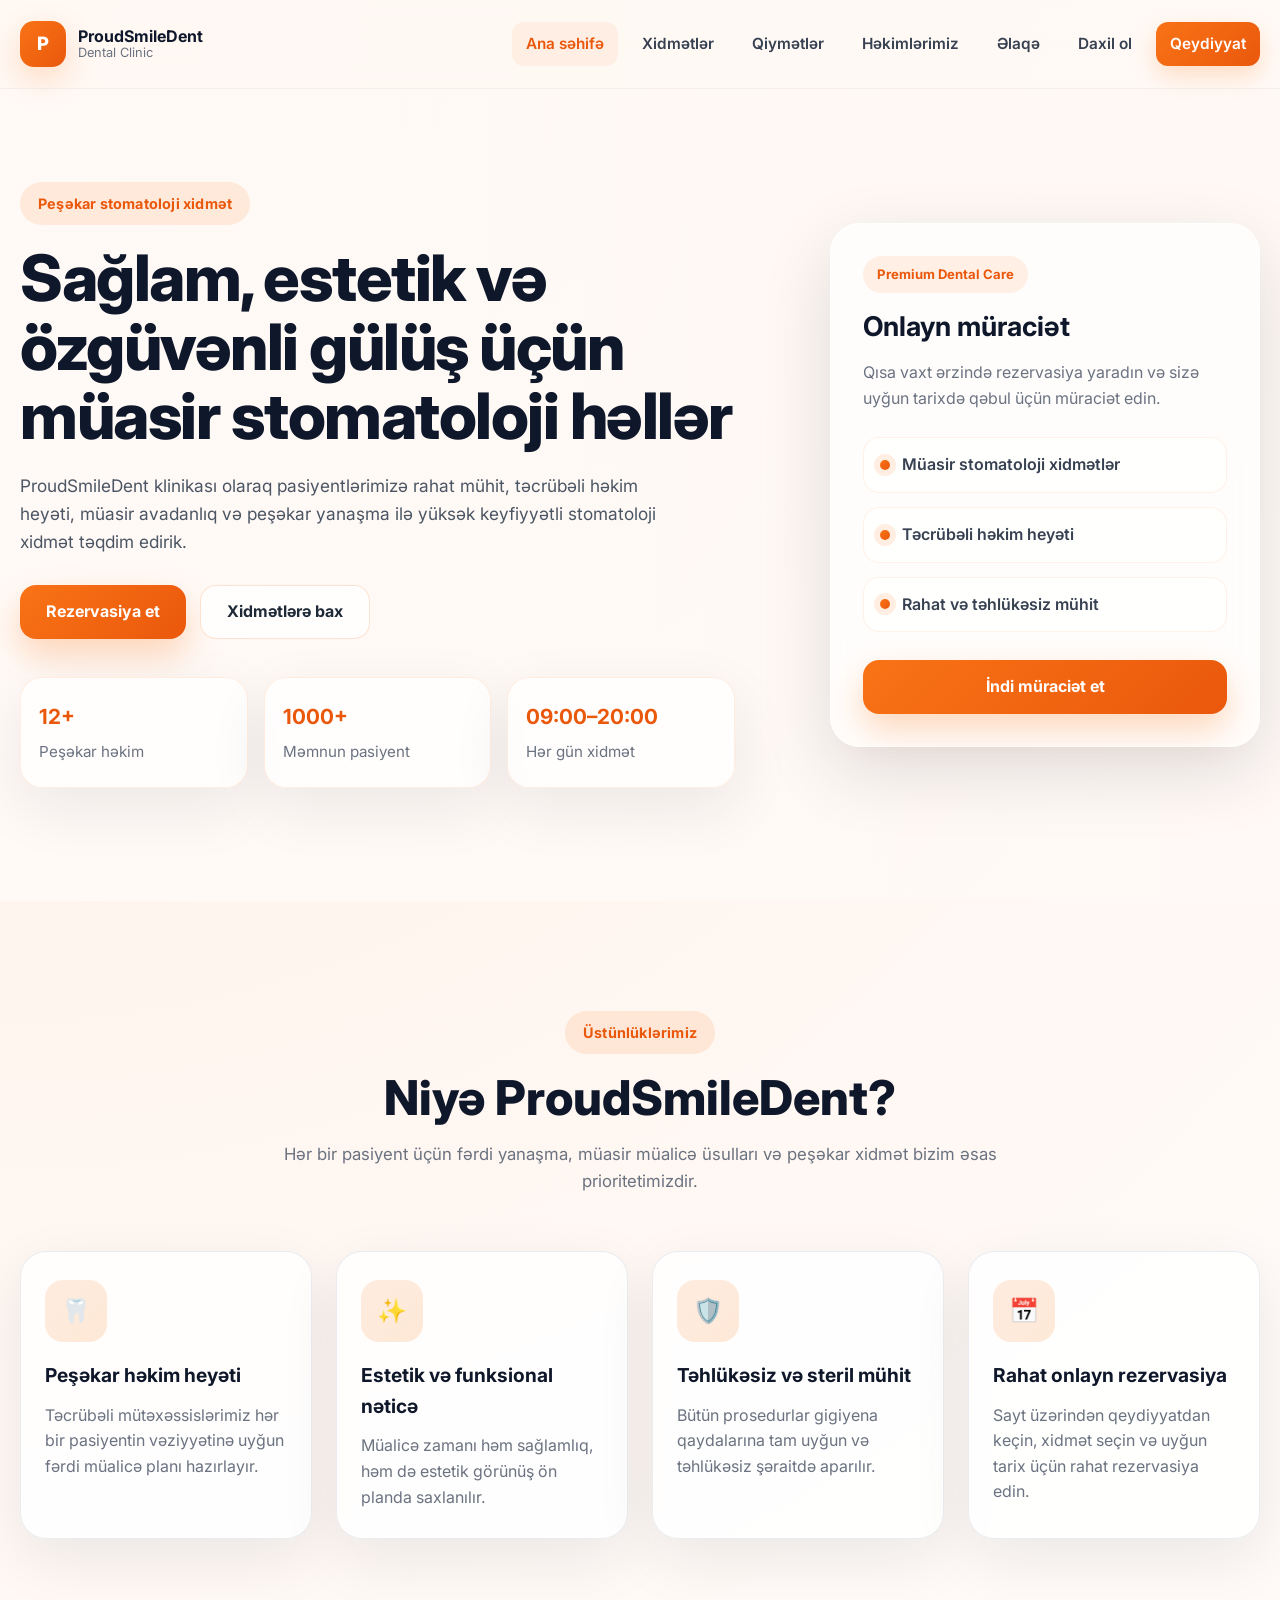
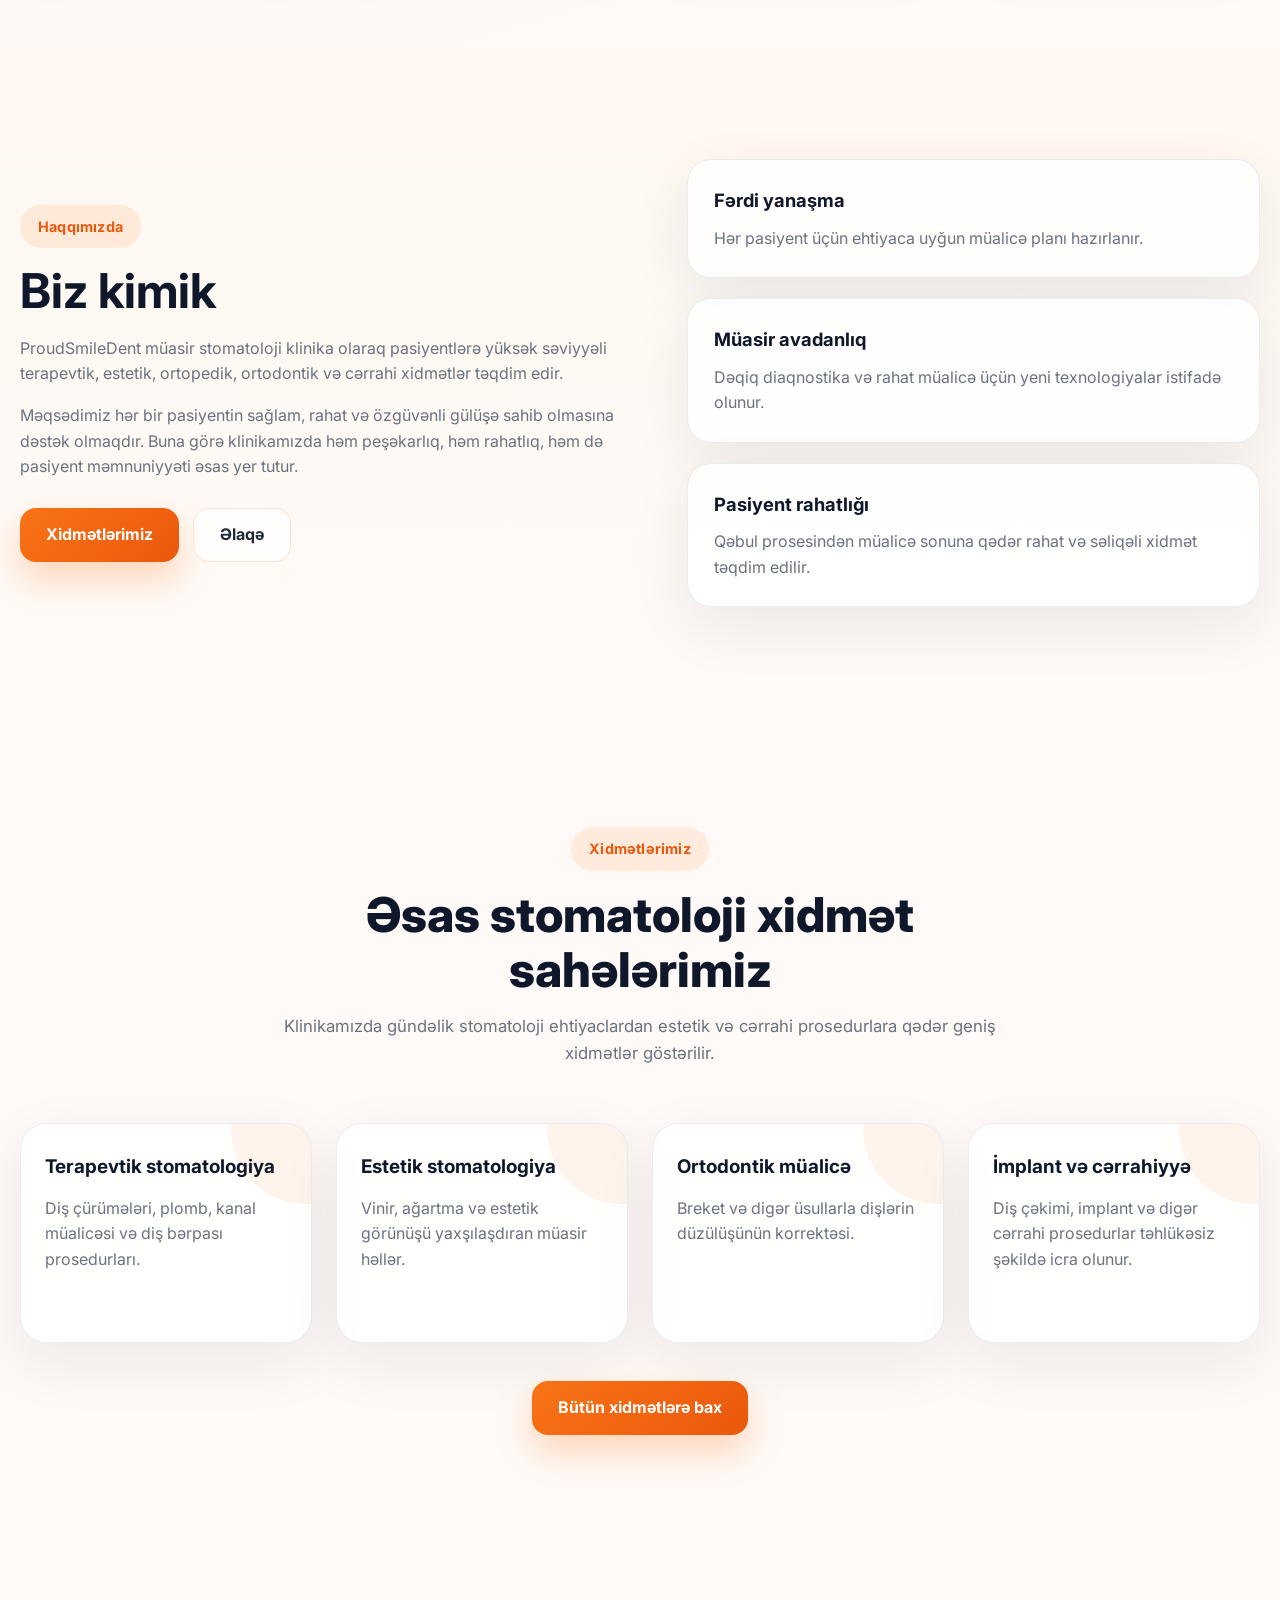
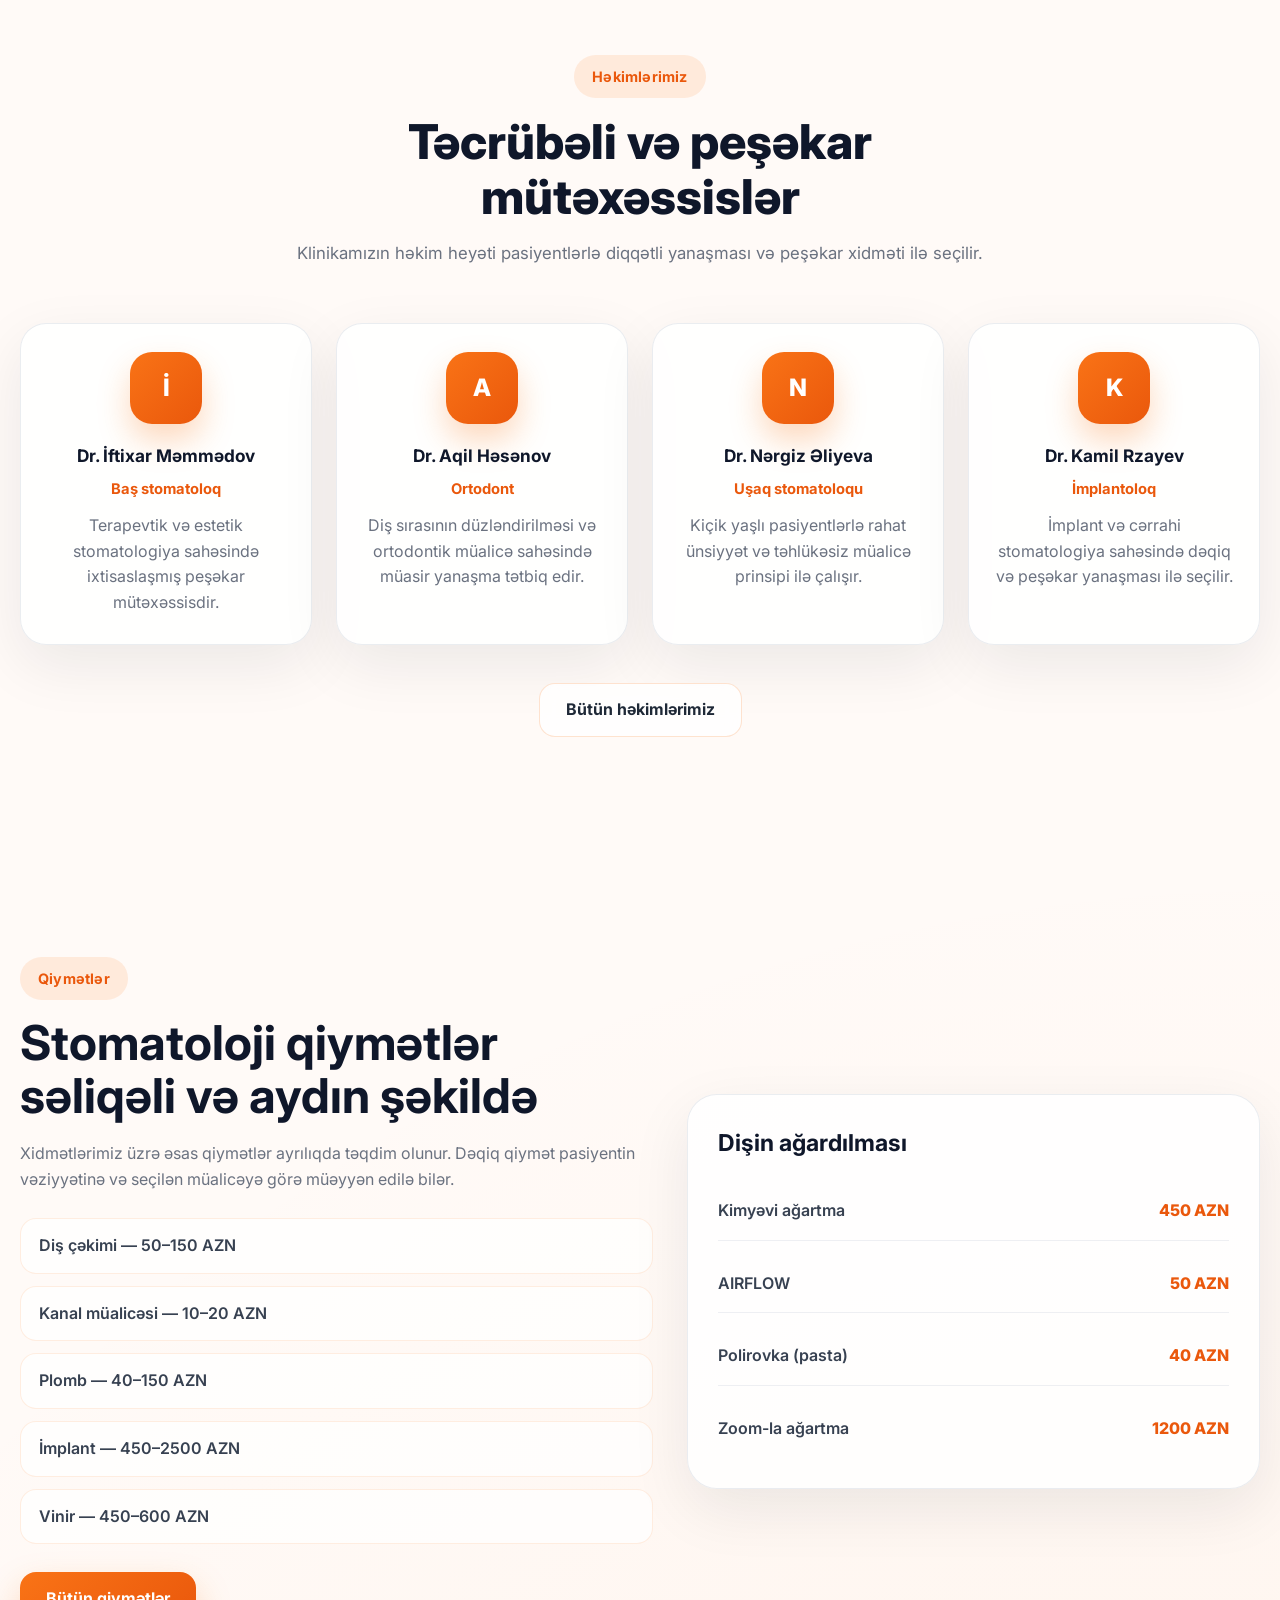
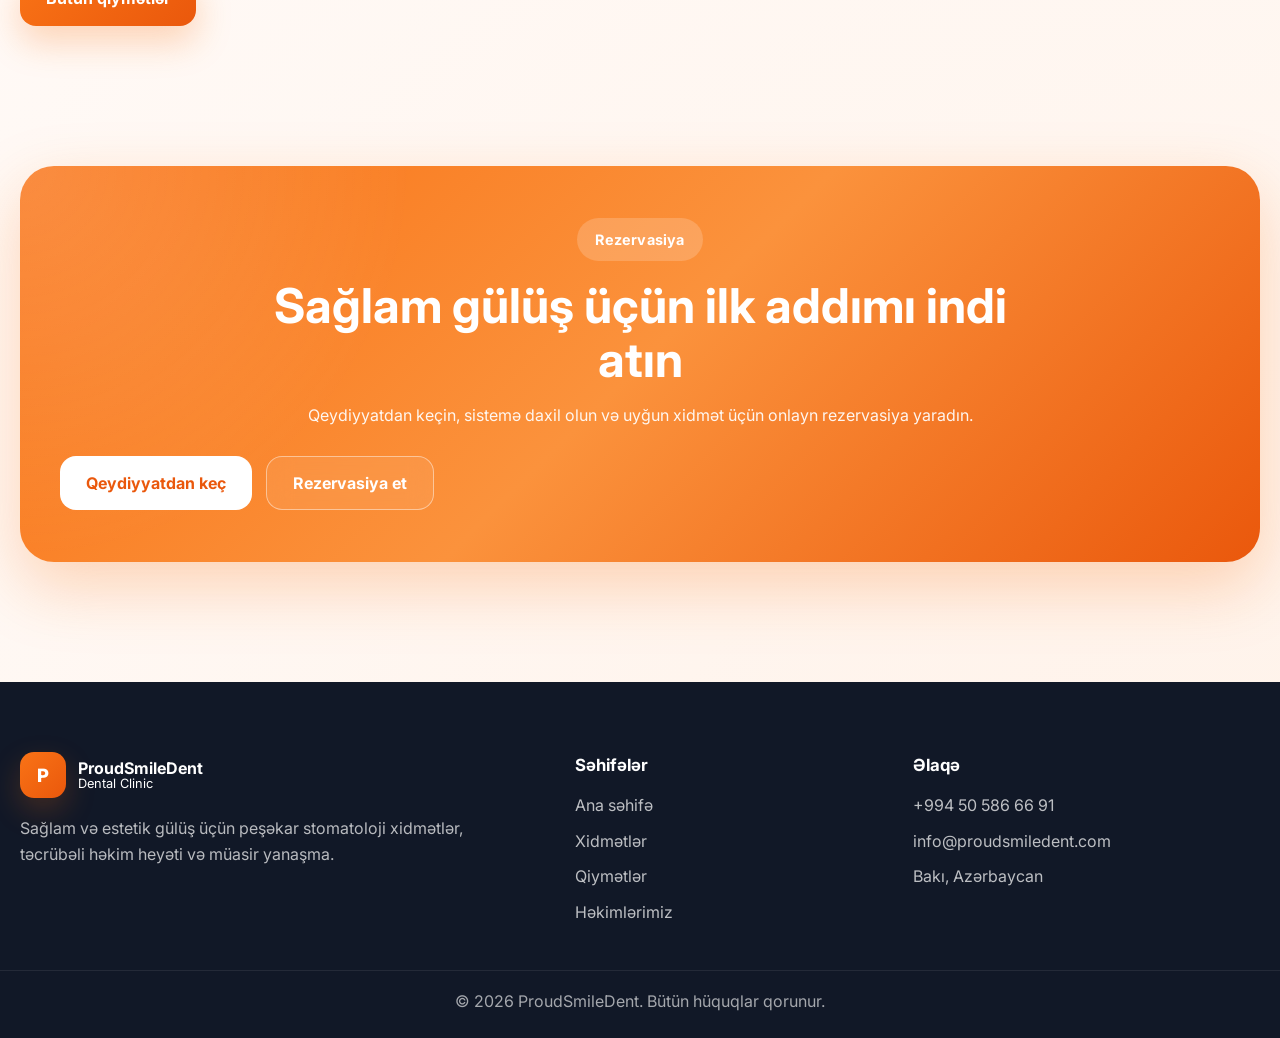
==== commit a7b6c0c8: "added github actions ci cd" ====
--- a/ProudSmileDent/wwwroot/index.html
+++ b/ProudSmileDent/wwwroot/index.html
@@ -85,28 +85,28 @@
                     <div class="hero-info-card glass-card">
                         <div class="hero-card-top">
                             <span class="mini-badge">Premium Dental Care</span>
-                            <h3>Onlayn Chat</h3>
+                            <h3>Onlayn müraciət</h3>
                             <p>
-                                Bizə mesaj yazın.
+                                Qısa vaxt ərzində rezervasiya yaradın və sizə uyğun tarixdə qəbul üçün müraciət edin.
                             </p>
                         </div>
 
                         <div class="hero-card-list">
                             <div class="hero-card-item">
                                 <span class="dot"></span>
-                                <p>rezervasiya etmədən əvvəl dişiniz haqqında məlumat ala bilərsiniz</p>
+                                <p>Müasir stomatoloji xidmətlər</p>
                             </div>
                             <div class="hero-card-item">
                                 <span class="dot"></span>
-                                <p>uyğun vaxt seçib sonra rezervasiya edə bilərsiniz</p>
+                                <p>Təcrübəli həkim heyəti</p>
                             </div>
                             <div class="hero-card-item">
                                 <span class="dot"></span>
-                                <p>məxfilik tam qorunur</p>
+                                <p>Rahat və təhlükəsiz mühit</p>
                             </div>
                         </div>
 
-                        <a href="contact.html" class="btn btn-primary full-btn">İndi müraciət et</a>
+                        <a href="reservation.html" class="btn btn-primary full-btn">İndi müraciət et</a>
                     </div>
                 </div>
             </div>
--- a/ProudSmileDent/wwwroot/style.css
+++ b/ProudSmileDent/wwwroot/style.css
@@ -826,7 +826,7 @@
     color: rgba(255, 255, 255, 0.62);
 }
 
-
+ 
 .page-hero {
     padding: 90px 0 40px;
     text-align: center;
@@ -1048,7 +1048,6 @@
 .delay-3 {
     transition-delay: 0.24s;
 }
-
 .toast-box {
     position: fixed;
     top: 24px;
@@ -1088,7 +1087,6 @@
     .toast-message.info {
         background: linear-gradient(135deg, #f97316, #ea580c);
     }
-
 .confirm-modal {
     position: fixed;
     inset: 0;
@@ -1140,749 +1138,6 @@
     justify-content: flex-end;
     flex-wrap: wrap;
 }
-
-
-.admin-status-modal {
-    max-width: 680px !important;
-    padding: 0 !important;
-    overflow: hidden;
-    border-radius: 28px !important;
-}
-
-.admin-status-header {
-    padding: 26px 28px;
-    background: linear-gradient(135deg, #f97316, #ea580c);
-    color: #fff;
-}
-
-    .admin-status-header span {
-        display: inline-flex;
-        padding: 7px 13px;
-        border-radius: 999px;
-        background: rgba(255,255,255,.18);
-        font-weight: 800;
-        font-size: 13px;
-        margin-bottom: 12px;
-    }
-
-    .admin-status-header h3 {
-        color: #fff;
-        margin: 0;
-        font-size: 26px;
-    }
-
-    .admin-status-header p {
-        color: rgba(255,255,255,.9);
-        margin: 8px 0 0;
-    }
-
-.admin-status-body {
-    padding: 24px 28px 28px;
-}
-
-.reject-box {
-    display: none;
-    margin-top: 18px;
-    padding: 18px;
-    border-radius: 20px;
-    background: #fff7ed;
-    border: 1px solid #fed7aa;
-}
-
-.reject-label {
-    display: block;
-    font-weight: 800;
-    color: #9a3412;
-    margin-bottom: 8px;
-}
-
-.reject-box textarea {
-    width: 100%;
-    min-height: 130px;
-    resize: vertical;
-    border-radius: 16px;
-    border: 1px solid #fed7aa;
-    padding: 14px 15px;
-    background: #fff;
-    transition: .25s ease;
-}
-
-    .reject-box textarea:focus {
-        border-color: #f97316;
-        box-shadow: 0 0 0 4px rgba(249,115,22,.13);
-    }
-
-.reject-hint {
-    margin-top: 9px;
-    color: #9a3412;
-    font-size: 13px;
-    line-height: 1.5;
-}
-
-.status-info-box {
-    display: flex;
-    gap: 12px;
-    background: #f9fafb;
-    border: 1px solid #e5e7eb;
-    border-radius: 18px;
-    padding: 14px;
-    color: #4b5563;
-}
-
-.status-info-icon {
-    width: 34px;
-    height: 34px;
-    border-radius: 12px;
-    background: #f97316;
-    color: #fff;
-    display: grid;
-    place-items: center;
-    font-weight: 900;
-    flex: 0 0 auto;
-}
-
-
-
-.online-chat-card {
-    overflow: hidden;
-    padding: 0 !important;
-    border-radius: 30px;
-}
-
-.chat-header {
-    background: linear-gradient(135deg, #f97316, #ea580c);
-    color: #fff;
-    padding: 26px 28px;
-}
-
-    .chat-header span {
-        display: inline-flex;
-        padding: 7px 13px;
-        border-radius: 999px;
-        background: rgba(255,255,255,.18);
-        font-weight: 800;
-        font-size: 13px;
-        margin-bottom: 12px;
-    }
-
-    .chat-header h2 {
-        color: #fff;
-        margin: 0;
-        font-size: 28px;
-    }
-
-    .chat-header p {
-        color: rgba(255,255,255,.9);
-        margin: 8px 0 0;
-    }
-
-.chat-body {
-    padding: 24px 28px 28px;
-    background: #fff;
-}
-
-.chat-window {
-    height: 340px;
-    overflow-y: auto;
-    border: 1px solid #fed7aa;
-    background: linear-gradient(180deg, #fff7ed, #fff);
-    border-radius: 22px;
-    padding: 18px;
-    display: flex;
-    flex-direction: column;
-    gap: 12px;
-}
-
-.chat-bubble {
-    max-width: 78%;
-    padding: 12px 15px;
-    border-radius: 18px;
-    font-size: 14px;
-    line-height: 1.5;
-}
-
-    .chat-bubble.admin {
-        background: #fff;
-        border: 1px solid #ffedd5;
-        color: #374151;
-        align-self: flex-start;
-        border-bottom-left-radius: 6px;
-    }
-
-    .chat-bubble.user {
-        background: linear-gradient(135deg, #f97316, #ea580c);
-        color: #fff;
-        align-self: flex-end;
-        border-bottom-right-radius: 6px;
-    }
-
-.chat-input-area {
-    display: grid;
-    grid-template-columns: 1fr auto;
-    gap: 12px;
-    margin-top: 14px;
-}
-
-    .chat-input-area input {
-        width: 100%;
-        border: 1px solid #e5e7eb;
-        border-radius: 16px;
-        padding: 14px 15px;
-        outline: none;
-        background: #fff;
-    }
-
-        .chat-input-area input:focus {
-            border-color: #f97316;
-            box-shadow: 0 0 0 4px rgba(249,115,22,.13);
-        }
-
-.chat-note {
-    margin-top: 10px;
-    color: #6b7280;
-    font-size: 13px;
-}
-
-
-.admin-status-modal {
-    max-width: 680px !important;
-    padding: 0 !important;
-    overflow: hidden;
-    border-radius: 28px !important;
-}
-
-.admin-status-header {
-    padding: 26px 28px;
-    background: linear-gradient(135deg, #f97316, #ea580c);
-    color: #fff;
-}
-
-    .admin-status-header span {
-        display: inline-flex;
-        padding: 7px 13px;
-        border-radius: 999px;
-        background: rgba(255,255,255,.18);
-        font-weight: 800;
-        font-size: 13px;
-        margin-bottom: 12px;
-    }
-
-    .admin-status-header h3 {
-        color: #fff;
-        margin: 0;
-        font-size: 26px;
-    }
-
-    .admin-status-header p {
-        color: rgba(255,255,255,.9);
-        margin: 8px 0 0;
-    }
-
-.admin-status-body {
-    padding: 24px 28px 28px;
-}
-
-.reject-box {
-    display: none;
-    margin-top: 18px;
-    padding: 18px;
-    border-radius: 20px;
-    background: #fff7ed;
-    border: 1px solid #fed7aa;
-}
-
-.reject-label {
-    display: block;
-    font-weight: 800;
-    color: #9a3412;
-    margin-bottom: 8px;
-}
-
-.reject-box textarea {
-    width: 100%;
-    min-height: 130px;
-    resize: vertical;
-    border-radius: 16px;
-    border: 1px solid #fed7aa;
-    padding: 14px 15px;
-    background: #fff;
-    transition: .25s ease;
-}
-
-    .reject-box textarea:focus {
-        border-color: #f97316;
-        box-shadow: 0 0 0 4px rgba(249,115,22,.13);
-    }
-
-.reject-hint {
-    margin-top: 9px;
-    color: #9a3412;
-    font-size: 13px;
-    line-height: 1.5;
-}
-
-.status-info-box {
-    display: flex;
-    gap: 12px;
-    background: #f9fafb;
-    border: 1px solid #e5e7eb;
-    border-radius: 18px;
-    padding: 14px;
-    color: #4b5563;
-}
-
-.status-info-icon {
-    width: 34px;
-    height: 34px;
-    border-radius: 12px;
-    background: #f97316;
-    color: #fff;
-    display: grid;
-    place-items: center;
-    font-weight: 900;
-    flex: 0 0 auto;
-}
-
-.admin-chat-shell {
-    overflow: hidden;
-    padding: 0 !important;
-    border-radius: 30px;
-}
-
-.admin-chat-top {
-    background: linear-gradient(135deg, #111827, #f97316);
-    padding: 26px 28px;
-    color: #fff;
-    display: flex;
-    justify-content: space-between;
-    gap: 18px;
-    flex-wrap: wrap;
-    align-items: center;
-}
-
-    .admin-chat-top span {
-        display: inline-flex;
-        padding: 7px 13px;
-        border-radius: 999px;
-        background: rgba(255,255,255,.18);
-        font-weight: 800;
-        font-size: 13px;
-        margin-bottom: 10px;
-    }
-
-    .admin-chat-top h2 {
-        color: #fff;
-        margin: 0;
-        font-size: 28px;
-    }
-
-    .admin-chat-top p {
-        margin: 8px 0 0;
-        color: rgba(255,255,255,.9);
-    }
-
-.admin-chat-body {
-    padding: 24px 28px 28px;
-    background: #fff;
-}
-
-.admin-chat-toolbar {
-    display: flex;
-    justify-content: space-between;
-    align-items: center;
-    gap: 12px;
-    flex-wrap: wrap;
-    background: #fff7ed;
-    border: 1px solid #fed7aa;
-    border-radius: 20px;
-    padding: 14px;
-    margin-bottom: 18px;
-}
-
-    .admin-chat-toolbar strong {
-        color: #9a3412;
-    }
-
-.admin-chat-tools {
-    display: flex;
-    gap: 10px;
-    flex-wrap: wrap;
-}
-
-.admin-chat-danger {
-    background: #dc2626 !important;
-}
-
-.admin-chat-window {
-    height: 560px;
-    overflow-y: auto;
-    border: 1px solid #fed7aa;
-    background: linear-gradient(180deg, #fff7ed, #fff);
-    border-radius: 24px;
-    padding: 18px;
-}
-
-.admin-chat-pro-layout {
-    display: grid;
-    grid-template-columns: 330px 1fr;
-    gap: 18px;
-    height: 100%;
-}
-
-.admin-chat-users-panel,
-.admin-chat-messages-panel {
-    min-height: 100%;
-    border-radius: 22px;
-}
-
-.admin-chat-users-panel {
-    background: rgba(255,255,255,.78);
-    border: 1px solid #ffedd5;
-    padding: 14px;
-    overflow-y: auto;
-}
-
-.admin-chat-messages-panel {
-    background: linear-gradient(180deg, #fff7ed, #fff);
-    border: 1px solid #fed7aa;
-    padding: 16px;
-    overflow: hidden;
-    display: flex;
-    flex-direction: column;
-}
-
-.admin-chat-panel-title {
-    display: flex;
-    justify-content: space-between;
-    gap: 10px;
-    align-items: center;
-    margin-bottom: 12px;
-}
-
-    .admin-chat-panel-title strong {
-        color: #111827;
-    }
-
-    .admin-chat-panel-title span {
-        color: #ea580c;
-        font-weight: 800;
-        font-size: 13px;
-    }
-
-.admin-user-chat-card {
-    width: 100%;
-    display: grid;
-    grid-template-columns: 44px 1fr auto;
-    gap: 12px;
-    align-items: center;
-    text-align: left;
-    padding: 12px;
-    border-radius: 18px;
-    background: #fff;
-    border: 1px solid #ffedd5;
-    margin-bottom: 10px;
-    cursor: pointer;
-    transition: .25s ease;
-}
-
-    .admin-user-chat-card:hover,
-    .admin-user-chat-card.active {
-        border-color: #f97316;
-        box-shadow: 0 16px 35px rgba(249,115,22,.16);
-        transform: translateY(-2px);
-    }
-
-.admin-user-chat-avatar {
-    width: 44px;
-    height: 44px;
-    border-radius: 15px;
-    display: grid;
-    place-items: center;
-    background: linear-gradient(135deg, #f97316, #ea580c);
-    color: #fff;
-    font-weight: 900;
-}
-
-.admin-user-chat-info {
-    min-width: 0;
-}
-
-    .admin-user-chat-info strong,
-    .admin-user-chat-info small,
-    .admin-user-chat-info p {
-        display: block;
-        overflow: hidden;
-        text-overflow: ellipsis;
-        white-space: nowrap;
-    }
-
-    .admin-user-chat-info strong {
-        color: #111827;
-        font-size: 14px;
-    }
-
-    .admin-user-chat-info small {
-        color: #6b7280;
-        font-size: 12px;
-    }
-
-    .admin-user-chat-info p {
-        color: #9a3412;
-        font-size: 12px;
-        margin: 4px 0 0;
-    }
-
-.admin-unread-badge {
-    min-width: 24px;
-    height: 24px;
-    border-radius: 999px;
-    background: #dc2626;
-    color: #fff;
-    display: grid;
-    place-items: center;
-    font-size: 12px;
-    font-weight: 900;
-}
-
-.admin-selected-chat-top {
-    display: flex;
-    justify-content: space-between;
-    gap: 14px;
-    align-items: center;
-    flex-wrap: wrap;
-    padding-bottom: 14px;
-    border-bottom: 1px solid #ffedd5;
-    margin-bottom: 14px;
-}
-
-    .admin-selected-chat-top strong {
-        display: block;
-        color: #111827;
-        font-size: 17px;
-    }
-
-    .admin-selected-chat-top span {
-        color: #6b7280;
-        font-size: 13px;
-    }
-
-.admin-selected-chat-actions {
-    display: flex;
-    gap: 8px;
-    flex-wrap: wrap;
-}
-
-.admin-chat-mini-btn {
-    border: 1px solid #fed7aa;
-    background: #fff7ed;
-    color: #ea580c;
-    padding: 9px 12px;
-    border-radius: 13px;
-    font-weight: 900;
-    cursor: pointer;
-    transition: .25s ease;
-}
-
-    .admin-chat-mini-btn:hover {
-        transform: translateY(-2px);
-    }
-
-    .admin-chat-mini-btn.danger {
-        background: #dc2626;
-        border-color: #dc2626;
-        color: #fff;
-    }
-
-    .admin-chat-mini-btn.cancel {
-        background: #f3f4f6;
-        border-color: #e5e7eb;
-        color: #374151;
-    }
-
-.admin-selected-chat-window {
-    flex: 1;
-    overflow-y: auto;
-    display: flex;
-    flex-direction: column;
-    gap: 12px;
-    padding-right: 4px;
-}
-
-.admin-message-wrap {
-    display: flex;
-    align-items: flex-end;
-    gap: 10px;
-}
-
-    .admin-message-wrap.user {
-        justify-content: flex-start;
-    }
-
-    .admin-message-wrap.admin {
-        justify-content: flex-end;
-    }
-
-    .admin-message-wrap.selected .admin-chat-bubble {
-        outline: 2px solid #f97316;
-        box-shadow: 0 0 0 5px rgba(249,115,22,.15);
-    }
-
-.admin-message-check {
-    width: 18px;
-    height: 18px;
-    accent-color: #f97316;
-    cursor: pointer;
-    margin-bottom: 18px;
-}
-
-.admin-chat-row {
-    max-width: 82%;
-    display: flex;
-    flex-direction: column;
-    gap: 6px;
-}
-
-    .admin-chat-row.user {
-        align-items: flex-start;
-    }
-
-    .admin-chat-row.admin {
-        align-items: flex-end;
-    }
-
-.admin-chat-bubble {
-    padding: 13px 15px;
-    border-radius: 18px;
-    line-height: 1.55;
-    word-break: break-word;
-    box-shadow: 0 14px 30px rgba(15,23,42,.06);
-}
-
-.admin-chat-row.user .admin-chat-bubble {
-    background: #fff;
-    border: 1px solid #ffedd5;
-    color: #374151;
-    border-bottom-left-radius: 6px;
-}
-
-.admin-chat-row.admin .admin-chat-bubble {
-    background: linear-gradient(135deg, #f97316, #ea580c);
-    color: #fff;
-    border-bottom-right-radius: 6px;
-}
-
-.admin-chat-meta {
-    font-size: 11px;
-    color: #6b7280;
-    display: flex;
-    gap: 8px;
-    align-items: center;
-    flex-wrap: wrap;
-}
-
-.admin-chat-reply-box {
-    display: grid;
-    grid-template-columns: 1fr auto;
-    gap: 12px;
-    margin-top: 16px;
-}
-
-    .admin-chat-reply-box input {
-        width: 100%;
-        border: 1px solid #e5e7eb;
-        border-radius: 16px;
-        padding: 14px 15px;
-        outline: none;
-    }
-
-        .admin-chat-reply-box input:focus {
-            border-color: #f97316;
-            box-shadow: 0 0 0 4px rgba(249,115,22,.13);
-        }
-
-.admin-chat-empty {
-    background: #fff;
-    border: 1px dashed #fed7aa;
-    border-radius: 20px;
-    padding: 22px;
-    color: #9a3412;
-    text-align: center;
-}
-
-@media (max-width: 900px) {
-    .admin-chat-pro-layout {
-        grid-template-columns: 1fr;
-    }
-
-    .admin-chat-window {
-        height: auto;
-        min-height: 720px;
-    }
-
-    .admin-chat-users-panel {
-        max-height: 320px;
-    }
-
-    .admin-selected-chat-window {
-        min-height: 380px;
-    }
-}
-
-@media (max-width: 700px) {
-    .admin-status-header,
-    .admin-status-body,
-    .admin-chat-top,
-    .admin-chat-body {
-        padding: 22px;
-    }
-
-    .admin-chat-reply-box {
-        grid-template-columns: 1fr;
-    }
-
-        .admin-chat-reply-box .btn {
-            width: 100%;
-        }
-
-    .admin-chat-row {
-        max-width: 94%;
-    }
-
-    .admin-selected-chat-actions {
-        width: 100%;
-    }
-
-    .admin-chat-mini-btn {
-        flex: 1;
-    }
-}
-
-@media (max-width: 700px) {
-    .admin-status-header,
-    .admin-status-body,
-    .chat-header,
-    .chat-body {
-        padding: 22px;
-    }
-
-    .confirm-modal-actions {
-        flex-direction: column-reverse;
-    }
-
-        .confirm-modal-actions .btn,
-        .chat-input-area .btn {
-            width: 100%;
-        }
-
-    .chat-input-area {
-        grid-template-columns: 1fr;
-    }
-
-    .chat-bubble {
-        max-width: 92%;
-    }
-}
-
 @media (max-width: 1200px) {
     .hero-content,
     .about-preview-grid,
@@ -2028,1715 +1283,3 @@
             text-align: left;
         }
 }
-
-
-
-.admin-main-section {
-    padding-top: 34px;
-}
-
-.admin-page-hero {
-    padding-bottom: 20px;
-}
-
-.admin-dashboard-grid {
-    display: grid;
-    grid-template-columns: repeat(6, minmax(0, 1fr));
-    gap: 18px;
-    margin-bottom: 10px;
-}
-
-.admin-stat-card {
-    position: relative;
-    overflow: hidden;
-    background: rgba(255, 255, 255, 0.88);
-    border: 1px solid rgba(249, 115, 22, 0.12);
-    border-radius: 26px;
-    padding: 22px 20px;
-    box-shadow: 0 18px 50px rgba(15, 23, 42, 0.07);
-    transition: all 0.28s ease;
-}
-
-    .admin-stat-card::before {
-        content: "";
-        position: absolute;
-        width: 110px;
-        height: 110px;
-        right: -48px;
-        top: -48px;
-        border-radius: 999px;
-        background: rgba(249, 115, 22, 0.10);
-    }
-
-    .admin-stat-card:hover {
-        transform: translateY(-6px);
-        border-color: rgba(249, 115, 22, 0.28);
-        box-shadow: 0 24px 70px rgba(249, 115, 22, 0.16);
-    }
-
-    .admin-stat-card span {
-        display: block;
-        color: #9a3412;
-        font-size: 13px;
-        font-weight: 800;
-        margin-bottom: 8px;
-    }
-
-    .admin-stat-card strong {
-        display: block;
-        color: #111827;
-        font-size: 34px;
-        line-height: 1;
-        font-weight: 900;
-        margin-bottom: 10px;
-    }
-
-    .admin-stat-card p {
-        color: #6b7280;
-        font-size: 13px;
-        margin: 0;
-    }
-
-.admin-chat-layout-card {
-    overflow: hidden;
-    border-radius: 34px;
-    background: rgba(255, 255, 255, 0.9);
-    border: 1px solid rgba(249, 115, 22, 0.14);
-    box-shadow: 0 24px 70px rgba(15, 23, 42, 0.08);
-}
-
-.admin-chat-main-header {
-    background: radial-gradient(circle at top left, rgba(255,255,255,0.18), transparent 28%), linear-gradient(135deg, #111827 0%, #1f2937 42%, #f97316 100%);
-    padding: 28px 30px;
-    color: #fff;
-    display: flex;
-    justify-content: space-between;
-    gap: 18px;
-    align-items: center;
-    flex-wrap: wrap;
-}
-
-    .admin-chat-main-header span {
-        display: inline-flex;
-        padding: 8px 14px;
-        border-radius: 999px;
-        background: rgba(255, 255, 255, 0.16);
-        color: #fff;
-        font-size: 13px;
-        font-weight: 800;
-        margin-bottom: 10px;
-    }
-
-    .admin-chat-main-header h2 {
-        color: #fff;
-        font-size: 30px;
-        margin: 0;
-        line-height: 1.15;
-    }
-
-    .admin-chat-main-header p {
-        color: rgba(255, 255, 255, 0.88);
-        margin: 8px 0 0;
-    }
-
-.admin-chat-tools {
-    display: flex;
-    gap: 10px;
-    flex-wrap: wrap;
-}
-
-.admin-chat-danger {
-    background: linear-gradient(135deg, #ef4444, #dc2626) !important;
-    color: #fff !important;
-    box-shadow: 0 16px 35px rgba(220, 38, 38, 0.22) !important;
-}
-
-.admin-chat-info-bar {
-    margin: 22px 26px 0;
-    padding: 15px 16px;
-    border: 1px solid #fed7aa;
-    background: #fff7ed;
-    border-radius: 22px;
-    display: flex;
-    align-items: center;
-    justify-content: space-between;
-    gap: 14px;
-    flex-wrap: wrap;
-}
-
-    .admin-chat-info-bar strong {
-        color: #9a3412;
-        font-weight: 900;
-    }
-
-    .admin-chat-info-bar p,
-    .admin-chat-info-bar div:last-child {
-        color: #6b7280;
-        margin: 4px 0 0;
-        font-size: 14px;
-    }
-
-.admin-chat-window-pro {
-    margin: 20px 26px 0;
-    min-height: 620px;
-    border-radius: 28px;
-    border: 1px solid #fed7aa;
-    background: linear-gradient(180deg, #fff7ed 0%, #ffffff 55%);
-    padding: 18px;
-}
-
-.admin-chat-pro-layout {
-    height: 620px;
-    display: grid;
-    grid-template-columns: 350px minmax(0, 1fr);
-    gap: 18px;
-}
-
-.admin-chat-users-panel {
-    height: 100%;
-    overflow-y: auto;
-    padding: 14px;
-    border-radius: 24px;
-    background: rgba(255, 255, 255, 0.86);
-    border: 1px solid #ffedd5;
-}
-
-.admin-chat-messages-panel {
-    height: 100%;
-    overflow: hidden;
-    display: flex;
-    flex-direction: column;
-    border-radius: 24px;
-    background: #fff;
-    border: 1px solid #ffedd5;
-    padding: 16px;
-}
-
-.admin-chat-panel-title {
-    display: flex;
-    justify-content: space-between;
-    align-items: center;
-    gap: 12px;
-    margin-bottom: 14px;
-    padding: 4px 2px 12px;
-    border-bottom: 1px solid #ffedd5;
-}
-
-    .admin-chat-panel-title strong {
-        display: block;
-        color: #111827;
-        font-size: 16px;
-        font-weight: 900;
-    }
-
-    .admin-chat-panel-title p {
-        color: #6b7280;
-        font-size: 12px;
-        margin: 3px 0 0;
-    }
-
-    .admin-chat-panel-title > span {
-        min-width: 32px;
-        height: 32px;
-        border-radius: 999px;
-        display: grid;
-        place-items: center;
-        background: linear-gradient(135deg, #f97316, #ea580c);
-        color: #fff;
-        font-size: 13px;
-        font-weight: 900;
-    }
-
-.admin-user-chat-card {
-    width: 100%;
-    display: grid;
-    grid-template-columns: 48px minmax(0, 1fr);
-    gap: 12px;
-    align-items: center;
-    text-align: left;
-    padding: 13px;
-    border-radius: 20px;
-    background: #fff;
-    border: 1px solid #ffedd5;
-    margin-bottom: 10px;
-    cursor: pointer;
-    transition: all 0.25s ease;
-}
-
-    .admin-user-chat-card:hover,
-    .admin-user-chat-card.active {
-        transform: translateY(-2px);
-        border-color: #f97316;
-        box-shadow: 0 16px 38px rgba(249, 115, 22, 0.15);
-    }
-
-    .admin-user-chat-card.active {
-        background: linear-gradient(180deg, #fff7ed, #fff);
-    }
-
-.admin-user-chat-avatar,
-.admin-selected-avatar {
-    width: 48px;
-    height: 48px;
-    border-radius: 17px;
-    display: grid;
-    place-items: center;
-    background: linear-gradient(135deg, #f97316, #ea580c);
-    color: #fff;
-    font-weight: 900;
-    box-shadow: 0 14px 28px rgba(249, 115, 22, 0.22);
-}
-
-.admin-user-chat-info {
-    min-width: 0;
-}
-
-.admin-user-chat-name-row {
-    display: flex;
-    align-items: center;
-    justify-content: space-between;
-    gap: 8px;
-}
-
-.admin-user-chat-info strong,
-.admin-user-chat-info small,
-.admin-user-chat-info p {
-    display: block;
-    overflow: hidden;
-    text-overflow: ellipsis;
-    white-space: nowrap;
-}
-
-.admin-user-chat-info strong {
-    color: #111827;
-    font-size: 14px;
-    font-weight: 900;
-}
-
-.admin-user-chat-info small {
-    color: #6b7280;
-    font-size: 12px;
-    margin-top: 2px;
-}
-
-.admin-user-chat-info p {
-    color: #9a3412;
-    font-size: 12px;
-    margin: 5px 0 0;
-}
-
-    .admin-user-chat-info p b {
-        color: #ea580c;
-    }
-
-.admin-unread-badge {
-    min-width: 24px;
-    height: 24px;
-    padding: 0 7px;
-    border-radius: 999px;
-    background: #dc2626;
-    color: #fff;
-    display: inline-grid;
-    place-items: center;
-    font-size: 12px;
-    font-weight: 900;
-    flex: 0 0 auto;
-}
-
-.admin-chat-placeholder,
-.admin-chat-loading,
-.admin-chat-empty {
-    height: 100%;
-    min-height: 180px;
-    display: flex;
-    flex-direction: column;
-    align-items: center;
-    justify-content: center;
-    text-align: center;
-    gap: 8px;
-    border-radius: 22px;
-    background: #fff7ed;
-    border: 1px dashed #fed7aa;
-    color: #9a3412;
-    padding: 24px;
-}
-
-.admin-chat-placeholder-icon {
-    width: 58px;
-    height: 58px;
-    display: grid;
-    place-items: center;
-    border-radius: 20px;
-    background: linear-gradient(135deg, #f97316, #ea580c);
-    color: #fff;
-    font-size: 24px;
-    margin-bottom: 6px;
-}
-
-.admin-chat-placeholder h3 {
-    color: #111827;
-    margin: 0;
-    font-size: 20px;
-}
-
-.admin-chat-placeholder p {
-    color: #6b7280;
-    margin: 0;
-    max-width: 420px;
-}
-
-.admin-selected-chat-top {
-    display: flex;
-    align-items: center;
-    justify-content: space-between;
-    gap: 14px;
-    flex-wrap: wrap;
-    padding-bottom: 14px;
-    margin-bottom: 14px;
-    border-bottom: 1px solid #ffedd5;
-}
-
-.admin-selected-user-head {
-    display: flex;
-    align-items: center;
-    gap: 12px;
-    min-width: 0;
-}
-
-    .admin-selected-user-head strong {
-        display: block;
-        color: #111827;
-        font-size: 17px;
-        font-weight: 900;
-    }
-
-    .admin-selected-user-head span {
-        display: block;
-        color: #6b7280;
-        font-size: 13px;
-    }
-
-.admin-selected-chat-actions {
-    display: flex;
-    gap: 8px;
-    flex-wrap: wrap;
-}
-
-.admin-chat-mini-btn {
-    min-height: 40px;
-    display: inline-flex;
-    align-items: center;
-    justify-content: center;
-    border: 1px solid #fed7aa;
-    background: #fff7ed;
-    color: #ea580c;
-    padding: 0 13px;
-    border-radius: 14px;
-    font-size: 13px;
-    font-weight: 900;
-    cursor: pointer;
-    transition: all 0.25s ease;
-}
-
-    .admin-chat-mini-btn:hover {
-        transform: translateY(-2px);
-        box-shadow: 0 12px 26px rgba(249, 115, 22, 0.14);
-    }
-
-    .admin-chat-mini-btn.danger {
-        background: #dc2626;
-        border-color: #dc2626;
-        color: #fff;
-    }
-
-    .admin-chat-mini-btn.cancel {
-        background: #f3f4f6;
-        border-color: #e5e7eb;
-        color: #374151;
-    }
-
-.admin-selected-chat-window {
-    flex: 1;
-    min-height: 0;
-    overflow-y: auto;
-    display: flex;
-    flex-direction: column;
-    gap: 12px;
-    padding: 4px 5px 4px 0;
-}
-
-.admin-message-wrap {
-    display: flex;
-    align-items: flex-end;
-    gap: 10px;
-}
-
-    .admin-message-wrap.user {
-        justify-content: flex-start;
-    }
-
-    .admin-message-wrap.admin {
-        justify-content: flex-end;
-    }
-
-.admin-message-check {
-    width: 18px;
-    height: 18px;
-    accent-color: #f97316;
-    cursor: pointer;
-    margin-bottom: 21px;
-    flex: 0 0 auto;
-}
-
-.admin-message-wrap.selected .admin-chat-bubble {
-    outline: 2px solid #f97316;
-    box-shadow: 0 0 0 5px rgba(249, 115, 22, 0.15);
-}
-
-.admin-chat-row {
-    max-width: 74%;
-    display: flex;
-    flex-direction: column;
-    gap: 6px;
-}
-
-    .admin-chat-row.user {
-        align-items: flex-start;
-    }
-
-    .admin-chat-row.admin {
-        align-items: flex-end;
-    }
-
-.admin-chat-bubble {
-    padding: 13px 15px;
-    border-radius: 19px;
-    line-height: 1.55;
-    word-break: break-word;
-    box-shadow: 0 14px 32px rgba(15, 23, 42, 0.06);
-}
-
-.admin-chat-row.user .admin-chat-bubble {
-    background: #fff;
-    border: 1px solid #ffedd5;
-    color: #374151;
-    border-bottom-left-radius: 7px;
-}
-
-.admin-chat-row.admin .admin-chat-bubble {
-    background: linear-gradient(135deg, #f97316, #ea580c);
-    color: #fff;
-    border-bottom-right-radius: 7px;
-}
-
-.admin-chat-meta {
-    display: flex;
-    align-items: center;
-    gap: 8px;
-    flex-wrap: wrap;
-    color: #9ca3af;
-    font-size: 11px;
-}
-
-.admin-chat-reply-pro {
-    margin: 16px 26px 26px;
-    display: grid;
-    grid-template-columns: minmax(0, 1fr) auto;
-    gap: 12px;
-}
-
-    .admin-chat-reply-pro input {
-        width: 100%;
-        border: 1px solid #e5e7eb;
-        border-radius: 18px;
-        padding: 15px 16px;
-        background: #fff;
-        transition: all 0.25s ease;
-    }
-
-        .admin-chat-reply-pro input:focus {
-            border-color: #f97316;
-            box-shadow: 0 0 0 4px rgba(249, 115, 22, 0.12);
-        }
-
-        .admin-chat-reply-pro input:disabled,
-        .admin-chat-reply-pro button:disabled {
-            opacity: 0.65;
-            cursor: not-allowed;
-        }
-
-/* User contact chat polishing */
-.chat-actions {
-    display: flex;
-    gap: 10px;
-    flex-wrap: wrap;
-    margin-bottom: 14px;
-}
-
-.chat-small-btn {
-    min-height: 42px;
-    display: inline-flex;
-    align-items: center;
-    justify-content: center;
-    border: 1px solid #fed7aa;
-    background: #fff7ed;
-    color: #ea580c;
-    padding: 0 14px;
-    border-radius: 14px;
-    font-size: 13px;
-    font-weight: 900;
-    cursor: pointer;
-    transition: all 0.25s ease;
-}
-
-    .chat-small-btn:hover {
-        transform: translateY(-2px);
-        box-shadow: 0 12px 26px rgba(249, 115, 22, 0.14);
-    }
-
-    .chat-small-btn.danger {
-        background: #dc2626;
-        border-color: #dc2626;
-        color: #fff;
-    }
-
-    .chat-small-btn.cancel {
-        background: #f3f4f6;
-        border-color: #e5e7eb;
-        color: #374151;
-    }
-
-.chat-row-wrap {
-    display: flex;
-    gap: 10px;
-    align-items: flex-end;
-}
-
-    .chat-row-wrap.user {
-        justify-content: flex-end;
-    }
-
-    .chat-row-wrap.admin {
-        justify-content: flex-start;
-    }
-
-.chat-row {
-    max-width: 82%;
-    display: flex;
-    flex-direction: column;
-    gap: 5px;
-}
-
-    .chat-row.user {
-        align-items: flex-end;
-    }
-
-    .chat-row.admin {
-        align-items: flex-start;
-    }
-
-        .chat-row.admin .chat-bubble {
-            max-width: 100%;
-            background: #fff;
-            border: 1px solid #ffedd5;
-            color: #374151;
-            align-self: auto;
-            border-bottom-left-radius: 6px;
-        }
-
-    .chat-row.user .chat-bubble {
-        max-width: 100%;
-        background: linear-gradient(135deg, #f97316, #ea580c);
-        color: #fff;
-        align-self: auto;
-        border-bottom-right-radius: 6px;
-    }
-
-.chat-meta {
-    font-size: 11px;
-    color: #9ca3af;
-}
-
-.chat-check {
-    width: 18px;
-    height: 18px;
-    accent-color: #f97316;
-    cursor: pointer;
-    margin-bottom: 20px;
-}
-
-.selected-chat .chat-bubble {
-    outline: 2px solid #f97316;
-    box-shadow: 0 0 0 5px rgba(249, 115, 22, 0.15);
-}
-
-.new-message-notification {
-    position: fixed;
-    right: 26px;
-    bottom: 26px;
-    z-index: 9999;
-    max-width: 360px;
-    background: #111827;
-    color: #fff;
-    padding: 18px 20px;
-    border-radius: 22px;
-    box-shadow: 0 24px 70px rgba(15, 23, 42, 0.25);
-    transform: translateY(30px);
-    opacity: 0;
-    visibility: hidden;
-    transition: all 0.35s ease;
-    cursor: pointer;
-    border: 1px solid rgba(255, 255, 255, 0.12);
-}
-
-    .new-message-notification.show {
-        transform: translateY(0);
-        opacity: 1;
-        visibility: visible;
-    }
-
-    .new-message-notification strong {
-        display: block;
-        margin-bottom: 4px;
-        color: #fdba74;
-    }
-
-    .new-message-notification p {
-        margin: 0;
-        color: rgba(255, 255, 255, 0.85);
-        font-size: 14px;
-    }
-
-@media (max-width: 1200px) {
-    .admin-dashboard-grid {
-        grid-template-columns: repeat(3, minmax(0, 1fr));
-    }
-}
-
-@media (max-width: 980px) {
-    .admin-chat-pro-layout {
-        height: auto;
-        grid-template-columns: 1fr;
-    }
-
-    .admin-chat-users-panel {
-        height: auto;
-        max-height: 340px;
-    }
-
-    .admin-chat-messages-panel {
-        min-height: 520px;
-    }
-
-    .admin-chat-window-pro {
-        min-height: 760px;
-    }
-}
-
-@media (max-width: 760px) {
-    .admin-dashboard-grid {
-        grid-template-columns: repeat(2, minmax(0, 1fr));
-    }
-
-    .admin-chat-main-header,
-    .admin-chat-info-bar,
-    .admin-chat-window-pro,
-    .admin-chat-reply-pro {
-        margin-left: 18px;
-        margin-right: 18px;
-    }
-
-    .admin-chat-main-header {
-        padding: 24px 22px;
-    }
-
-    .admin-chat-reply-pro {
-        grid-template-columns: 1fr;
-    }
-
-        .admin-chat-reply-pro .btn {
-            width: 100%;
-        }
-
-    .admin-selected-chat-actions {
-        width: 100%;
-    }
-
-    .admin-chat-mini-btn {
-        flex: 1;
-    }
-
-    .admin-chat-row {
-        max-width: 90%;
-    }
-}
-
-@media (max-width: 540px) {
-    .admin-dashboard-grid {
-        grid-template-columns: 1fr;
-    }
-
-    .admin-chat-window-pro {
-        padding: 12px;
-        min-height: 720px;
-    }
-
-    .admin-user-chat-card {
-        grid-template-columns: 42px minmax(0, 1fr);
-    }
-
-    .admin-user-chat-avatar,
-    .admin-selected-avatar {
-        width: 42px;
-        height: 42px;
-        border-radius: 15px;
-    }
-
-    .admin-selected-user-head {
-        width: 100%;
-    }
-
-    .new-message-notification {
-        left: 16px;
-        right: 16px;
-        bottom: 18px;
-        max-width: none;
-    }
-}
-
-
-
-
-
-.online-chat-card {
-    overflow: hidden !important;
-    padding: 0 !important;
-    border-radius: 30px !important;
-    background: #fff !important;
-    border: 1px solid rgba(249, 115, 22, 0.16) !important;
-    box-shadow: 0 24px 75px rgba(15, 23, 42, 0.10) !important;
-}
-
-.chat-header {
-    background: radial-gradient(circle at top left, rgba(255,255,255,.24), transparent 30%), linear-gradient(135deg, #f97316, #ea580c) !important;
-    color: #fff !important;
-    padding: 28px 30px !important;
-}
-
-    .chat-header span {
-        display: inline-flex !important;
-        padding: 7px 13px !important;
-        border-radius: 999px !important;
-        background: rgba(255,255,255,.18) !important;
-        color: #fff !important;
-        font-weight: 900 !important;
-        font-size: 13px !important;
-        margin-bottom: 12px !important;
-    }
-
-    .chat-header h2 {
-        color: #fff !important;
-        margin: 0 !important;
-        font-size: clamp(1.55rem, 3vw, 2rem) !important;
-        line-height: 1.15 !important;
-    }
-
-    .chat-header p {
-        color: rgba(255,255,255,.92) !important;
-        margin: 9px 0 0 !important;
-    }
-
-.chat-body {
-    padding: 24px 28px 28px !important;
-    background: #fff !important;
-}
-
-.chat-user-info {
-    background: #fff7ed !important;
-    border: 1px solid #fed7aa !important;
-    border-radius: 18px !important;
-    padding: 14px 15px !important;
-    margin-bottom: 14px !important;
-    color: #9a3412 !important;
-    font-weight: 800 !important;
-    word-break: break-word !important;
-}
-
-.chat-auth-box {
-    background: linear-gradient(180deg, #fff7ed, #fff) !important;
-    border: 1px solid #fed7aa !important;
-    border-radius: 22px !important;
-    padding: 22px !important;
-}
-
-.chat-faq-box {
-    background: linear-gradient(180deg, #fff7ed 0%, #ffffff 100%) !important;
-    border: 1px solid #fed7aa !important;
-    border-radius: 24px !important;
-    padding: 16px !important;
-    margin-bottom: 14px !important;
-    box-shadow: 0 16px 40px rgba(249, 115, 22, 0.08) !important;
-}
-
-.chat-faq-title {
-    display: flex !important;
-    justify-content: space-between !important;
-    gap: 12px !important;
-    align-items: flex-start !important;
-    margin-bottom: 13px !important;
-}
-
-    .chat-faq-title strong {
-        display: block !important;
-        color: #111827 !important;
-        font-size: 15px !important;
-        font-weight: 900 !important;
-        margin-bottom: 3px !important;
-    }
-
-    .chat-faq-title p {
-        margin: 0 !important;
-        color: #6b7280 !important;
-        font-size: 12.5px !important;
-        line-height: 1.45 !important;
-    }
-
-    .chat-faq-title span {
-        flex: 0 0 auto !important;
-        color: #ea580c !important;
-        font-size: 12px !important;
-        font-weight: 900 !important;
-        background: #ffedd5 !important;
-        padding: 7px 11px !important;
-        border-radius: 999px !important;
-    }
-
-.chat-faq-chips {
-    display: flex !important;
-    flex-wrap: wrap !important;
-    gap: 8px !important;
-}
-
-    .chat-faq-chips button {
-        border: 1px solid #fed7aa !important;
-        background: #fff !important;
-        color: #9a3412 !important;
-        padding: 9px 12px !important;
-        border-radius: 999px !important;
-        font-weight: 850 !important;
-        font-size: 13px !important;
-        cursor: pointer !important;
-        transition: all .25s ease !important;
-        box-shadow: 0 8px 20px rgba(15,23,42,.04) !important;
-    }
-
-        .chat-faq-chips button:hover {
-            background: linear-gradient(135deg, #f97316, #ea580c) !important;
-            color: #fff !important;
-            border-color: #f97316 !important;
-            transform: translateY(-2px) !important;
-            box-shadow: 0 14px 30px rgba(249,115,22,.20) !important;
-        }
-
-.chat-actions {
-    display: flex !important;
-    gap: 10px !important;
-    flex-wrap: wrap !important;
-    margin-bottom: 14px !important;
-}
-
-.chat-small-btn {
-    border-radius: 14px !important;
-    padding: 10px 14px !important;
-    font-weight: 850 !important;
-    cursor: pointer !important;
-    transition: all .25s ease !important;
-    background: #fff7ed !important;
-    color: #ea580c !important;
-    border: 1px solid #fed7aa !important;
-}
-
-    .chat-small-btn:hover {
-        transform: translateY(-2px) !important;
-        box-shadow: 0 14px 30px rgba(249,115,22,.15) !important;
-    }
-
-    .chat-small-btn.danger {
-        background: #dc2626 !important;
-        color: #fff !important;
-        border-color: #dc2626 !important;
-    }
-
-    .chat-small-btn.cancel {
-        background: #f3f4f6 !important;
-        color: #374151 !important;
-        border-color: #e5e7eb !important;
-    }
-
-.chat-window {
-    height: 370px !important;
-    overflow-y: auto !important;
-    border: 1px solid #fed7aa !important;
-    background: linear-gradient(180deg, #fff7ed, #fff) !important;
-    border-radius: 22px !important;
-    padding: 18px !important;
-    display: flex !important;
-    flex-direction: column !important;
-    gap: 12px !important;
-    scroll-behavior: smooth !important;
-}
-
-.chat-row-wrap {
-    display: flex !important;
-    gap: 10px !important;
-    align-items: flex-end !important;
-}
-
-    .chat-row-wrap.user {
-        justify-content: flex-end !important;
-    }
-
-    .chat-row-wrap.admin {
-        justify-content: flex-start !important;
-    }
-
-.chat-row {
-    display: flex !important;
-    flex-direction: column !important;
-    gap: 5px !important;
-    max-width: 84% !important;
-}
-
-    .chat-row.user {
-        align-items: flex-end !important;
-    }
-
-    .chat-row.admin {
-        align-items: flex-start !important;
-    }
-
-.chat-bubble {
-    max-width: none !important;
-    padding: 12px 15px !important;
-    border-radius: 18px !important;
-    font-size: 14px !important;
-    line-height: 1.5 !important;
-    word-break: break-word !important;
-    box-shadow: 0 14px 30px rgba(15,23,42,.06) !important;
-}
-
-.chat-row.admin .chat-bubble {
-    background: #fff !important;
-    border: 1px solid #ffedd5 !important;
-    color: #374151 !important;
-    border-bottom-left-radius: 6px !important;
-}
-
-.chat-row.user .chat-bubble {
-    background: linear-gradient(135deg, #f97316, #ea580c) !important;
-    color: #fff !important;
-    border-bottom-right-radius: 6px !important;
-}
-
-.chat-meta {
-    font-size: 11px !important;
-    color: #9ca3af !important;
-}
-
-.chat-check {
-    width: 19px !important;
-    height: 19px !important;
-    accent-color: #f97316 !important;
-    cursor: pointer !important;
-    margin-bottom: 18px !important;
-}
-
-.selected-chat .chat-bubble {
-    outline: 2px solid #f97316 !important;
-    box-shadow: 0 0 0 5px rgba(249,115,22,.15) !important;
-}
-
-.chat-input-area {
-    display: grid !important;
-    grid-template-columns: 1fr auto !important;
-    gap: 12px !important;
-    margin-top: 14px !important;
-}
-
-    .chat-input-area input {
-        width: 100% !important;
-        border: 1px solid #e5e7eb !important;
-        border-radius: 16px !important;
-        padding: 14px 15px !important;
-        outline: none !important;
-        background: #fff !important;
-        transition: all .25s ease !important;
-    }
-
-        .chat-input-area input:focus {
-            border-color: #f97316 !important;
-            box-shadow: 0 0 0 4px rgba(249,115,22,.13) !important;
-        }
-
-.new-message-notification {
-    position: fixed !important;
-    right: 26px !important;
-    bottom: 26px !important;
-    z-index: 9999 !important;
-    max-width: 360px !important;
-    background: #111827 !important;
-    color: #fff !important;
-    padding: 18px 20px !important;
-    border-radius: 22px !important;
-    box-shadow: 0 24px 70px rgba(15,23,42,.25) !important;
-    transform: translateY(30px) !important;
-    opacity: 0 !important;
-    visibility: hidden !important;
-    transition: all .35s ease !important;
-    cursor: pointer !important;
-    border: 1px solid rgba(255,255,255,.12) !important;
-}
-
-    .new-message-notification.show {
-        transform: translateY(0) !important;
-        opacity: 1 !important;
-        visibility: visible !important;
-    }
-
-    .new-message-notification strong {
-        display: block !important;
-        margin-bottom: 4px !important;
-        color: #fdba74 !important;
-    }
-
-    .new-message-notification p {
-        margin: 0 !important;
-        color: rgba(255,255,255,.85) !important;
-        font-size: 14px !important;
-    }
-
-/* ---------- PREMIUM ADMIN CHAT ---------- */
-
-.admin-main-section {
-    padding-top: 56px !important;
-}
-
-.admin-dashboard-grid {
-    display: grid !important;
-    grid-template-columns: repeat(6, minmax(0, 1fr)) !important;
-    gap: 18px !important;
-    margin-bottom: 8px !important;
-}
-
-.admin-stat-card {
-    background: rgba(255,255,255,.92) !important;
-    border: 1px solid rgba(249,115,22,.14) !important;
-    border-radius: 26px !important;
-    padding: 24px 20px !important;
-    box-shadow: 0 20px 60px rgba(15,23,42,.08) !important;
-    transition: all .3s ease !important;
-}
-
-    .admin-stat-card:hover {
-        transform: translateY(-6px) !important;
-        box-shadow: 0 24px 70px rgba(249,115,22,.16) !important;
-    }
-
-    .admin-stat-card span {
-        display: block !important;
-        color: #9a3412 !important;
-        font-weight: 850 !important;
-        font-size: 13px !important;
-        margin-bottom: 10px !important;
-    }
-
-    .admin-stat-card strong {
-        display: block !important;
-        color: #111827 !important;
-        font-size: 34px !important;
-        line-height: 1 !important;
-        margin-bottom: 10px !important;
-    }
-
-    .admin-stat-card p {
-        margin: 0 !important;
-        color: #6b7280 !important;
-        font-size: 13px !important;
-    }
-
-.admin-chat-layout-card,
-.admin-chat-shell {
-    overflow: hidden !important;
-    padding: 0 !important;
-    border-radius: 34px !important;
-    background: #fff !important;
-    border: 1px solid rgba(249,115,22,.18) !important;
-    box-shadow: 0 30px 90px rgba(15,23,42,.10) !important;
-}
-
-.admin-chat-main-header,
-.admin-chat-top {
-    background: radial-gradient(circle at top left, rgba(255,255,255,.22), transparent 28%), linear-gradient(135deg, #111827, #f97316) !important;
-    padding: 30px 32px !important;
-    color: #fff !important;
-    display: flex !important;
-    justify-content: space-between !important;
-    gap: 18px !important;
-    align-items: center !important;
-    flex-wrap: wrap !important;
-}
-
-    .admin-chat-main-header span,
-    .admin-chat-top span {
-        display: inline-flex !important;
-        padding: 8px 14px !important;
-        border-radius: 999px !important;
-        background: rgba(255,255,255,.18) !important;
-        color: #fff !important;
-        font-weight: 900 !important;
-        font-size: 13px !important;
-        margin-bottom: 10px !important;
-    }
-
-    .admin-chat-main-header h2,
-    .admin-chat-top h2 {
-        margin: 0 !important;
-        color: #fff !important;
-        font-size: 30px !important;
-    }
-
-    .admin-chat-main-header p,
-    .admin-chat-top p {
-        margin: 8px 0 0 !important;
-        color: rgba(255,255,255,.88) !important;
-    }
-
-.admin-chat-tools {
-    display: flex !important;
-    gap: 10px !important;
-    flex-wrap: wrap !important;
-}
-
-.admin-chat-danger {
-    background: #dc2626 !important;
-    box-shadow: 0 16px 35px rgba(220,38,38,.22) !important;
-}
-
-.admin-chat-info-bar,
-.admin-chat-toolbar {
-    margin: 24px 28px 0 !important;
-    padding: 16px !important;
-    border-radius: 22px !important;
-    background: #fff7ed !important;
-    border: 1px solid #fed7aa !important;
-    display: flex !important;
-    justify-content: space-between !important;
-    gap: 12px !important;
-    align-items: center !important;
-    flex-wrap: wrap !important;
-}
-
-    .admin-chat-info-bar strong,
-    .admin-chat-toolbar strong {
-        color: #9a3412 !important;
-    }
-
-    .admin-chat-info-bar p,
-    .admin-chat-toolbar p,
-    .admin-chat-info-bar div {
-        color: #6b7280 !important;
-    }
-
-.admin-chat-window-pro,
-.admin-chat-window {
-    margin: 18px 28px 0 !important;
-    min-height: 620px !important;
-    height: auto !important;
-    border-radius: 28px !important;
-    background: linear-gradient(180deg, #fff7ed, #fff) !important;
-    border: 1px solid #fed7aa !important;
-    padding: 18px !important;
-    overflow: hidden !important;
-}
-
-.admin-chat-pro-layout {
-    min-height: 620px !important;
-    height: 620px !important;
-    display: grid !important;
-    grid-template-columns: 380px 1fr !important;
-    gap: 18px !important;
-}
-
-.admin-chat-users-panel,
-.admin-chat-messages-panel {
-    min-height: 0 !important;
-    border-radius: 24px !important;
-}
-
-.admin-chat-users-panel {
-    padding: 16px !important;
-    background: rgba(255,255,255,.88) !important;
-    border: 1px solid #ffedd5 !important;
-    overflow-y: auto !important;
-}
-
-.admin-chat-messages-panel {
-    background: #fff !important;
-    border: 1px solid #ffedd5 !important;
-    overflow: hidden !important;
-    display: flex !important;
-    flex-direction: column !important;
-}
-
-.admin-chat-panel-title {
-    display: flex !important;
-    justify-content: space-between !important;
-    align-items: center !important;
-    gap: 12px !important;
-    margin-bottom: 16px !important;
-}
-
-    .admin-chat-panel-title strong {
-        display: block !important;
-        color: #111827 !important;
-        font-size: 18px !important;
-    }
-
-    .admin-chat-panel-title p {
-        margin: 2px 0 0 !important;
-        color: #6b7280 !important;
-        font-size: 13px !important;
-    }
-
-    .admin-chat-panel-title span {
-        width: 34px !important;
-        height: 34px !important;
-        display: grid !important;
-        place-items: center !important;
-        border-radius: 13px !important;
-        background: linear-gradient(135deg, #f97316, #ea580c) !important;
-        color: #fff !important;
-        font-weight: 900 !important;
-    }
-
-.admin-user-chat-card {
-    width: 100% !important;
-    display: block !important;
-    text-align: left !important;
-    padding: 14px !important;
-    margin-bottom: 12px !important;
-    border-radius: 22px !important;
-    background: #fff !important;
-    border: 1px solid #ffedd5 !important;
-    box-shadow: 0 14px 34px rgba(15,23,42,.05) !important;
-    transition: all .28s ease !important;
-    cursor: default !important;
-}
-
-    .admin-user-chat-card:hover,
-    .admin-user-chat-card.active {
-        border-color: #f97316 !important;
-        transform: translateY(-3px) !important;
-        box-shadow: 0 22px 50px rgba(249,115,22,.16) !important;
-    }
-
-.admin-user-chat-card-top {
-    display: grid !important;
-    grid-template-columns: 50px 1fr !important;
-    gap: 12px !important;
-    align-items: center !important;
-    margin-bottom: 12px !important;
-}
-
-.admin-user-chat-avatar,
-.admin-selected-avatar {
-    width: 50px !important;
-    height: 50px !important;
-    border-radius: 17px !important;
-    display: grid !important;
-    place-items: center !important;
-    background: linear-gradient(135deg, #f97316, #ea580c) !important;
-    color: #fff !important;
-    font-weight: 900 !important;
-    box-shadow: 0 14px 28px rgba(249,115,22,.22) !important;
-}
-
-.admin-user-chat-info {
-    min-width: 0 !important;
-}
-
-.admin-user-chat-name-row {
-    display: flex !important;
-    justify-content: space-between !important;
-    gap: 8px !important;
-    align-items: center !important;
-}
-
-    .admin-user-chat-name-row strong,
-    .admin-user-chat-info strong {
-        overflow: hidden !important;
-        text-overflow: ellipsis !important;
-        white-space: nowrap !important;
-        color: #111827 !important;
-        font-size: 15px !important;
-    }
-
-.admin-user-chat-info small {
-    display: block !important;
-    overflow: hidden !important;
-    text-overflow: ellipsis !important;
-    white-space: nowrap !important;
-    color: #6b7280 !important;
-    font-size: 12px !important;
-    margin-top: 2px !important;
-}
-
-.admin-user-chat-preview,
-.admin-user-chat-info p {
-    padding: 11px 12px !important;
-    border-radius: 16px !important;
-    background: #fff7ed !important;
-    color: #9a3412 !important;
-    font-size: 13px !important;
-    line-height: 1.45 !important;
-    margin: 0 0 12px !important;
-    display: -webkit-box !important;
-    -webkit-line-clamp: 2 !important;
-    -webkit-box-orient: vertical !important;
-    overflow: hidden !important;
-    white-space: normal !important;
-}
-
-.admin-open-chat-btn {
-    width: 100% !important;
-    min-height: 42px !important;
-    border-radius: 15px !important;
-    background: linear-gradient(135deg, #f97316, #ea580c) !important;
-    color: #fff !important;
-    font-weight: 900 !important;
-    border: none !important;
-    cursor: pointer !important;
-    transition: all .25s ease !important;
-}
-
-    .admin-open-chat-btn:hover {
-        transform: translateY(-2px) !important;
-        box-shadow: 0 14px 28px rgba(249,115,22,.24) !important;
-    }
-
-.admin-unread-badge {
-    min-width: 24px !important;
-    height: 24px !important;
-    padding: 0 7px !important;
-    border-radius: 999px !important;
-    background: #dc2626 !important;
-    color: #fff !important;
-    display: grid !important;
-    place-items: center !important;
-    font-size: 12px !important;
-    font-weight: 900 !important;
-}
-
-.admin-chat-placeholder {
-    height: 100% !important;
-    display: grid !important;
-    place-items: center !important;
-    text-align: center !important;
-    padding: 36px !important;
-}
-
-.admin-chat-placeholder-icon {
-    width: 74px !important;
-    height: 74px !important;
-    display: grid !important;
-    place-items: center !important;
-    margin: 0 auto 16px !important;
-    border-radius: 24px !important;
-    background: #fff7ed !important;
-    font-size: 32px !important;
-}
-
-.admin-chat-placeholder h3 {
-    margin: 0 0 8px !important;
-    color: #111827 !important;
-    font-size: 24px !important;
-}
-
-.admin-chat-placeholder p {
-    color: #6b7280 !important;
-    max-width: 420px !important;
-    margin: 0 auto !important;
-}
-
-.admin-selected-chat-top {
-    padding: 18px !important;
-    border-bottom: 1px solid #ffedd5 !important;
-    display: flex !important;
-    justify-content: space-between !important;
-    gap: 14px !important;
-    align-items: center !important;
-    flex-wrap: wrap !important;
-    margin: 0 !important;
-}
-
-.admin-selected-user-head {
-    display: flex !important;
-    align-items: center !important;
-    gap: 12px !important;
-}
-
-    .admin-selected-user-head strong,
-    .admin-selected-chat-top strong {
-        display: block !important;
-        color: #111827 !important;
-        font-size: 18px !important;
-    }
-
-    .admin-selected-user-head span,
-    .admin-selected-chat-top span {
-        color: #6b7280 !important;
-        font-size: 13px !important;
-    }
-
-.admin-selected-chat-actions {
-    display: flex !important;
-    gap: 8px !important;
-    flex-wrap: wrap !important;
-}
-
-.admin-chat-mini-btn {
-    min-height: 40px !important;
-    padding: 0 13px !important;
-    border-radius: 14px !important;
-    background: #fff7ed !important;
-    color: #ea580c !important;
-    border: 1px solid #fed7aa !important;
-    font-weight: 900 !important;
-    cursor: pointer !important;
-    transition: all .25s ease !important;
-}
-
-    .admin-chat-mini-btn:hover {
-        transform: translateY(-2px) !important;
-    }
-
-    .admin-chat-mini-btn.danger {
-        background: #dc2626 !important;
-        border-color: #dc2626 !important;
-        color: #fff !important;
-    }
-
-    .admin-chat-mini-btn.cancel {
-        background: #f3f4f6 !important;
-        border-color: #e5e7eb !important;
-        color: #374151 !important;
-    }
-
-.admin-selected-chat-window {
-    flex: 1 !important;
-    overflow-y: auto !important;
-    display: flex !important;
-    flex-direction: column !important;
-    gap: 12px !important;
-    padding: 18px !important;
-    background: linear-gradient(180deg, #fff7ed, #fff) !important;
-}
-
-.admin-message-wrap {
-    display: flex !important;
-    align-items: flex-end !important;
-    gap: 10px !important;
-}
-
-    .admin-message-wrap.user {
-        justify-content: flex-start !important;
-    }
-
-    .admin-message-wrap.admin {
-        justify-content: flex-end !important;
-    }
-
-    .admin-message-wrap.selected .admin-chat-bubble {
-        outline: 2px solid #f97316 !important;
-        box-shadow: 0 0 0 5px rgba(249,115,22,.15) !important;
-    }
-
-.admin-message-check {
-    width: 18px !important;
-    height: 18px !important;
-    accent-color: #f97316 !important;
-    cursor: pointer !important;
-    margin-bottom: 20px !important;
-}
-
-.admin-chat-row {
-    max-width: 78% !important;
-    display: flex !important;
-    flex-direction: column !important;
-    gap: 6px !important;
-}
-
-    .admin-chat-row.user {
-        align-items: flex-start !important;
-    }
-
-    .admin-chat-row.admin {
-        align-items: flex-end !important;
-    }
-
-.admin-chat-bubble {
-    padding: 13px 15px !important;
-    border-radius: 19px !important;
-    line-height: 1.55 !important;
-    word-break: break-word !important;
-    box-shadow: 0 14px 30px rgba(15,23,42,.06) !important;
-}
-
-.admin-chat-row.user .admin-chat-bubble {
-    background: #fff !important;
-    border: 1px solid #ffedd5 !important;
-    color: #374151 !important;
-    border-bottom-left-radius: 7px !important;
-}
-
-.admin-chat-row.admin .admin-chat-bubble {
-    background: linear-gradient(135deg, #f97316, #ea580c) !important;
-    color: #fff !important;
-    border-bottom-right-radius: 7px !important;
-}
-
-.admin-chat-meta {
-    font-size: 11px !important;
-    color: #6b7280 !important;
-    display: flex !important;
-    gap: 8px !important;
-    align-items: center !important;
-    flex-wrap: wrap !important;
-}
-
-.admin-chat-reply-pro,
-.admin-chat-reply-box {
-    margin: 18px 28px 28px !important;
-    display: grid !important;
-    grid-template-columns: 1fr auto !important;
-    gap: 12px !important;
-}
-
-    .admin-chat-reply-pro input,
-    .admin-chat-reply-box input {
-        width: 100% !important;
-        min-height: 54px !important;
-        border: 1px solid #e5e7eb !important;
-        border-radius: 16px !important;
-        padding: 0 16px !important;
-        background: #fff !important;
-    }
-
-        .admin-chat-reply-pro input:focus,
-        .admin-chat-reply-box input:focus {
-            border-color: #f97316 !important;
-            box-shadow: 0 0 0 4px rgba(249,115,22,.13) !important;
-        }
-
-.admin-chat-empty,
-.admin-chat-loading {
-    background: #fff !important;
-    border: 1px dashed #fed7aa !important;
-    border-radius: 20px !important;
-    padding: 22px !important;
-    color: #9a3412 !important;
-    text-align: center !important;
-}
-
-
-
-@media (max-width: 1180px) {
-    .admin-dashboard-grid {
-        grid-template-columns: repeat(3, minmax(0, 1fr)) !important;
-    }
-
-    .admin-chat-pro-layout {
-        grid-template-columns: 330px 1fr !important;
-    }
-}
-
-@media (max-width: 940px) {
-    .admin-dashboard-grid {
-        grid-template-columns: repeat(2, minmax(0, 1fr)) !important;
-    }
-
-    .admin-chat-window-pro,
-    .admin-chat-window {
-        min-height: auto !important;
-        overflow: visible !important;
-    }
-
-    .admin-chat-pro-layout {
-        height: auto !important;
-        min-height: 0 !important;
-        grid-template-columns: 1fr !important;
-    }
-
-    .admin-chat-users-panel {
-        max-height: 360px !important;
-    }
-
-    .admin-chat-messages-panel {
-        min-height: 520px !important;
-    }
-}
-
-@media (max-width: 700px) {
-    .chat-header,
-    .chat-body,
-    .admin-chat-main-header,
-    .admin-chat-top {
-        padding: 22px !important;
-    }
-
-    .admin-chat-info-bar,
-    .admin-chat-toolbar,
-    .admin-chat-window-pro,
-    .admin-chat-window,
-    .admin-chat-reply-pro,
-    .admin-chat-reply-box {
-        margin-left: 18px !important;
-        margin-right: 18px !important;
-    }
-
-    .chat-input-area,
-    .admin-chat-reply-pro,
-    .admin-chat-reply-box {
-        grid-template-columns: 1fr !important;
-    }
-
-        .chat-input-area .btn,
-        .admin-chat-reply-pro .btn,
-        .admin-chat-reply-box .btn {
-            width: 100% !important;
-        }
-
-    .chat-row,
-    .admin-chat-row {
-        max-width: 94% !important;
-    }
-
-    .admin-dashboard-grid {
-        grid-template-columns: 1fr !important;
-    }
-
-    .admin-selected-chat-actions {
-        width: 100% !important;
-    }
-
-    .admin-chat-mini-btn {
-        flex: 1 !important;
-    }
-
-    .new-message-notification {
-        left: 16px !important;
-        right: 16px !important;
-        bottom: 18px !important;
-        max-width: none !important;
-    }
-}
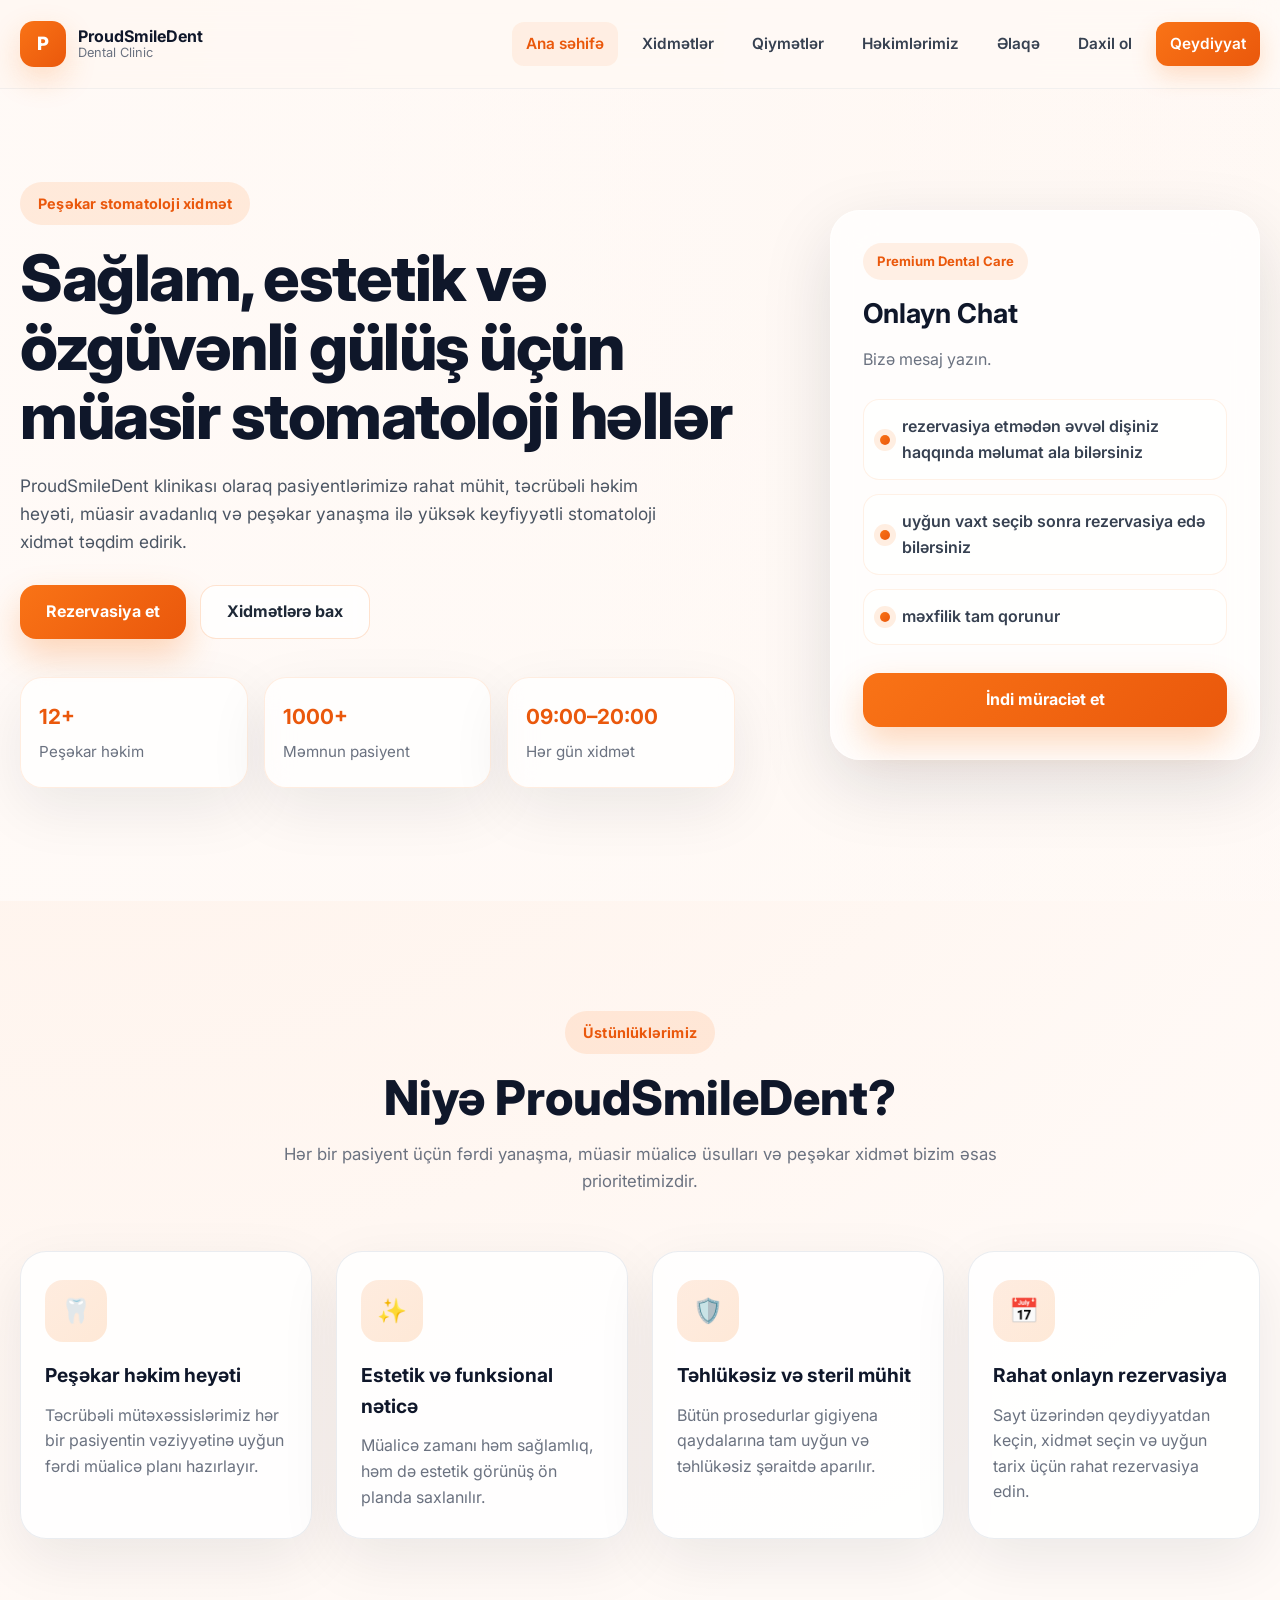
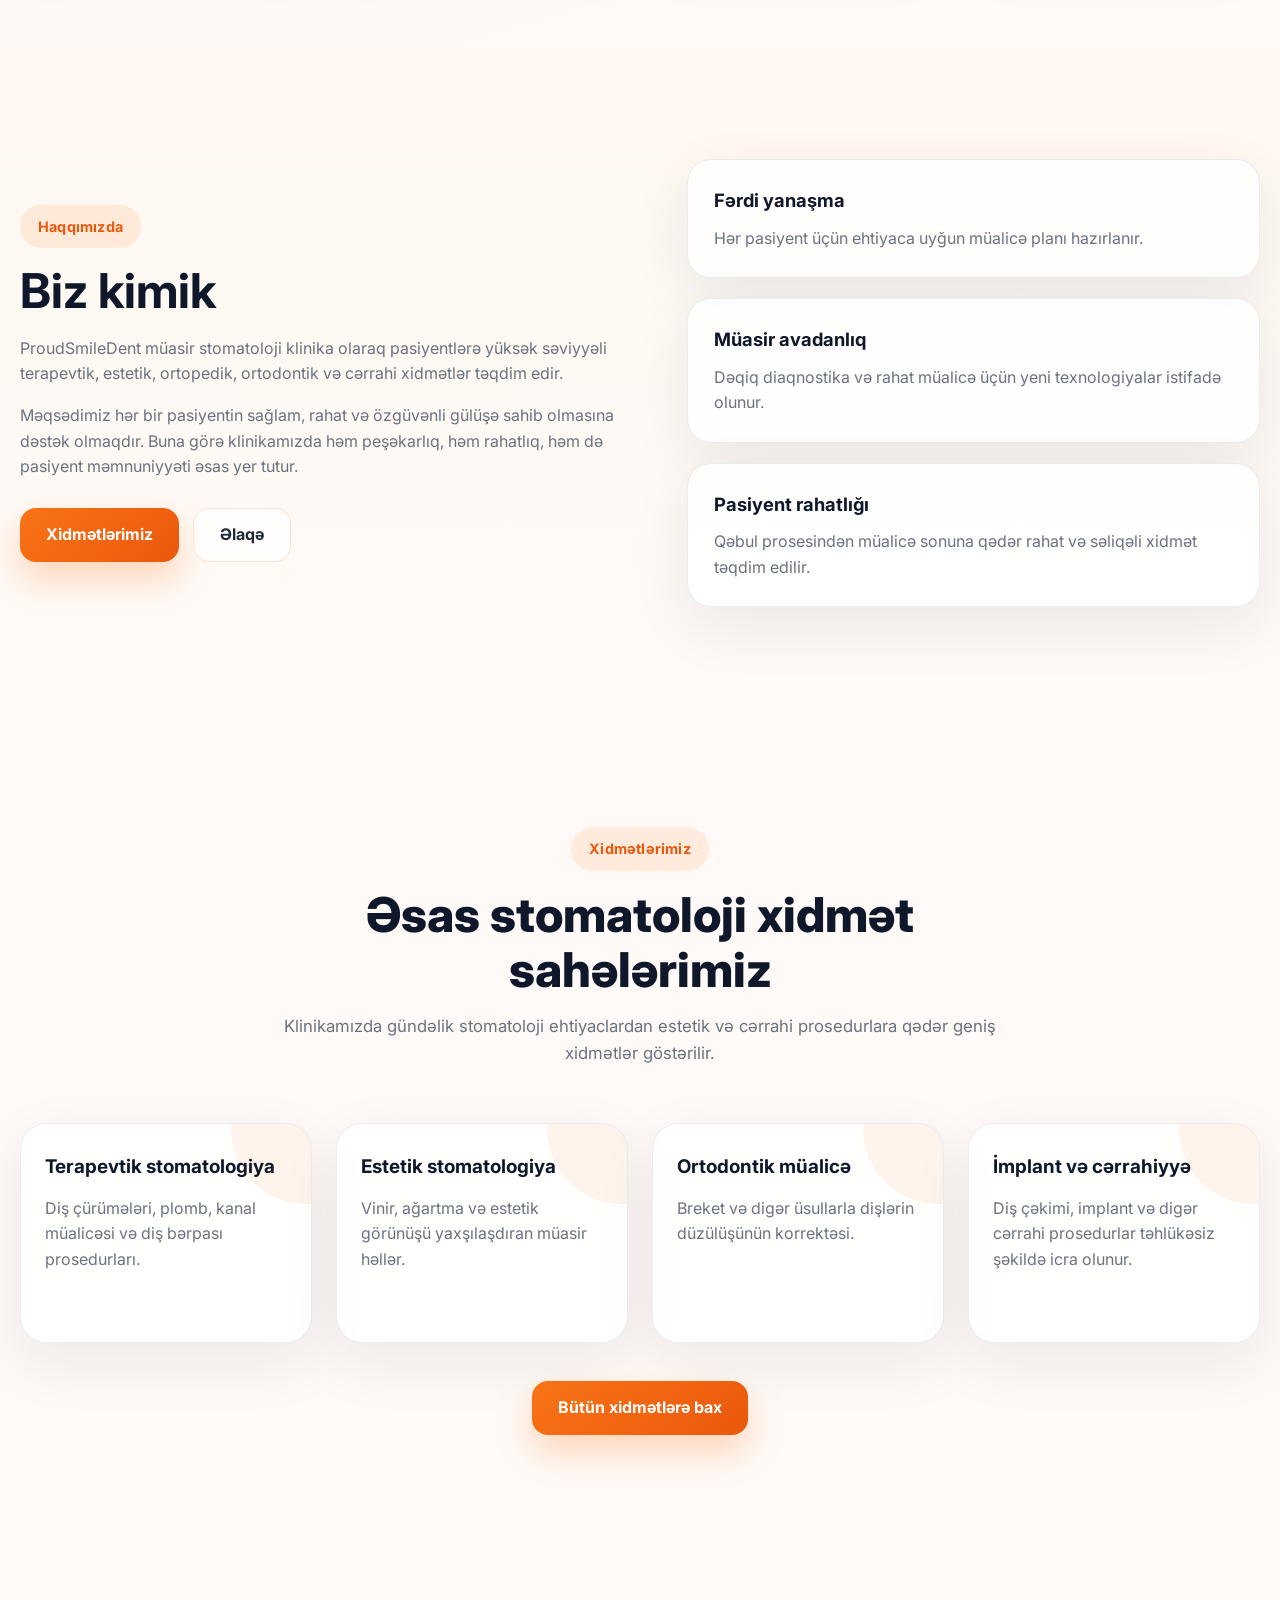
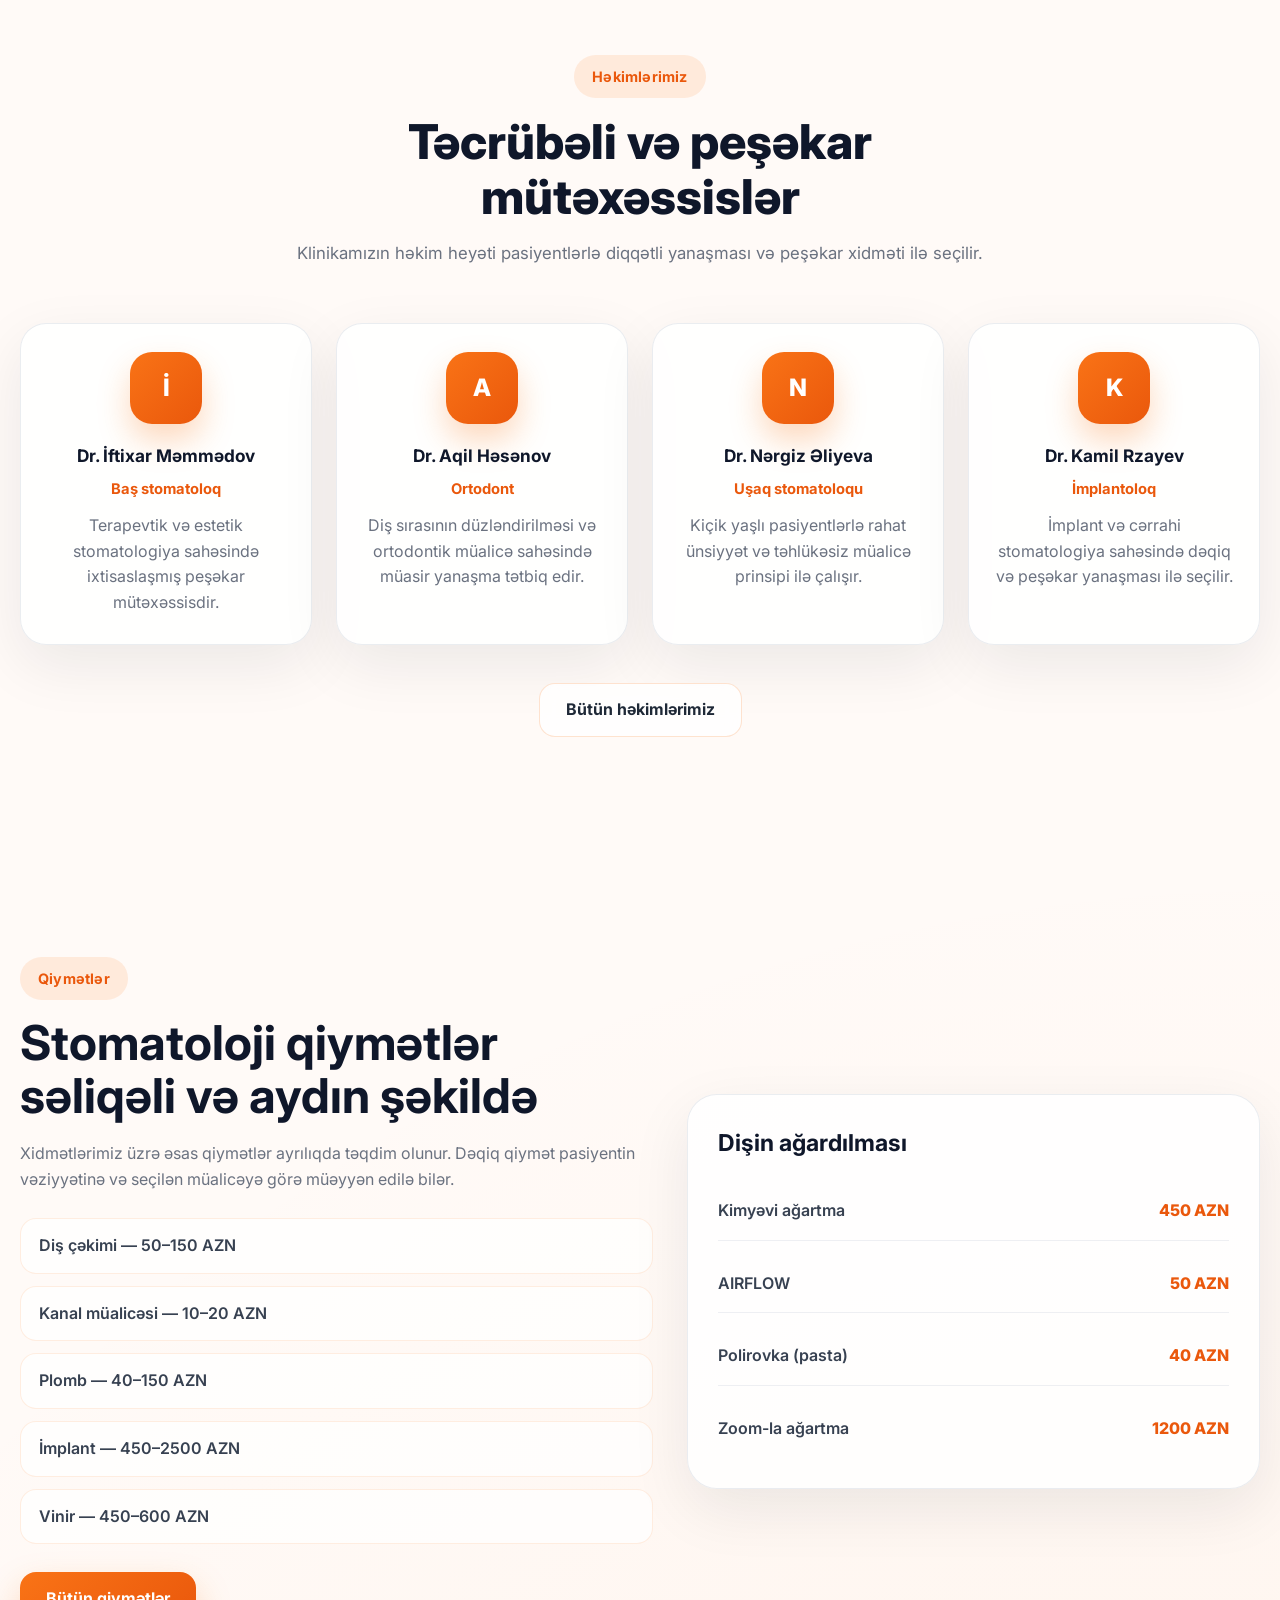
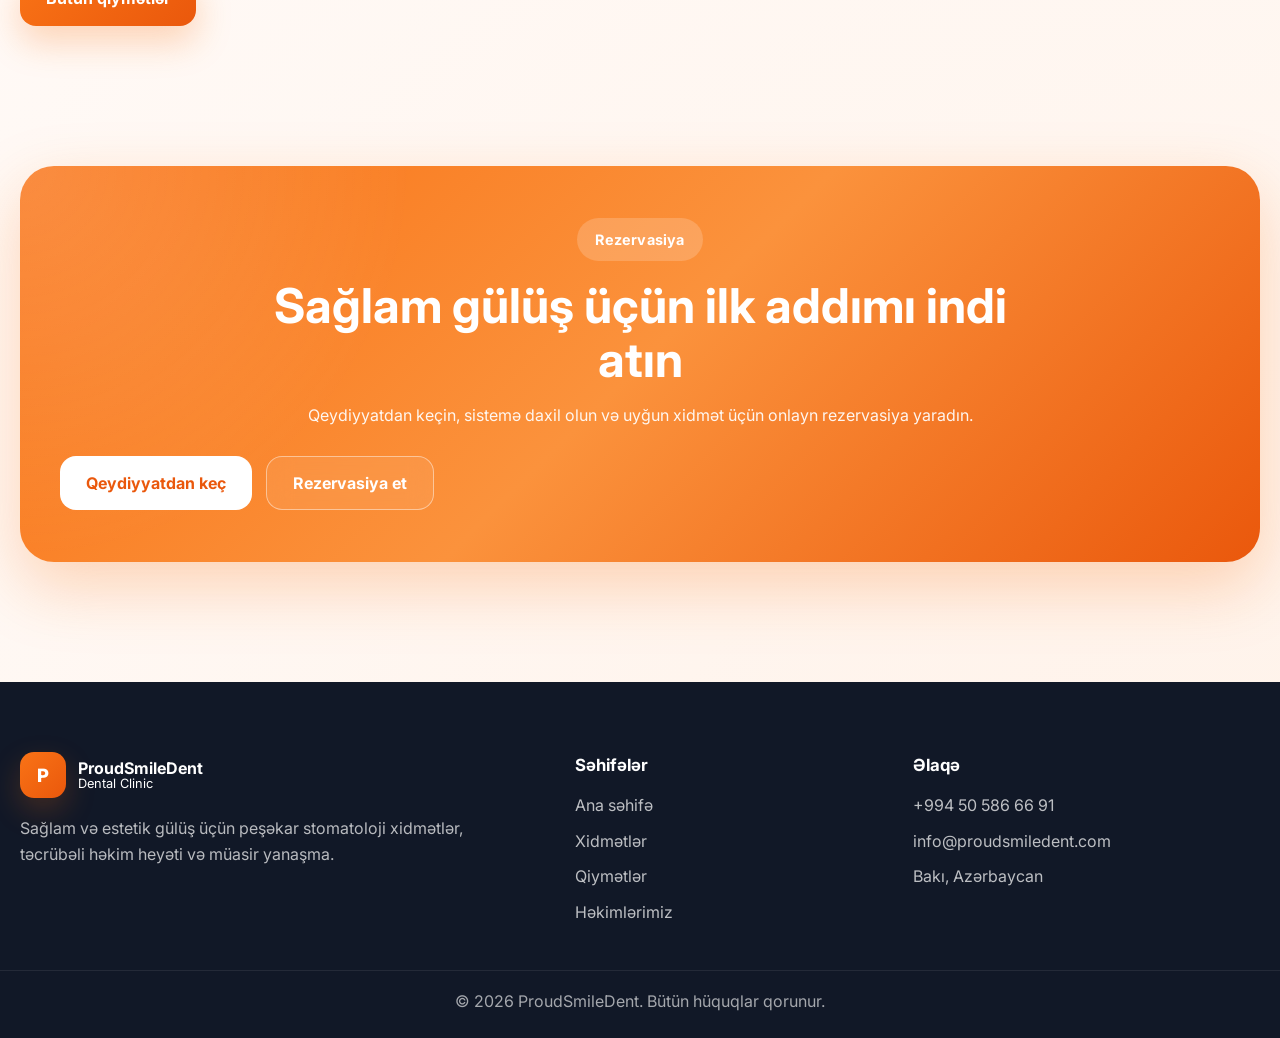
==== commit ec15e18e: "fix github actions" ====
--- a/ProudSmileDent/wwwroot/index.html
+++ b/ProudSmileDent/wwwroot/index.html
@@ -85,28 +85,28 @@
                     <div class="hero-info-card glass-card">
                         <div class="hero-card-top">
                             <span class="mini-badge">Premium Dental Care</span>
-                            <h3>Onlayn müraciət</h3>
+                            <h3>Onlayn Chat</h3>
                             <p>
-                                Qısa vaxt ərzində rezervasiya yaradın və sizə uyğun tarixdə qəbul üçün müraciət edin.
+                                Bizə mesaj yazın.
                             </p>
                         </div>
 
                         <div class="hero-card-list">
                             <div class="hero-card-item">
                                 <span class="dot"></span>
-                                <p>Müasir stomatoloji xidmətlər</p>
+                                <p>rezervasiya etmədən əvvəl dişiniz haqqında məlumat ala bilərsiniz</p>
                             </div>
                             <div class="hero-card-item">
                                 <span class="dot"></span>
-                                <p>Təcrübəli həkim heyəti</p>
+                                <p>uyğun vaxt seçib sonra rezervasiya edə bilərsiniz</p>
                             </div>
                             <div class="hero-card-item">
                                 <span class="dot"></span>
-                                <p>Rahat və təhlükəsiz mühit</p>
+                                <p>məxfilik tam qorunur</p>
                             </div>
                         </div>
 
-                        <a href="reservation.html" class="btn btn-primary full-btn">İndi müraciət et</a>
+                        <a href="contact.html" class="btn btn-primary full-btn">İndi müraciət et</a>
                     </div>
                 </div>
             </div>
--- a/ProudSmileDent/wwwroot/style.css
+++ b/ProudSmileDent/wwwroot/style.css
@@ -826,7 +826,11 @@
     color: rgba(255, 255, 255, 0.62);
 }
 
+<<<<<<< HEAD
  
+=======
+
+>>>>>>> 2386656b82fc8776b7038d584c6b493cf03b5b3d
 .page-hero {
     padding: 90px 0 40px;
     text-align: center;
@@ -1048,6 +1052,7 @@
 .delay-3 {
     transition-delay: 0.24s;
 }
+
 .toast-box {
     position: fixed;
     top: 24px;
@@ -1087,6 +1092,7 @@
     .toast-message.info {
         background: linear-gradient(135deg, #f97316, #ea580c);
     }
+
 .confirm-modal {
     position: fixed;
     inset: 0;
@@ -1138,6 +1144,749 @@
     justify-content: flex-end;
     flex-wrap: wrap;
 }
+
+
+.admin-status-modal {
+    max-width: 680px !important;
+    padding: 0 !important;
+    overflow: hidden;
+    border-radius: 28px !important;
+}
+
+.admin-status-header {
+    padding: 26px 28px;
+    background: linear-gradient(135deg, #f97316, #ea580c);
+    color: #fff;
+}
+
+    .admin-status-header span {
+        display: inline-flex;
+        padding: 7px 13px;
+        border-radius: 999px;
+        background: rgba(255,255,255,.18);
+        font-weight: 800;
+        font-size: 13px;
+        margin-bottom: 12px;
+    }
+
+    .admin-status-header h3 {
+        color: #fff;
+        margin: 0;
+        font-size: 26px;
+    }
+
+    .admin-status-header p {
+        color: rgba(255,255,255,.9);
+        margin: 8px 0 0;
+    }
+
+.admin-status-body {
+    padding: 24px 28px 28px;
+}
+
+.reject-box {
+    display: none;
+    margin-top: 18px;
+    padding: 18px;
+    border-radius: 20px;
+    background: #fff7ed;
+    border: 1px solid #fed7aa;
+}
+
+.reject-label {
+    display: block;
+    font-weight: 800;
+    color: #9a3412;
+    margin-bottom: 8px;
+}
+
+.reject-box textarea {
+    width: 100%;
+    min-height: 130px;
+    resize: vertical;
+    border-radius: 16px;
+    border: 1px solid #fed7aa;
+    padding: 14px 15px;
+    background: #fff;
+    transition: .25s ease;
+}
+
+    .reject-box textarea:focus {
+        border-color: #f97316;
+        box-shadow: 0 0 0 4px rgba(249,115,22,.13);
+    }
+
+.reject-hint {
+    margin-top: 9px;
+    color: #9a3412;
+    font-size: 13px;
+    line-height: 1.5;
+}
+
+.status-info-box {
+    display: flex;
+    gap: 12px;
+    background: #f9fafb;
+    border: 1px solid #e5e7eb;
+    border-radius: 18px;
+    padding: 14px;
+    color: #4b5563;
+}
+
+.status-info-icon {
+    width: 34px;
+    height: 34px;
+    border-radius: 12px;
+    background: #f97316;
+    color: #fff;
+    display: grid;
+    place-items: center;
+    font-weight: 900;
+    flex: 0 0 auto;
+}
+
+
+
+.online-chat-card {
+    overflow: hidden;
+    padding: 0 !important;
+    border-radius: 30px;
+}
+
+.chat-header {
+    background: linear-gradient(135deg, #f97316, #ea580c);
+    color: #fff;
+    padding: 26px 28px;
+}
+
+    .chat-header span {
+        display: inline-flex;
+        padding: 7px 13px;
+        border-radius: 999px;
+        background: rgba(255,255,255,.18);
+        font-weight: 800;
+        font-size: 13px;
+        margin-bottom: 12px;
+    }
+
+    .chat-header h2 {
+        color: #fff;
+        margin: 0;
+        font-size: 28px;
+    }
+
+    .chat-header p {
+        color: rgba(255,255,255,.9);
+        margin: 8px 0 0;
+    }
+
+.chat-body {
+    padding: 24px 28px 28px;
+    background: #fff;
+}
+
+.chat-window {
+    height: 340px;
+    overflow-y: auto;
+    border: 1px solid #fed7aa;
+    background: linear-gradient(180deg, #fff7ed, #fff);
+    border-radius: 22px;
+    padding: 18px;
+    display: flex;
+    flex-direction: column;
+    gap: 12px;
+}
+
+.chat-bubble {
+    max-width: 78%;
+    padding: 12px 15px;
+    border-radius: 18px;
+    font-size: 14px;
+    line-height: 1.5;
+}
+
+    .chat-bubble.admin {
+        background: #fff;
+        border: 1px solid #ffedd5;
+        color: #374151;
+        align-self: flex-start;
+        border-bottom-left-radius: 6px;
+    }
+
+    .chat-bubble.user {
+        background: linear-gradient(135deg, #f97316, #ea580c);
+        color: #fff;
+        align-self: flex-end;
+        border-bottom-right-radius: 6px;
+    }
+
+.chat-input-area {
+    display: grid;
+    grid-template-columns: 1fr auto;
+    gap: 12px;
+    margin-top: 14px;
+}
+
+    .chat-input-area input {
+        width: 100%;
+        border: 1px solid #e5e7eb;
+        border-radius: 16px;
+        padding: 14px 15px;
+        outline: none;
+        background: #fff;
+    }
+
+        .chat-input-area input:focus {
+            border-color: #f97316;
+            box-shadow: 0 0 0 4px rgba(249,115,22,.13);
+        }
+
+.chat-note {
+    margin-top: 10px;
+    color: #6b7280;
+    font-size: 13px;
+}
+
+
+.admin-status-modal {
+    max-width: 680px !important;
+    padding: 0 !important;
+    overflow: hidden;
+    border-radius: 28px !important;
+}
+
+.admin-status-header {
+    padding: 26px 28px;
+    background: linear-gradient(135deg, #f97316, #ea580c);
+    color: #fff;
+}
+
+    .admin-status-header span {
+        display: inline-flex;
+        padding: 7px 13px;
+        border-radius: 999px;
+        background: rgba(255,255,255,.18);
+        font-weight: 800;
+        font-size: 13px;
+        margin-bottom: 12px;
+    }
+
+    .admin-status-header h3 {
+        color: #fff;
+        margin: 0;
+        font-size: 26px;
+    }
+
+    .admin-status-header p {
+        color: rgba(255,255,255,.9);
+        margin: 8px 0 0;
+    }
+
+.admin-status-body {
+    padding: 24px 28px 28px;
+}
+
+.reject-box {
+    display: none;
+    margin-top: 18px;
+    padding: 18px;
+    border-radius: 20px;
+    background: #fff7ed;
+    border: 1px solid #fed7aa;
+}
+
+.reject-label {
+    display: block;
+    font-weight: 800;
+    color: #9a3412;
+    margin-bottom: 8px;
+}
+
+.reject-box textarea {
+    width: 100%;
+    min-height: 130px;
+    resize: vertical;
+    border-radius: 16px;
+    border: 1px solid #fed7aa;
+    padding: 14px 15px;
+    background: #fff;
+    transition: .25s ease;
+}
+
+    .reject-box textarea:focus {
+        border-color: #f97316;
+        box-shadow: 0 0 0 4px rgba(249,115,22,.13);
+    }
+
+.reject-hint {
+    margin-top: 9px;
+    color: #9a3412;
+    font-size: 13px;
+    line-height: 1.5;
+}
+
+.status-info-box {
+    display: flex;
+    gap: 12px;
+    background: #f9fafb;
+    border: 1px solid #e5e7eb;
+    border-radius: 18px;
+    padding: 14px;
+    color: #4b5563;
+}
+
+.status-info-icon {
+    width: 34px;
+    height: 34px;
+    border-radius: 12px;
+    background: #f97316;
+    color: #fff;
+    display: grid;
+    place-items: center;
+    font-weight: 900;
+    flex: 0 0 auto;
+}
+
+.admin-chat-shell {
+    overflow: hidden;
+    padding: 0 !important;
+    border-radius: 30px;
+}
+
+.admin-chat-top {
+    background: linear-gradient(135deg, #111827, #f97316);
+    padding: 26px 28px;
+    color: #fff;
+    display: flex;
+    justify-content: space-between;
+    gap: 18px;
+    flex-wrap: wrap;
+    align-items: center;
+}
+
+    .admin-chat-top span {
+        display: inline-flex;
+        padding: 7px 13px;
+        border-radius: 999px;
+        background: rgba(255,255,255,.18);
+        font-weight: 800;
+        font-size: 13px;
+        margin-bottom: 10px;
+    }
+
+    .admin-chat-top h2 {
+        color: #fff;
+        margin: 0;
+        font-size: 28px;
+    }
+
+    .admin-chat-top p {
+        margin: 8px 0 0;
+        color: rgba(255,255,255,.9);
+    }
+
+.admin-chat-body {
+    padding: 24px 28px 28px;
+    background: #fff;
+}
+
+.admin-chat-toolbar {
+    display: flex;
+    justify-content: space-between;
+    align-items: center;
+    gap: 12px;
+    flex-wrap: wrap;
+    background: #fff7ed;
+    border: 1px solid #fed7aa;
+    border-radius: 20px;
+    padding: 14px;
+    margin-bottom: 18px;
+}
+
+    .admin-chat-toolbar strong {
+        color: #9a3412;
+    }
+
+.admin-chat-tools {
+    display: flex;
+    gap: 10px;
+    flex-wrap: wrap;
+}
+
+.admin-chat-danger {
+    background: #dc2626 !important;
+}
+
+.admin-chat-window {
+    height: 560px;
+    overflow-y: auto;
+    border: 1px solid #fed7aa;
+    background: linear-gradient(180deg, #fff7ed, #fff);
+    border-radius: 24px;
+    padding: 18px;
+}
+
+.admin-chat-pro-layout {
+    display: grid;
+    grid-template-columns: 330px 1fr;
+    gap: 18px;
+    height: 100%;
+}
+
+.admin-chat-users-panel,
+.admin-chat-messages-panel {
+    min-height: 100%;
+    border-radius: 22px;
+}
+
+.admin-chat-users-panel {
+    background: rgba(255,255,255,.78);
+    border: 1px solid #ffedd5;
+    padding: 14px;
+    overflow-y: auto;
+}
+
+.admin-chat-messages-panel {
+    background: linear-gradient(180deg, #fff7ed, #fff);
+    border: 1px solid #fed7aa;
+    padding: 16px;
+    overflow: hidden;
+    display: flex;
+    flex-direction: column;
+}
+
+.admin-chat-panel-title {
+    display: flex;
+    justify-content: space-between;
+    gap: 10px;
+    align-items: center;
+    margin-bottom: 12px;
+}
+
+    .admin-chat-panel-title strong {
+        color: #111827;
+    }
+
+    .admin-chat-panel-title span {
+        color: #ea580c;
+        font-weight: 800;
+        font-size: 13px;
+    }
+
+.admin-user-chat-card {
+    width: 100%;
+    display: grid;
+    grid-template-columns: 44px 1fr auto;
+    gap: 12px;
+    align-items: center;
+    text-align: left;
+    padding: 12px;
+    border-radius: 18px;
+    background: #fff;
+    border: 1px solid #ffedd5;
+    margin-bottom: 10px;
+    cursor: pointer;
+    transition: .25s ease;
+}
+
+    .admin-user-chat-card:hover,
+    .admin-user-chat-card.active {
+        border-color: #f97316;
+        box-shadow: 0 16px 35px rgba(249,115,22,.16);
+        transform: translateY(-2px);
+    }
+
+.admin-user-chat-avatar {
+    width: 44px;
+    height: 44px;
+    border-radius: 15px;
+    display: grid;
+    place-items: center;
+    background: linear-gradient(135deg, #f97316, #ea580c);
+    color: #fff;
+    font-weight: 900;
+}
+
+.admin-user-chat-info {
+    min-width: 0;
+}
+
+    .admin-user-chat-info strong,
+    .admin-user-chat-info small,
+    .admin-user-chat-info p {
+        display: block;
+        overflow: hidden;
+        text-overflow: ellipsis;
+        white-space: nowrap;
+    }
+
+    .admin-user-chat-info strong {
+        color: #111827;
+        font-size: 14px;
+    }
+
+    .admin-user-chat-info small {
+        color: #6b7280;
+        font-size: 12px;
+    }
+
+    .admin-user-chat-info p {
+        color: #9a3412;
+        font-size: 12px;
+        margin: 4px 0 0;
+    }
+
+.admin-unread-badge {
+    min-width: 24px;
+    height: 24px;
+    border-radius: 999px;
+    background: #dc2626;
+    color: #fff;
+    display: grid;
+    place-items: center;
+    font-size: 12px;
+    font-weight: 900;
+}
+
+.admin-selected-chat-top {
+    display: flex;
+    justify-content: space-between;
+    gap: 14px;
+    align-items: center;
+    flex-wrap: wrap;
+    padding-bottom: 14px;
+    border-bottom: 1px solid #ffedd5;
+    margin-bottom: 14px;
+}
+
+    .admin-selected-chat-top strong {
+        display: block;
+        color: #111827;
+        font-size: 17px;
+    }
+
+    .admin-selected-chat-top span {
+        color: #6b7280;
+        font-size: 13px;
+    }
+
+.admin-selected-chat-actions {
+    display: flex;
+    gap: 8px;
+    flex-wrap: wrap;
+}
+
+.admin-chat-mini-btn {
+    border: 1px solid #fed7aa;
+    background: #fff7ed;
+    color: #ea580c;
+    padding: 9px 12px;
+    border-radius: 13px;
+    font-weight: 900;
+    cursor: pointer;
+    transition: .25s ease;
+}
+
+    .admin-chat-mini-btn:hover {
+        transform: translateY(-2px);
+    }
+
+    .admin-chat-mini-btn.danger {
+        background: #dc2626;
+        border-color: #dc2626;
+        color: #fff;
+    }
+
+    .admin-chat-mini-btn.cancel {
+        background: #f3f4f6;
+        border-color: #e5e7eb;
+        color: #374151;
+    }
+
+.admin-selected-chat-window {
+    flex: 1;
+    overflow-y: auto;
+    display: flex;
+    flex-direction: column;
+    gap: 12px;
+    padding-right: 4px;
+}
+
+.admin-message-wrap {
+    display: flex;
+    align-items: flex-end;
+    gap: 10px;
+}
+
+    .admin-message-wrap.user {
+        justify-content: flex-start;
+    }
+
+    .admin-message-wrap.admin {
+        justify-content: flex-end;
+    }
+
+    .admin-message-wrap.selected .admin-chat-bubble {
+        outline: 2px solid #f97316;
+        box-shadow: 0 0 0 5px rgba(249,115,22,.15);
+    }
+
+.admin-message-check {
+    width: 18px;
+    height: 18px;
+    accent-color: #f97316;
+    cursor: pointer;
+    margin-bottom: 18px;
+}
+
+.admin-chat-row {
+    max-width: 82%;
+    display: flex;
+    flex-direction: column;
+    gap: 6px;
+}
+
+    .admin-chat-row.user {
+        align-items: flex-start;
+    }
+
+    .admin-chat-row.admin {
+        align-items: flex-end;
+    }
+
+.admin-chat-bubble {
+    padding: 13px 15px;
+    border-radius: 18px;
+    line-height: 1.55;
+    word-break: break-word;
+    box-shadow: 0 14px 30px rgba(15,23,42,.06);
+}
+
+.admin-chat-row.user .admin-chat-bubble {
+    background: #fff;
+    border: 1px solid #ffedd5;
+    color: #374151;
+    border-bottom-left-radius: 6px;
+}
+
+.admin-chat-row.admin .admin-chat-bubble {
+    background: linear-gradient(135deg, #f97316, #ea580c);
+    color: #fff;
+    border-bottom-right-radius: 6px;
+}
+
+.admin-chat-meta {
+    font-size: 11px;
+    color: #6b7280;
+    display: flex;
+    gap: 8px;
+    align-items: center;
+    flex-wrap: wrap;
+}
+
+.admin-chat-reply-box {
+    display: grid;
+    grid-template-columns: 1fr auto;
+    gap: 12px;
+    margin-top: 16px;
+}
+
+    .admin-chat-reply-box input {
+        width: 100%;
+        border: 1px solid #e5e7eb;
+        border-radius: 16px;
+        padding: 14px 15px;
+        outline: none;
+    }
+
+        .admin-chat-reply-box input:focus {
+            border-color: #f97316;
+            box-shadow: 0 0 0 4px rgba(249,115,22,.13);
+        }
+
+.admin-chat-empty {
+    background: #fff;
+    border: 1px dashed #fed7aa;
+    border-radius: 20px;
+    padding: 22px;
+    color: #9a3412;
+    text-align: center;
+}
+
+@media (max-width: 900px) {
+    .admin-chat-pro-layout {
+        grid-template-columns: 1fr;
+    }
+
+    .admin-chat-window {
+        height: auto;
+        min-height: 720px;
+    }
+
+    .admin-chat-users-panel {
+        max-height: 320px;
+    }
+
+    .admin-selected-chat-window {
+        min-height: 380px;
+    }
+}
+
+@media (max-width: 700px) {
+    .admin-status-header,
+    .admin-status-body,
+    .admin-chat-top,
+    .admin-chat-body {
+        padding: 22px;
+    }
+
+    .admin-chat-reply-box {
+        grid-template-columns: 1fr;
+    }
+
+        .admin-chat-reply-box .btn {
+            width: 100%;
+        }
+
+    .admin-chat-row {
+        max-width: 94%;
+    }
+
+    .admin-selected-chat-actions {
+        width: 100%;
+    }
+
+    .admin-chat-mini-btn {
+        flex: 1;
+    }
+}
+
+@media (max-width: 700px) {
+    .admin-status-header,
+    .admin-status-body,
+    .chat-header,
+    .chat-body {
+        padding: 22px;
+    }
+
+    .confirm-modal-actions {
+        flex-direction: column-reverse;
+    }
+
+        .confirm-modal-actions .btn,
+        .chat-input-area .btn {
+            width: 100%;
+        }
+
+    .chat-input-area {
+        grid-template-columns: 1fr;
+    }
+
+    .chat-bubble {
+        max-width: 92%;
+    }
+}
+
 @media (max-width: 1200px) {
     .hero-content,
     .about-preview-grid,
@@ -1283,3 +2032,1715 @@
             text-align: left;
         }
 }
+
+
+
+.admin-main-section {
+    padding-top: 34px;
+}
+
+.admin-page-hero {
+    padding-bottom: 20px;
+}
+
+.admin-dashboard-grid {
+    display: grid;
+    grid-template-columns: repeat(6, minmax(0, 1fr));
+    gap: 18px;
+    margin-bottom: 10px;
+}
+
+.admin-stat-card {
+    position: relative;
+    overflow: hidden;
+    background: rgba(255, 255, 255, 0.88);
+    border: 1px solid rgba(249, 115, 22, 0.12);
+    border-radius: 26px;
+    padding: 22px 20px;
+    box-shadow: 0 18px 50px rgba(15, 23, 42, 0.07);
+    transition: all 0.28s ease;
+}
+
+    .admin-stat-card::before {
+        content: "";
+        position: absolute;
+        width: 110px;
+        height: 110px;
+        right: -48px;
+        top: -48px;
+        border-radius: 999px;
+        background: rgba(249, 115, 22, 0.10);
+    }
+
+    .admin-stat-card:hover {
+        transform: translateY(-6px);
+        border-color: rgba(249, 115, 22, 0.28);
+        box-shadow: 0 24px 70px rgba(249, 115, 22, 0.16);
+    }
+
+    .admin-stat-card span {
+        display: block;
+        color: #9a3412;
+        font-size: 13px;
+        font-weight: 800;
+        margin-bottom: 8px;
+    }
+
+    .admin-stat-card strong {
+        display: block;
+        color: #111827;
+        font-size: 34px;
+        line-height: 1;
+        font-weight: 900;
+        margin-bottom: 10px;
+    }
+
+    .admin-stat-card p {
+        color: #6b7280;
+        font-size: 13px;
+        margin: 0;
+    }
+
+.admin-chat-layout-card {
+    overflow: hidden;
+    border-radius: 34px;
+    background: rgba(255, 255, 255, 0.9);
+    border: 1px solid rgba(249, 115, 22, 0.14);
+    box-shadow: 0 24px 70px rgba(15, 23, 42, 0.08);
+}
+
+.admin-chat-main-header {
+    background: radial-gradient(circle at top left, rgba(255,255,255,0.18), transparent 28%), linear-gradient(135deg, #111827 0%, #1f2937 42%, #f97316 100%);
+    padding: 28px 30px;
+    color: #fff;
+    display: flex;
+    justify-content: space-between;
+    gap: 18px;
+    align-items: center;
+    flex-wrap: wrap;
+}
+
+    .admin-chat-main-header span {
+        display: inline-flex;
+        padding: 8px 14px;
+        border-radius: 999px;
+        background: rgba(255, 255, 255, 0.16);
+        color: #fff;
+        font-size: 13px;
+        font-weight: 800;
+        margin-bottom: 10px;
+    }
+
+    .admin-chat-main-header h2 {
+        color: #fff;
+        font-size: 30px;
+        margin: 0;
+        line-height: 1.15;
+    }
+
+    .admin-chat-main-header p {
+        color: rgba(255, 255, 255, 0.88);
+        margin: 8px 0 0;
+    }
+
+.admin-chat-tools {
+    display: flex;
+    gap: 10px;
+    flex-wrap: wrap;
+}
+
+.admin-chat-danger {
+    background: linear-gradient(135deg, #ef4444, #dc2626) !important;
+    color: #fff !important;
+    box-shadow: 0 16px 35px rgba(220, 38, 38, 0.22) !important;
+}
+
+.admin-chat-info-bar {
+    margin: 22px 26px 0;
+    padding: 15px 16px;
+    border: 1px solid #fed7aa;
+    background: #fff7ed;
+    border-radius: 22px;
+    display: flex;
+    align-items: center;
+    justify-content: space-between;
+    gap: 14px;
+    flex-wrap: wrap;
+}
+
+    .admin-chat-info-bar strong {
+        color: #9a3412;
+        font-weight: 900;
+    }
+
+    .admin-chat-info-bar p,
+    .admin-chat-info-bar div:last-child {
+        color: #6b7280;
+        margin: 4px 0 0;
+        font-size: 14px;
+    }
+
+.admin-chat-window-pro {
+    margin: 20px 26px 0;
+    min-height: 620px;
+    border-radius: 28px;
+    border: 1px solid #fed7aa;
+    background: linear-gradient(180deg, #fff7ed 0%, #ffffff 55%);
+    padding: 18px;
+}
+
+.admin-chat-pro-layout {
+    height: 620px;
+    display: grid;
+    grid-template-columns: 350px minmax(0, 1fr);
+    gap: 18px;
+}
+
+.admin-chat-users-panel {
+    height: 100%;
+    overflow-y: auto;
+    padding: 14px;
+    border-radius: 24px;
+    background: rgba(255, 255, 255, 0.86);
+    border: 1px solid #ffedd5;
+}
+
+.admin-chat-messages-panel {
+    height: 100%;
+    overflow: hidden;
+    display: flex;
+    flex-direction: column;
+    border-radius: 24px;
+    background: #fff;
+    border: 1px solid #ffedd5;
+    padding: 16px;
+}
+
+.admin-chat-panel-title {
+    display: flex;
+    justify-content: space-between;
+    align-items: center;
+    gap: 12px;
+    margin-bottom: 14px;
+    padding: 4px 2px 12px;
+    border-bottom: 1px solid #ffedd5;
+}
+
+    .admin-chat-panel-title strong {
+        display: block;
+        color: #111827;
+        font-size: 16px;
+        font-weight: 900;
+    }
+
+    .admin-chat-panel-title p {
+        color: #6b7280;
+        font-size: 12px;
+        margin: 3px 0 0;
+    }
+
+    .admin-chat-panel-title > span {
+        min-width: 32px;
+        height: 32px;
+        border-radius: 999px;
+        display: grid;
+        place-items: center;
+        background: linear-gradient(135deg, #f97316, #ea580c);
+        color: #fff;
+        font-size: 13px;
+        font-weight: 900;
+    }
+
+.admin-user-chat-card {
+    width: 100%;
+    display: grid;
+    grid-template-columns: 48px minmax(0, 1fr);
+    gap: 12px;
+    align-items: center;
+    text-align: left;
+    padding: 13px;
+    border-radius: 20px;
+    background: #fff;
+    border: 1px solid #ffedd5;
+    margin-bottom: 10px;
+    cursor: pointer;
+    transition: all 0.25s ease;
+}
+
+    .admin-user-chat-card:hover,
+    .admin-user-chat-card.active {
+        transform: translateY(-2px);
+        border-color: #f97316;
+        box-shadow: 0 16px 38px rgba(249, 115, 22, 0.15);
+    }
+
+    .admin-user-chat-card.active {
+        background: linear-gradient(180deg, #fff7ed, #fff);
+    }
+
+.admin-user-chat-avatar,
+.admin-selected-avatar {
+    width: 48px;
+    height: 48px;
+    border-radius: 17px;
+    display: grid;
+    place-items: center;
+    background: linear-gradient(135deg, #f97316, #ea580c);
+    color: #fff;
+    font-weight: 900;
+    box-shadow: 0 14px 28px rgba(249, 115, 22, 0.22);
+}
+
+.admin-user-chat-info {
+    min-width: 0;
+}
+
+.admin-user-chat-name-row {
+    display: flex;
+    align-items: center;
+    justify-content: space-between;
+    gap: 8px;
+}
+
+.admin-user-chat-info strong,
+.admin-user-chat-info small,
+.admin-user-chat-info p {
+    display: block;
+    overflow: hidden;
+    text-overflow: ellipsis;
+    white-space: nowrap;
+}
+
+.admin-user-chat-info strong {
+    color: #111827;
+    font-size: 14px;
+    font-weight: 900;
+}
+
+.admin-user-chat-info small {
+    color: #6b7280;
+    font-size: 12px;
+    margin-top: 2px;
+}
+
+.admin-user-chat-info p {
+    color: #9a3412;
+    font-size: 12px;
+    margin: 5px 0 0;
+}
+
+    .admin-user-chat-info p b {
+        color: #ea580c;
+    }
+
+.admin-unread-badge {
+    min-width: 24px;
+    height: 24px;
+    padding: 0 7px;
+    border-radius: 999px;
+    background: #dc2626;
+    color: #fff;
+    display: inline-grid;
+    place-items: center;
+    font-size: 12px;
+    font-weight: 900;
+    flex: 0 0 auto;
+}
+
+.admin-chat-placeholder,
+.admin-chat-loading,
+.admin-chat-empty {
+    height: 100%;
+    min-height: 180px;
+    display: flex;
+    flex-direction: column;
+    align-items: center;
+    justify-content: center;
+    text-align: center;
+    gap: 8px;
+    border-radius: 22px;
+    background: #fff7ed;
+    border: 1px dashed #fed7aa;
+    color: #9a3412;
+    padding: 24px;
+}
+
+.admin-chat-placeholder-icon {
+    width: 58px;
+    height: 58px;
+    display: grid;
+    place-items: center;
+    border-radius: 20px;
+    background: linear-gradient(135deg, #f97316, #ea580c);
+    color: #fff;
+    font-size: 24px;
+    margin-bottom: 6px;
+}
+
+.admin-chat-placeholder h3 {
+    color: #111827;
+    margin: 0;
+    font-size: 20px;
+}
+
+.admin-chat-placeholder p {
+    color: #6b7280;
+    margin: 0;
+    max-width: 420px;
+}
+
+.admin-selected-chat-top {
+    display: flex;
+    align-items: center;
+    justify-content: space-between;
+    gap: 14px;
+    flex-wrap: wrap;
+    padding-bottom: 14px;
+    margin-bottom: 14px;
+    border-bottom: 1px solid #ffedd5;
+}
+
+.admin-selected-user-head {
+    display: flex;
+    align-items: center;
+    gap: 12px;
+    min-width: 0;
+}
+
+    .admin-selected-user-head strong {
+        display: block;
+        color: #111827;
+        font-size: 17px;
+        font-weight: 900;
+    }
+
+    .admin-selected-user-head span {
+        display: block;
+        color: #6b7280;
+        font-size: 13px;
+    }
+
+.admin-selected-chat-actions {
+    display: flex;
+    gap: 8px;
+    flex-wrap: wrap;
+}
+
+.admin-chat-mini-btn {
+    min-height: 40px;
+    display: inline-flex;
+    align-items: center;
+    justify-content: center;
+    border: 1px solid #fed7aa;
+    background: #fff7ed;
+    color: #ea580c;
+    padding: 0 13px;
+    border-radius: 14px;
+    font-size: 13px;
+    font-weight: 900;
+    cursor: pointer;
+    transition: all 0.25s ease;
+}
+
+    .admin-chat-mini-btn:hover {
+        transform: translateY(-2px);
+        box-shadow: 0 12px 26px rgba(249, 115, 22, 0.14);
+    }
+
+    .admin-chat-mini-btn.danger {
+        background: #dc2626;
+        border-color: #dc2626;
+        color: #fff;
+    }
+
+    .admin-chat-mini-btn.cancel {
+        background: #f3f4f6;
+        border-color: #e5e7eb;
+        color: #374151;
+    }
+
+.admin-selected-chat-window {
+    flex: 1;
+    min-height: 0;
+    overflow-y: auto;
+    display: flex;
+    flex-direction: column;
+    gap: 12px;
+    padding: 4px 5px 4px 0;
+}
+
+.admin-message-wrap {
+    display: flex;
+    align-items: flex-end;
+    gap: 10px;
+}
+
+    .admin-message-wrap.user {
+        justify-content: flex-start;
+    }
+
+    .admin-message-wrap.admin {
+        justify-content: flex-end;
+    }
+
+.admin-message-check {
+    width: 18px;
+    height: 18px;
+    accent-color: #f97316;
+    cursor: pointer;
+    margin-bottom: 21px;
+    flex: 0 0 auto;
+}
+
+.admin-message-wrap.selected .admin-chat-bubble {
+    outline: 2px solid #f97316;
+    box-shadow: 0 0 0 5px rgba(249, 115, 22, 0.15);
+}
+
+.admin-chat-row {
+    max-width: 74%;
+    display: flex;
+    flex-direction: column;
+    gap: 6px;
+}
+
+    .admin-chat-row.user {
+        align-items: flex-start;
+    }
+
+    .admin-chat-row.admin {
+        align-items: flex-end;
+    }
+
+.admin-chat-bubble {
+    padding: 13px 15px;
+    border-radius: 19px;
+    line-height: 1.55;
+    word-break: break-word;
+    box-shadow: 0 14px 32px rgba(15, 23, 42, 0.06);
+}
+
+.admin-chat-row.user .admin-chat-bubble {
+    background: #fff;
+    border: 1px solid #ffedd5;
+    color: #374151;
+    border-bottom-left-radius: 7px;
+}
+
+.admin-chat-row.admin .admin-chat-bubble {
+    background: linear-gradient(135deg, #f97316, #ea580c);
+    color: #fff;
+    border-bottom-right-radius: 7px;
+}
+
+.admin-chat-meta {
+    display: flex;
+    align-items: center;
+    gap: 8px;
+    flex-wrap: wrap;
+    color: #9ca3af;
+    font-size: 11px;
+}
+
+.admin-chat-reply-pro {
+    margin: 16px 26px 26px;
+    display: grid;
+    grid-template-columns: minmax(0, 1fr) auto;
+    gap: 12px;
+}
+
+    .admin-chat-reply-pro input {
+        width: 100%;
+        border: 1px solid #e5e7eb;
+        border-radius: 18px;
+        padding: 15px 16px;
+        background: #fff;
+        transition: all 0.25s ease;
+    }
+
+        .admin-chat-reply-pro input:focus {
+            border-color: #f97316;
+            box-shadow: 0 0 0 4px rgba(249, 115, 22, 0.12);
+        }
+
+        .admin-chat-reply-pro input:disabled,
+        .admin-chat-reply-pro button:disabled {
+            opacity: 0.65;
+            cursor: not-allowed;
+        }
+
+/* User contact chat polishing */
+.chat-actions {
+    display: flex;
+    gap: 10px;
+    flex-wrap: wrap;
+    margin-bottom: 14px;
+}
+
+.chat-small-btn {
+    min-height: 42px;
+    display: inline-flex;
+    align-items: center;
+    justify-content: center;
+    border: 1px solid #fed7aa;
+    background: #fff7ed;
+    color: #ea580c;
+    padding: 0 14px;
+    border-radius: 14px;
+    font-size: 13px;
+    font-weight: 900;
+    cursor: pointer;
+    transition: all 0.25s ease;
+}
+
+    .chat-small-btn:hover {
+        transform: translateY(-2px);
+        box-shadow: 0 12px 26px rgba(249, 115, 22, 0.14);
+    }
+
+    .chat-small-btn.danger {
+        background: #dc2626;
+        border-color: #dc2626;
+        color: #fff;
+    }
+
+    .chat-small-btn.cancel {
+        background: #f3f4f6;
+        border-color: #e5e7eb;
+        color: #374151;
+    }
+
+.chat-row-wrap {
+    display: flex;
+    gap: 10px;
+    align-items: flex-end;
+}
+
+    .chat-row-wrap.user {
+        justify-content: flex-end;
+    }
+
+    .chat-row-wrap.admin {
+        justify-content: flex-start;
+    }
+
+.chat-row {
+    max-width: 82%;
+    display: flex;
+    flex-direction: column;
+    gap: 5px;
+}
+
+    .chat-row.user {
+        align-items: flex-end;
+    }
+
+    .chat-row.admin {
+        align-items: flex-start;
+    }
+
+        .chat-row.admin .chat-bubble {
+            max-width: 100%;
+            background: #fff;
+            border: 1px solid #ffedd5;
+            color: #374151;
+            align-self: auto;
+            border-bottom-left-radius: 6px;
+        }
+
+    .chat-row.user .chat-bubble {
+        max-width: 100%;
+        background: linear-gradient(135deg, #f97316, #ea580c);
+        color: #fff;
+        align-self: auto;
+        border-bottom-right-radius: 6px;
+    }
+
+.chat-meta {
+    font-size: 11px;
+    color: #9ca3af;
+}
+
+.chat-check {
+    width: 18px;
+    height: 18px;
+    accent-color: #f97316;
+    cursor: pointer;
+    margin-bottom: 20px;
+}
+
+.selected-chat .chat-bubble {
+    outline: 2px solid #f97316;
+    box-shadow: 0 0 0 5px rgba(249, 115, 22, 0.15);
+}
+
+.new-message-notification {
+    position: fixed;
+    right: 26px;
+    bottom: 26px;
+    z-index: 9999;
+    max-width: 360px;
+    background: #111827;
+    color: #fff;
+    padding: 18px 20px;
+    border-radius: 22px;
+    box-shadow: 0 24px 70px rgba(15, 23, 42, 0.25);
+    transform: translateY(30px);
+    opacity: 0;
+    visibility: hidden;
+    transition: all 0.35s ease;
+    cursor: pointer;
+    border: 1px solid rgba(255, 255, 255, 0.12);
+}
+
+    .new-message-notification.show {
+        transform: translateY(0);
+        opacity: 1;
+        visibility: visible;
+    }
+
+    .new-message-notification strong {
+        display: block;
+        margin-bottom: 4px;
+        color: #fdba74;
+    }
+
+    .new-message-notification p {
+        margin: 0;
+        color: rgba(255, 255, 255, 0.85);
+        font-size: 14px;
+    }
+
+@media (max-width: 1200px) {
+    .admin-dashboard-grid {
+        grid-template-columns: repeat(3, minmax(0, 1fr));
+    }
+}
+
+@media (max-width: 980px) {
+    .admin-chat-pro-layout {
+        height: auto;
+        grid-template-columns: 1fr;
+    }
+
+    .admin-chat-users-panel {
+        height: auto;
+        max-height: 340px;
+    }
+
+    .admin-chat-messages-panel {
+        min-height: 520px;
+    }
+
+    .admin-chat-window-pro {
+        min-height: 760px;
+    }
+}
+
+@media (max-width: 760px) {
+    .admin-dashboard-grid {
+        grid-template-columns: repeat(2, minmax(0, 1fr));
+    }
+
+    .admin-chat-main-header,
+    .admin-chat-info-bar,
+    .admin-chat-window-pro,
+    .admin-chat-reply-pro {
+        margin-left: 18px;
+        margin-right: 18px;
+    }
+
+    .admin-chat-main-header {
+        padding: 24px 22px;
+    }
+
+    .admin-chat-reply-pro {
+        grid-template-columns: 1fr;
+    }
+
+        .admin-chat-reply-pro .btn {
+            width: 100%;
+        }
+
+    .admin-selected-chat-actions {
+        width: 100%;
+    }
+
+    .admin-chat-mini-btn {
+        flex: 1;
+    }
+
+    .admin-chat-row {
+        max-width: 90%;
+    }
+}
+
+@media (max-width: 540px) {
+    .admin-dashboard-grid {
+        grid-template-columns: 1fr;
+    }
+
+    .admin-chat-window-pro {
+        padding: 12px;
+        min-height: 720px;
+    }
+
+    .admin-user-chat-card {
+        grid-template-columns: 42px minmax(0, 1fr);
+    }
+
+    .admin-user-chat-avatar,
+    .admin-selected-avatar {
+        width: 42px;
+        height: 42px;
+        border-radius: 15px;
+    }
+
+    .admin-selected-user-head {
+        width: 100%;
+    }
+
+    .new-message-notification {
+        left: 16px;
+        right: 16px;
+        bottom: 18px;
+        max-width: none;
+    }
+}
+
+
+
+
+
+.online-chat-card {
+    overflow: hidden !important;
+    padding: 0 !important;
+    border-radius: 30px !important;
+    background: #fff !important;
+    border: 1px solid rgba(249, 115, 22, 0.16) !important;
+    box-shadow: 0 24px 75px rgba(15, 23, 42, 0.10) !important;
+}
+
+.chat-header {
+    background: radial-gradient(circle at top left, rgba(255,255,255,.24), transparent 30%), linear-gradient(135deg, #f97316, #ea580c) !important;
+    color: #fff !important;
+    padding: 28px 30px !important;
+}
+
+    .chat-header span {
+        display: inline-flex !important;
+        padding: 7px 13px !important;
+        border-radius: 999px !important;
+        background: rgba(255,255,255,.18) !important;
+        color: #fff !important;
+        font-weight: 900 !important;
+        font-size: 13px !important;
+        margin-bottom: 12px !important;
+    }
+
+    .chat-header h2 {
+        color: #fff !important;
+        margin: 0 !important;
+        font-size: clamp(1.55rem, 3vw, 2rem) !important;
+        line-height: 1.15 !important;
+    }
+
+    .chat-header p {
+        color: rgba(255,255,255,.92) !important;
+        margin: 9px 0 0 !important;
+    }
+
+.chat-body {
+    padding: 24px 28px 28px !important;
+    background: #fff !important;
+}
+
+.chat-user-info {
+    background: #fff7ed !important;
+    border: 1px solid #fed7aa !important;
+    border-radius: 18px !important;
+    padding: 14px 15px !important;
+    margin-bottom: 14px !important;
+    color: #9a3412 !important;
+    font-weight: 800 !important;
+    word-break: break-word !important;
+}
+
+.chat-auth-box {
+    background: linear-gradient(180deg, #fff7ed, #fff) !important;
+    border: 1px solid #fed7aa !important;
+    border-radius: 22px !important;
+    padding: 22px !important;
+}
+
+.chat-faq-box {
+    background: linear-gradient(180deg, #fff7ed 0%, #ffffff 100%) !important;
+    border: 1px solid #fed7aa !important;
+    border-radius: 24px !important;
+    padding: 16px !important;
+    margin-bottom: 14px !important;
+    box-shadow: 0 16px 40px rgba(249, 115, 22, 0.08) !important;
+}
+
+.chat-faq-title {
+    display: flex !important;
+    justify-content: space-between !important;
+    gap: 12px !important;
+    align-items: flex-start !important;
+    margin-bottom: 13px !important;
+}
+
+    .chat-faq-title strong {
+        display: block !important;
+        color: #111827 !important;
+        font-size: 15px !important;
+        font-weight: 900 !important;
+        margin-bottom: 3px !important;
+    }
+
+    .chat-faq-title p {
+        margin: 0 !important;
+        color: #6b7280 !important;
+        font-size: 12.5px !important;
+        line-height: 1.45 !important;
+    }
+
+    .chat-faq-title span {
+        flex: 0 0 auto !important;
+        color: #ea580c !important;
+        font-size: 12px !important;
+        font-weight: 900 !important;
+        background: #ffedd5 !important;
+        padding: 7px 11px !important;
+        border-radius: 999px !important;
+    }
+
+.chat-faq-chips {
+    display: flex !important;
+    flex-wrap: wrap !important;
+    gap: 8px !important;
+}
+
+    .chat-faq-chips button {
+        border: 1px solid #fed7aa !important;
+        background: #fff !important;
+        color: #9a3412 !important;
+        padding: 9px 12px !important;
+        border-radius: 999px !important;
+        font-weight: 850 !important;
+        font-size: 13px !important;
+        cursor: pointer !important;
+        transition: all .25s ease !important;
+        box-shadow: 0 8px 20px rgba(15,23,42,.04) !important;
+    }
+
+        .chat-faq-chips button:hover {
+            background: linear-gradient(135deg, #f97316, #ea580c) !important;
+            color: #fff !important;
+            border-color: #f97316 !important;
+            transform: translateY(-2px) !important;
+            box-shadow: 0 14px 30px rgba(249,115,22,.20) !important;
+        }
+
+.chat-actions {
+    display: flex !important;
+    gap: 10px !important;
+    flex-wrap: wrap !important;
+    margin-bottom: 14px !important;
+}
+
+.chat-small-btn {
+    border-radius: 14px !important;
+    padding: 10px 14px !important;
+    font-weight: 850 !important;
+    cursor: pointer !important;
+    transition: all .25s ease !important;
+    background: #fff7ed !important;
+    color: #ea580c !important;
+    border: 1px solid #fed7aa !important;
+}
+
+    .chat-small-btn:hover {
+        transform: translateY(-2px) !important;
+        box-shadow: 0 14px 30px rgba(249,115,22,.15) !important;
+    }
+
+    .chat-small-btn.danger {
+        background: #dc2626 !important;
+        color: #fff !important;
+        border-color: #dc2626 !important;
+    }
+
+    .chat-small-btn.cancel {
+        background: #f3f4f6 !important;
+        color: #374151 !important;
+        border-color: #e5e7eb !important;
+    }
+
+.chat-window {
+    height: 370px !important;
+    overflow-y: auto !important;
+    border: 1px solid #fed7aa !important;
+    background: linear-gradient(180deg, #fff7ed, #fff) !important;
+    border-radius: 22px !important;
+    padding: 18px !important;
+    display: flex !important;
+    flex-direction: column !important;
+    gap: 12px !important;
+    scroll-behavior: smooth !important;
+}
+
+.chat-row-wrap {
+    display: flex !important;
+    gap: 10px !important;
+    align-items: flex-end !important;
+}
+
+    .chat-row-wrap.user {
+        justify-content: flex-end !important;
+    }
+
+    .chat-row-wrap.admin {
+        justify-content: flex-start !important;
+    }
+
+.chat-row {
+    display: flex !important;
+    flex-direction: column !important;
+    gap: 5px !important;
+    max-width: 84% !important;
+}
+
+    .chat-row.user {
+        align-items: flex-end !important;
+    }
+
+    .chat-row.admin {
+        align-items: flex-start !important;
+    }
+
+.chat-bubble {
+    max-width: none !important;
+    padding: 12px 15px !important;
+    border-radius: 18px !important;
+    font-size: 14px !important;
+    line-height: 1.5 !important;
+    word-break: break-word !important;
+    box-shadow: 0 14px 30px rgba(15,23,42,.06) !important;
+}
+
+.chat-row.admin .chat-bubble {
+    background: #fff !important;
+    border: 1px solid #ffedd5 !important;
+    color: #374151 !important;
+    border-bottom-left-radius: 6px !important;
+}
+
+.chat-row.user .chat-bubble {
+    background: linear-gradient(135deg, #f97316, #ea580c) !important;
+    color: #fff !important;
+    border-bottom-right-radius: 6px !important;
+}
+
+.chat-meta {
+    font-size: 11px !important;
+    color: #9ca3af !important;
+}
+
+.chat-check {
+    width: 19px !important;
+    height: 19px !important;
+    accent-color: #f97316 !important;
+    cursor: pointer !important;
+    margin-bottom: 18px !important;
+}
+
+.selected-chat .chat-bubble {
+    outline: 2px solid #f97316 !important;
+    box-shadow: 0 0 0 5px rgba(249,115,22,.15) !important;
+}
+
+.chat-input-area {
+    display: grid !important;
+    grid-template-columns: 1fr auto !important;
+    gap: 12px !important;
+    margin-top: 14px !important;
+}
+
+    .chat-input-area input {
+        width: 100% !important;
+        border: 1px solid #e5e7eb !important;
+        border-radius: 16px !important;
+        padding: 14px 15px !important;
+        outline: none !important;
+        background: #fff !important;
+        transition: all .25s ease !important;
+    }
+
+        .chat-input-area input:focus {
+            border-color: #f97316 !important;
+            box-shadow: 0 0 0 4px rgba(249,115,22,.13) !important;
+        }
+
+.new-message-notification {
+    position: fixed !important;
+    right: 26px !important;
+    bottom: 26px !important;
+    z-index: 9999 !important;
+    max-width: 360px !important;
+    background: #111827 !important;
+    color: #fff !important;
+    padding: 18px 20px !important;
+    border-radius: 22px !important;
+    box-shadow: 0 24px 70px rgba(15,23,42,.25) !important;
+    transform: translateY(30px) !important;
+    opacity: 0 !important;
+    visibility: hidden !important;
+    transition: all .35s ease !important;
+    cursor: pointer !important;
+    border: 1px solid rgba(255,255,255,.12) !important;
+}
+
+    .new-message-notification.show {
+        transform: translateY(0) !important;
+        opacity: 1 !important;
+        visibility: visible !important;
+    }
+
+    .new-message-notification strong {
+        display: block !important;
+        margin-bottom: 4px !important;
+        color: #fdba74 !important;
+    }
+
+    .new-message-notification p {
+        margin: 0 !important;
+        color: rgba(255,255,255,.85) !important;
+        font-size: 14px !important;
+    }
+
+/* ---------- PREMIUM ADMIN CHAT ---------- */
+
+.admin-main-section {
+    padding-top: 56px !important;
+}
+
+.admin-dashboard-grid {
+    display: grid !important;
+    grid-template-columns: repeat(6, minmax(0, 1fr)) !important;
+    gap: 18px !important;
+    margin-bottom: 8px !important;
+}
+
+.admin-stat-card {
+    background: rgba(255,255,255,.92) !important;
+    border: 1px solid rgba(249,115,22,.14) !important;
+    border-radius: 26px !important;
+    padding: 24px 20px !important;
+    box-shadow: 0 20px 60px rgba(15,23,42,.08) !important;
+    transition: all .3s ease !important;
+}
+
+    .admin-stat-card:hover {
+        transform: translateY(-6px) !important;
+        box-shadow: 0 24px 70px rgba(249,115,22,.16) !important;
+    }
+
+    .admin-stat-card span {
+        display: block !important;
+        color: #9a3412 !important;
+        font-weight: 850 !important;
+        font-size: 13px !important;
+        margin-bottom: 10px !important;
+    }
+
+    .admin-stat-card strong {
+        display: block !important;
+        color: #111827 !important;
+        font-size: 34px !important;
+        line-height: 1 !important;
+        margin-bottom: 10px !important;
+    }
+
+    .admin-stat-card p {
+        margin: 0 !important;
+        color: #6b7280 !important;
+        font-size: 13px !important;
+    }
+
+.admin-chat-layout-card,
+.admin-chat-shell {
+    overflow: hidden !important;
+    padding: 0 !important;
+    border-radius: 34px !important;
+    background: #fff !important;
+    border: 1px solid rgba(249,115,22,.18) !important;
+    box-shadow: 0 30px 90px rgba(15,23,42,.10) !important;
+}
+
+.admin-chat-main-header,
+.admin-chat-top {
+    background: radial-gradient(circle at top left, rgba(255,255,255,.22), transparent 28%), linear-gradient(135deg, #111827, #f97316) !important;
+    padding: 30px 32px !important;
+    color: #fff !important;
+    display: flex !important;
+    justify-content: space-between !important;
+    gap: 18px !important;
+    align-items: center !important;
+    flex-wrap: wrap !important;
+}
+
+    .admin-chat-main-header span,
+    .admin-chat-top span {
+        display: inline-flex !important;
+        padding: 8px 14px !important;
+        border-radius: 999px !important;
+        background: rgba(255,255,255,.18) !important;
+        color: #fff !important;
+        font-weight: 900 !important;
+        font-size: 13px !important;
+        margin-bottom: 10px !important;
+    }
+
+    .admin-chat-main-header h2,
+    .admin-chat-top h2 {
+        margin: 0 !important;
+        color: #fff !important;
+        font-size: 30px !important;
+    }
+
+    .admin-chat-main-header p,
+    .admin-chat-top p {
+        margin: 8px 0 0 !important;
+        color: rgba(255,255,255,.88) !important;
+    }
+
+.admin-chat-tools {
+    display: flex !important;
+    gap: 10px !important;
+    flex-wrap: wrap !important;
+}
+
+.admin-chat-danger {
+    background: #dc2626 !important;
+    box-shadow: 0 16px 35px rgba(220,38,38,.22) !important;
+}
+
+.admin-chat-info-bar,
+.admin-chat-toolbar {
+    margin: 24px 28px 0 !important;
+    padding: 16px !important;
+    border-radius: 22px !important;
+    background: #fff7ed !important;
+    border: 1px solid #fed7aa !important;
+    display: flex !important;
+    justify-content: space-between !important;
+    gap: 12px !important;
+    align-items: center !important;
+    flex-wrap: wrap !important;
+}
+
+    .admin-chat-info-bar strong,
+    .admin-chat-toolbar strong {
+        color: #9a3412 !important;
+    }
+
+    .admin-chat-info-bar p,
+    .admin-chat-toolbar p,
+    .admin-chat-info-bar div {
+        color: #6b7280 !important;
+    }
+
+.admin-chat-window-pro,
+.admin-chat-window {
+    margin: 18px 28px 0 !important;
+    min-height: 620px !important;
+    height: auto !important;
+    border-radius: 28px !important;
+    background: linear-gradient(180deg, #fff7ed, #fff) !important;
+    border: 1px solid #fed7aa !important;
+    padding: 18px !important;
+    overflow: hidden !important;
+}
+
+.admin-chat-pro-layout {
+    min-height: 620px !important;
+    height: 620px !important;
+    display: grid !important;
+    grid-template-columns: 380px 1fr !important;
+    gap: 18px !important;
+}
+
+.admin-chat-users-panel,
+.admin-chat-messages-panel {
+    min-height: 0 !important;
+    border-radius: 24px !important;
+}
+
+.admin-chat-users-panel {
+    padding: 16px !important;
+    background: rgba(255,255,255,.88) !important;
+    border: 1px solid #ffedd5 !important;
+    overflow-y: auto !important;
+}
+
+.admin-chat-messages-panel {
+    background: #fff !important;
+    border: 1px solid #ffedd5 !important;
+    overflow: hidden !important;
+    display: flex !important;
+    flex-direction: column !important;
+}
+
+.admin-chat-panel-title {
+    display: flex !important;
+    justify-content: space-between !important;
+    align-items: center !important;
+    gap: 12px !important;
+    margin-bottom: 16px !important;
+}
+
+    .admin-chat-panel-title strong {
+        display: block !important;
+        color: #111827 !important;
+        font-size: 18px !important;
+    }
+
+    .admin-chat-panel-title p {
+        margin: 2px 0 0 !important;
+        color: #6b7280 !important;
+        font-size: 13px !important;
+    }
+
+    .admin-chat-panel-title span {
+        width: 34px !important;
+        height: 34px !important;
+        display: grid !important;
+        place-items: center !important;
+        border-radius: 13px !important;
+        background: linear-gradient(135deg, #f97316, #ea580c) !important;
+        color: #fff !important;
+        font-weight: 900 !important;
+    }
+
+.admin-user-chat-card {
+    width: 100% !important;
+    display: block !important;
+    text-align: left !important;
+    padding: 14px !important;
+    margin-bottom: 12px !important;
+    border-radius: 22px !important;
+    background: #fff !important;
+    border: 1px solid #ffedd5 !important;
+    box-shadow: 0 14px 34px rgba(15,23,42,.05) !important;
+    transition: all .28s ease !important;
+    cursor: default !important;
+}
+
+    .admin-user-chat-card:hover,
+    .admin-user-chat-card.active {
+        border-color: #f97316 !important;
+        transform: translateY(-3px) !important;
+        box-shadow: 0 22px 50px rgba(249,115,22,.16) !important;
+    }
+
+.admin-user-chat-card-top {
+    display: grid !important;
+    grid-template-columns: 50px 1fr !important;
+    gap: 12px !important;
+    align-items: center !important;
+    margin-bottom: 12px !important;
+}
+
+.admin-user-chat-avatar,
+.admin-selected-avatar {
+    width: 50px !important;
+    height: 50px !important;
+    border-radius: 17px !important;
+    display: grid !important;
+    place-items: center !important;
+    background: linear-gradient(135deg, #f97316, #ea580c) !important;
+    color: #fff !important;
+    font-weight: 900 !important;
+    box-shadow: 0 14px 28px rgba(249,115,22,.22) !important;
+}
+
+.admin-user-chat-info {
+    min-width: 0 !important;
+}
+
+.admin-user-chat-name-row {
+    display: flex !important;
+    justify-content: space-between !important;
+    gap: 8px !important;
+    align-items: center !important;
+}
+
+    .admin-user-chat-name-row strong,
+    .admin-user-chat-info strong {
+        overflow: hidden !important;
+        text-overflow: ellipsis !important;
+        white-space: nowrap !important;
+        color: #111827 !important;
+        font-size: 15px !important;
+    }
+
+.admin-user-chat-info small {
+    display: block !important;
+    overflow: hidden !important;
+    text-overflow: ellipsis !important;
+    white-space: nowrap !important;
+    color: #6b7280 !important;
+    font-size: 12px !important;
+    margin-top: 2px !important;
+}
+
+.admin-user-chat-preview,
+.admin-user-chat-info p {
+    padding: 11px 12px !important;
+    border-radius: 16px !important;
+    background: #fff7ed !important;
+    color: #9a3412 !important;
+    font-size: 13px !important;
+    line-height: 1.45 !important;
+    margin: 0 0 12px !important;
+    display: -webkit-box !important;
+    -webkit-line-clamp: 2 !important;
+    -webkit-box-orient: vertical !important;
+    overflow: hidden !important;
+    white-space: normal !important;
+}
+
+.admin-open-chat-btn {
+    width: 100% !important;
+    min-height: 42px !important;
+    border-radius: 15px !important;
+    background: linear-gradient(135deg, #f97316, #ea580c) !important;
+    color: #fff !important;
+    font-weight: 900 !important;
+    border: none !important;
+    cursor: pointer !important;
+    transition: all .25s ease !important;
+}
+
+    .admin-open-chat-btn:hover {
+        transform: translateY(-2px) !important;
+        box-shadow: 0 14px 28px rgba(249,115,22,.24) !important;
+    }
+
+.admin-unread-badge {
+    min-width: 24px !important;
+    height: 24px !important;
+    padding: 0 7px !important;
+    border-radius: 999px !important;
+    background: #dc2626 !important;
+    color: #fff !important;
+    display: grid !important;
+    place-items: center !important;
+    font-size: 12px !important;
+    font-weight: 900 !important;
+}
+
+.admin-chat-placeholder {
+    height: 100% !important;
+    display: grid !important;
+    place-items: center !important;
+    text-align: center !important;
+    padding: 36px !important;
+}
+
+.admin-chat-placeholder-icon {
+    width: 74px !important;
+    height: 74px !important;
+    display: grid !important;
+    place-items: center !important;
+    margin: 0 auto 16px !important;
+    border-radius: 24px !important;
+    background: #fff7ed !important;
+    font-size: 32px !important;
+}
+
+.admin-chat-placeholder h3 {
+    margin: 0 0 8px !important;
+    color: #111827 !important;
+    font-size: 24px !important;
+}
+
+.admin-chat-placeholder p {
+    color: #6b7280 !important;
+    max-width: 420px !important;
+    margin: 0 auto !important;
+}
+
+.admin-selected-chat-top {
+    padding: 18px !important;
+    border-bottom: 1px solid #ffedd5 !important;
+    display: flex !important;
+    justify-content: space-between !important;
+    gap: 14px !important;
+    align-items: center !important;
+    flex-wrap: wrap !important;
+    margin: 0 !important;
+}
+
+.admin-selected-user-head {
+    display: flex !important;
+    align-items: center !important;
+    gap: 12px !important;
+}
+
+    .admin-selected-user-head strong,
+    .admin-selected-chat-top strong {
+        display: block !important;
+        color: #111827 !important;
+        font-size: 18px !important;
+    }
+
+    .admin-selected-user-head span,
+    .admin-selected-chat-top span {
+        color: #6b7280 !important;
+        font-size: 13px !important;
+    }
+
+.admin-selected-chat-actions {
+    display: flex !important;
+    gap: 8px !important;
+    flex-wrap: wrap !important;
+}
+
+.admin-chat-mini-btn {
+    min-height: 40px !important;
+    padding: 0 13px !important;
+    border-radius: 14px !important;
+    background: #fff7ed !important;
+    color: #ea580c !important;
+    border: 1px solid #fed7aa !important;
+    font-weight: 900 !important;
+    cursor: pointer !important;
+    transition: all .25s ease !important;
+}
+
+    .admin-chat-mini-btn:hover {
+        transform: translateY(-2px) !important;
+    }
+
+    .admin-chat-mini-btn.danger {
+        background: #dc2626 !important;
+        border-color: #dc2626 !important;
+        color: #fff !important;
+    }
+
+    .admin-chat-mini-btn.cancel {
+        background: #f3f4f6 !important;
+        border-color: #e5e7eb !important;
+        color: #374151 !important;
+    }
+
+.admin-selected-chat-window {
+    flex: 1 !important;
+    overflow-y: auto !important;
+    display: flex !important;
+    flex-direction: column !important;
+    gap: 12px !important;
+    padding: 18px !important;
+    background: linear-gradient(180deg, #fff7ed, #fff) !important;
+}
+
+.admin-message-wrap {
+    display: flex !important;
+    align-items: flex-end !important;
+    gap: 10px !important;
+}
+
+    .admin-message-wrap.user {
+        justify-content: flex-start !important;
+    }
+
+    .admin-message-wrap.admin {
+        justify-content: flex-end !important;
+    }
+
+    .admin-message-wrap.selected .admin-chat-bubble {
+        outline: 2px solid #f97316 !important;
+        box-shadow: 0 0 0 5px rgba(249,115,22,.15) !important;
+    }
+
+.admin-message-check {
+    width: 18px !important;
+    height: 18px !important;
+    accent-color: #f97316 !important;
+    cursor: pointer !important;
+    margin-bottom: 20px !important;
+}
+
+.admin-chat-row {
+    max-width: 78% !important;
+    display: flex !important;
+    flex-direction: column !important;
+    gap: 6px !important;
+}
+
+    .admin-chat-row.user {
+        align-items: flex-start !important;
+    }
+
+    .admin-chat-row.admin {
+        align-items: flex-end !important;
+    }
+
+.admin-chat-bubble {
+    padding: 13px 15px !important;
+    border-radius: 19px !important;
+    line-height: 1.55 !important;
+    word-break: break-word !important;
+    box-shadow: 0 14px 30px rgba(15,23,42,.06) !important;
+}
+
+.admin-chat-row.user .admin-chat-bubble {
+    background: #fff !important;
+    border: 1px solid #ffedd5 !important;
+    color: #374151 !important;
+    border-bottom-left-radius: 7px !important;
+}
+
+.admin-chat-row.admin .admin-chat-bubble {
+    background: linear-gradient(135deg, #f97316, #ea580c) !important;
+    color: #fff !important;
+    border-bottom-right-radius: 7px !important;
+}
+
+.admin-chat-meta {
+    font-size: 11px !important;
+    color: #6b7280 !important;
+    display: flex !important;
+    gap: 8px !important;
+    align-items: center !important;
+    flex-wrap: wrap !important;
+}
+
+.admin-chat-reply-pro,
+.admin-chat-reply-box {
+    margin: 18px 28px 28px !important;
+    display: grid !important;
+    grid-template-columns: 1fr auto !important;
+    gap: 12px !important;
+}
+
+    .admin-chat-reply-pro input,
+    .admin-chat-reply-box input {
+        width: 100% !important;
+        min-height: 54px !important;
+        border: 1px solid #e5e7eb !important;
+        border-radius: 16px !important;
+        padding: 0 16px !important;
+        background: #fff !important;
+    }
+
+        .admin-chat-reply-pro input:focus,
+        .admin-chat-reply-box input:focus {
+            border-color: #f97316 !important;
+            box-shadow: 0 0 0 4px rgba(249,115,22,.13) !important;
+        }
+
+.admin-chat-empty,
+.admin-chat-loading {
+    background: #fff !important;
+    border: 1px dashed #fed7aa !important;
+    border-radius: 20px !important;
+    padding: 22px !important;
+    color: #9a3412 !important;
+    text-align: center !important;
+}
+
+
+
+@media (max-width: 1180px) {
+    .admin-dashboard-grid {
+        grid-template-columns: repeat(3, minmax(0, 1fr)) !important;
+    }
+
+    .admin-chat-pro-layout {
+        grid-template-columns: 330px 1fr !important;
+    }
+}
+
+@media (max-width: 940px) {
+    .admin-dashboard-grid {
+        grid-template-columns: repeat(2, minmax(0, 1fr)) !important;
+    }
+
+    .admin-chat-window-pro,
+    .admin-chat-window {
+        min-height: auto !important;
+        overflow: visible !important;
+    }
+
+    .admin-chat-pro-layout {
+        height: auto !important;
+        min-height: 0 !important;
+        grid-template-columns: 1fr !important;
+    }
+
+    .admin-chat-users-panel {
+        max-height: 360px !important;
+    }
+
+    .admin-chat-messages-panel {
+        min-height: 520px !important;
+    }
+}
+
+@media (max-width: 700px) {
+    .chat-header,
+    .chat-body,
+    .admin-chat-main-header,
+    .admin-chat-top {
+        padding: 22px !important;
+    }
+
+    .admin-chat-info-bar,
+    .admin-chat-toolbar,
+    .admin-chat-window-pro,
+    .admin-chat-window,
+    .admin-chat-reply-pro,
+    .admin-chat-reply-box {
+        margin-left: 18px !important;
+        margin-right: 18px !important;
+    }
+
+    .chat-input-area,
+    .admin-chat-reply-pro,
+    .admin-chat-reply-box {
+        grid-template-columns: 1fr !important;
+    }
+
+        .chat-input-area .btn,
+        .admin-chat-reply-pro .btn,
+        .admin-chat-reply-box .btn {
+            width: 100% !important;
+        }
+
+    .chat-row,
+    .admin-chat-row {
+        max-width: 94% !important;
+    }
+
+    .admin-dashboard-grid {
+        grid-template-columns: 1fr !important;
+    }
+
+    .admin-selected-chat-actions {
+        width: 100% !important;
+    }
+
+    .admin-chat-mini-btn {
+        flex: 1 !important;
+    }
+
+    .new-message-notification {
+        left: 16px !important;
+        right: 16px !important;
+        bottom: 18px !important;
+        max-width: none !important;
+    }
+}
